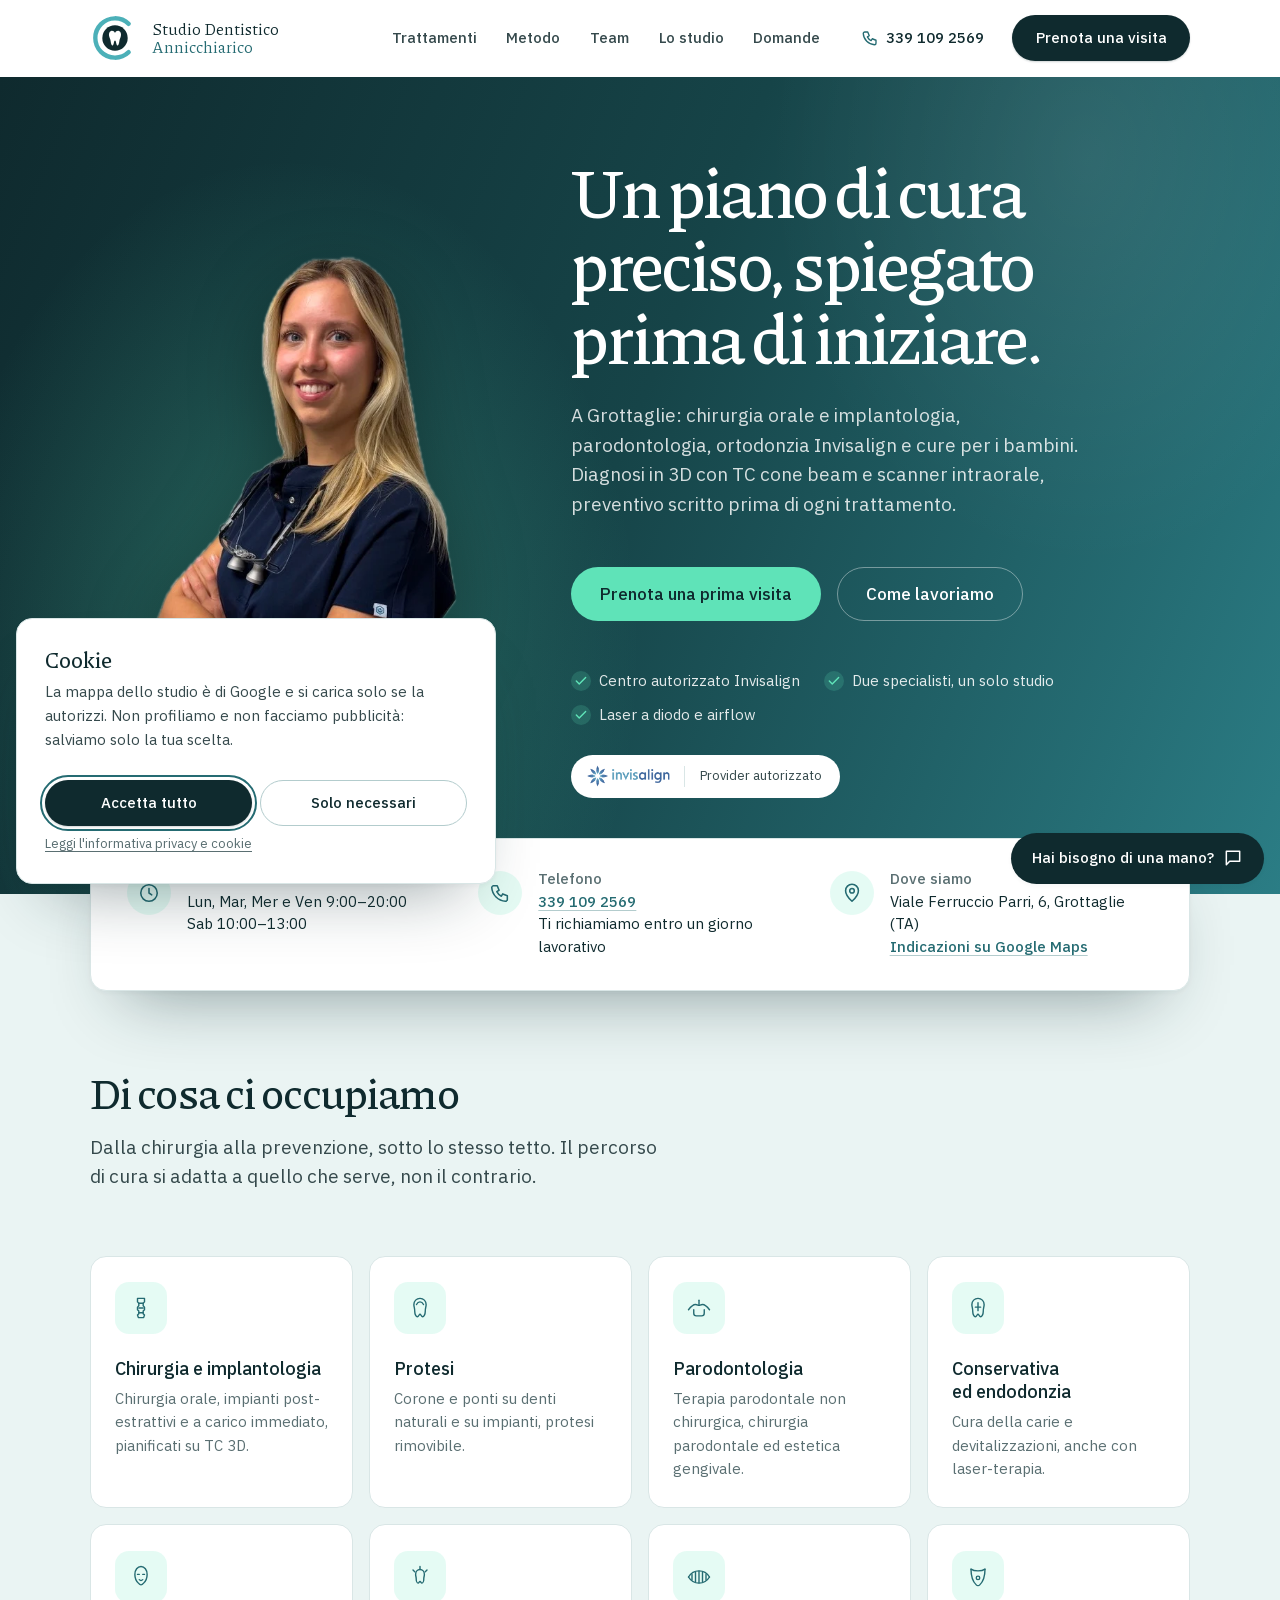
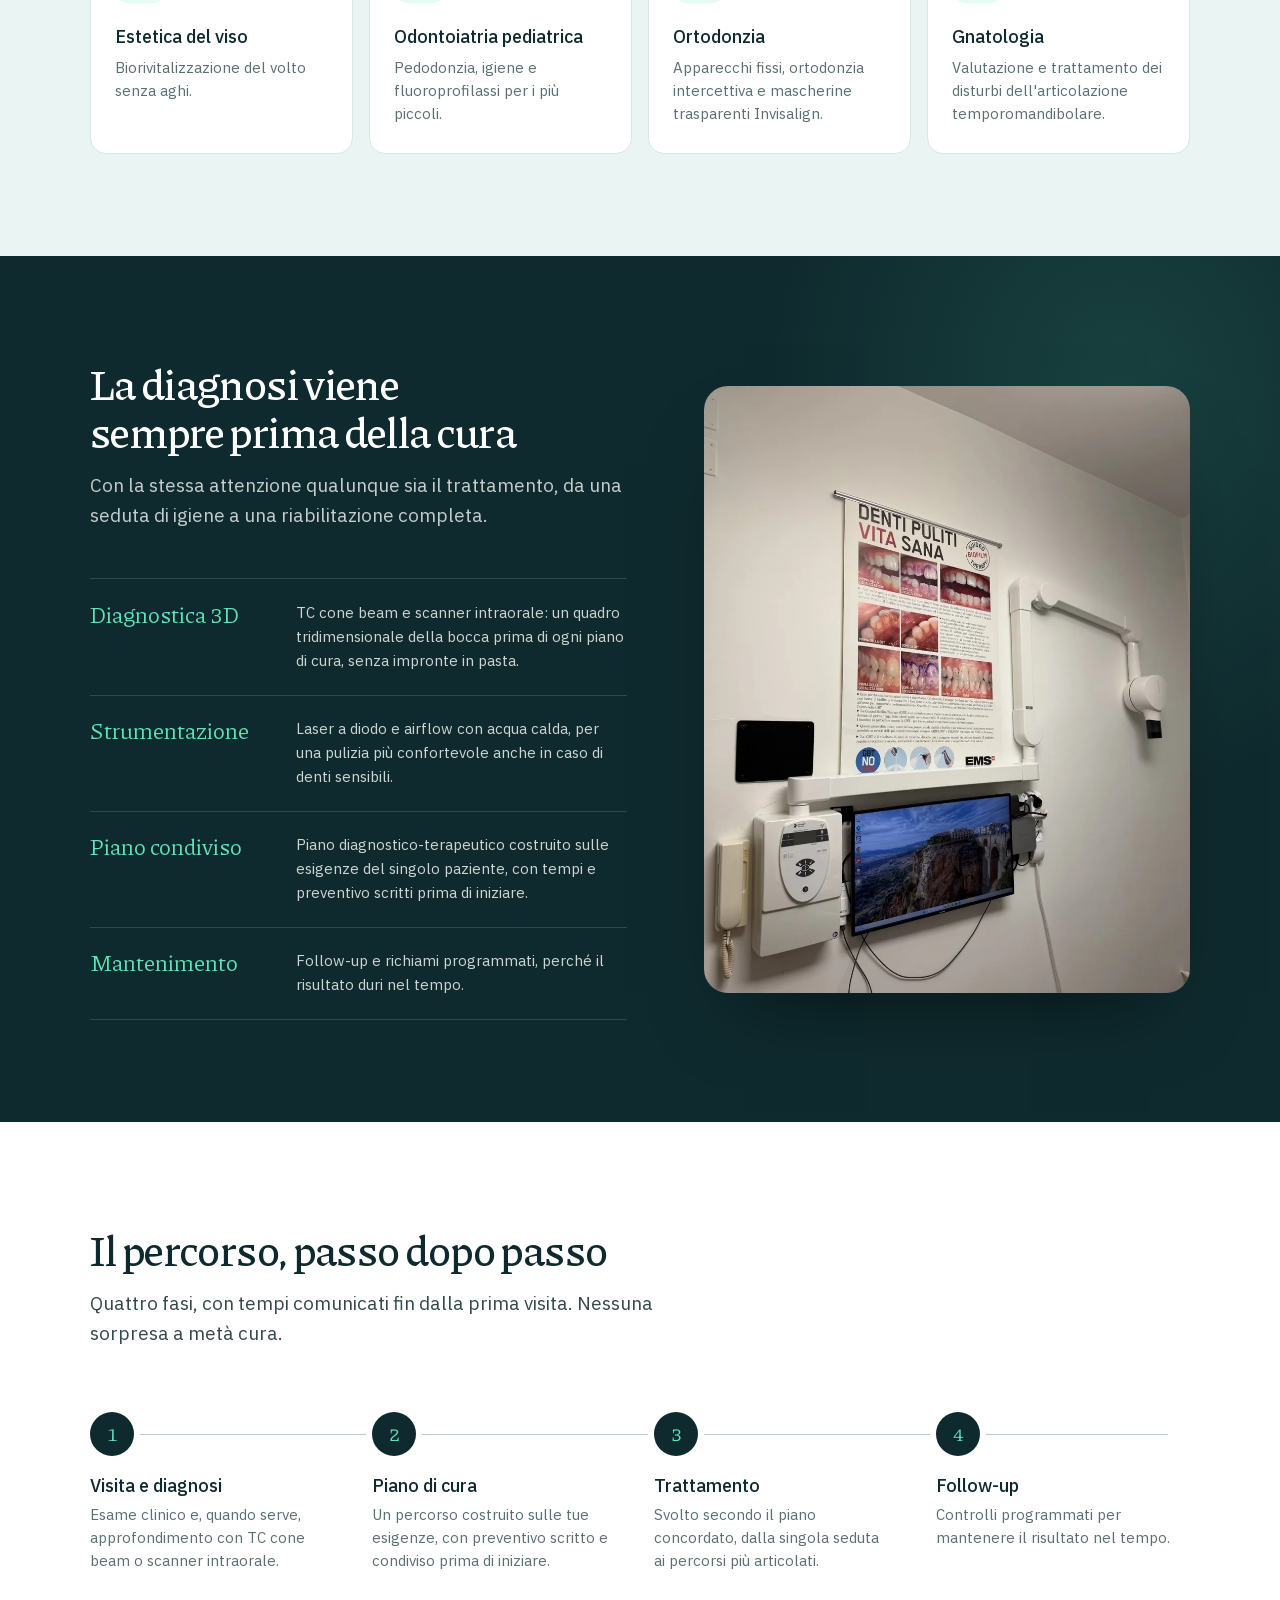
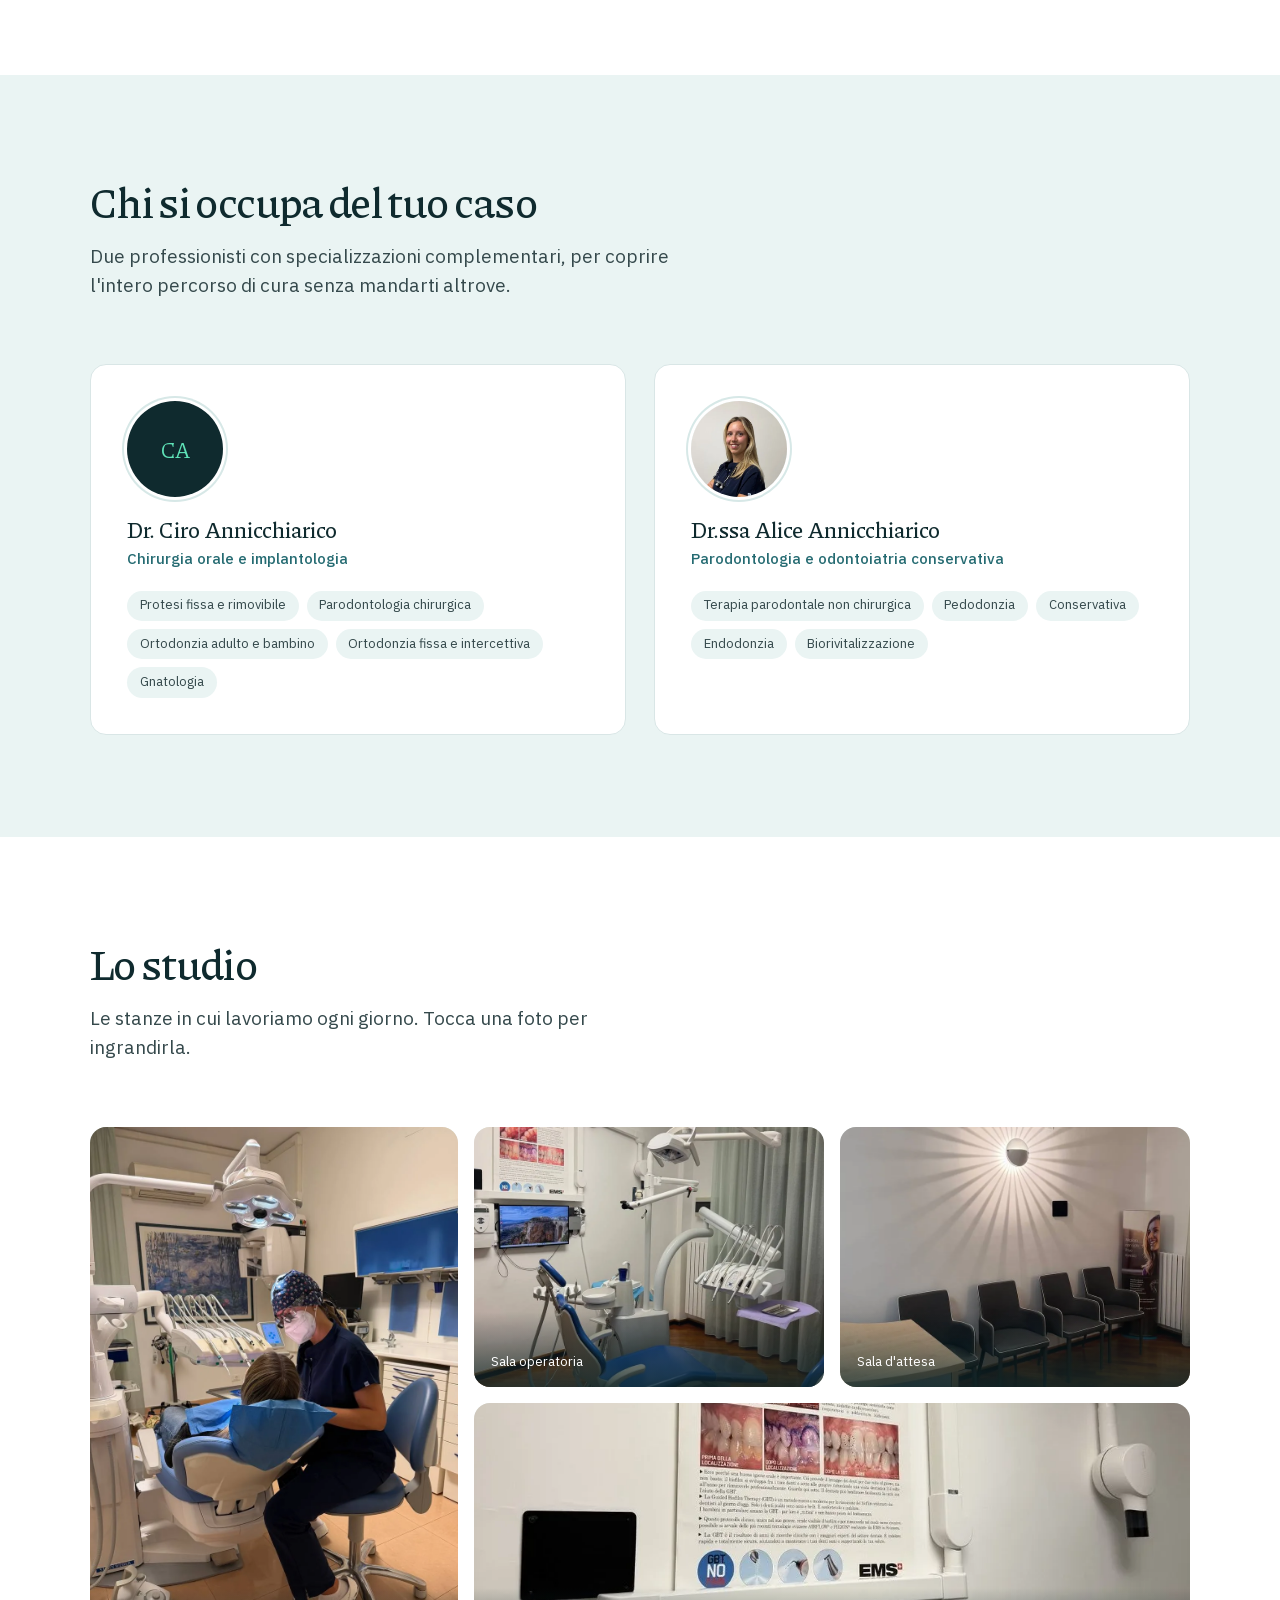
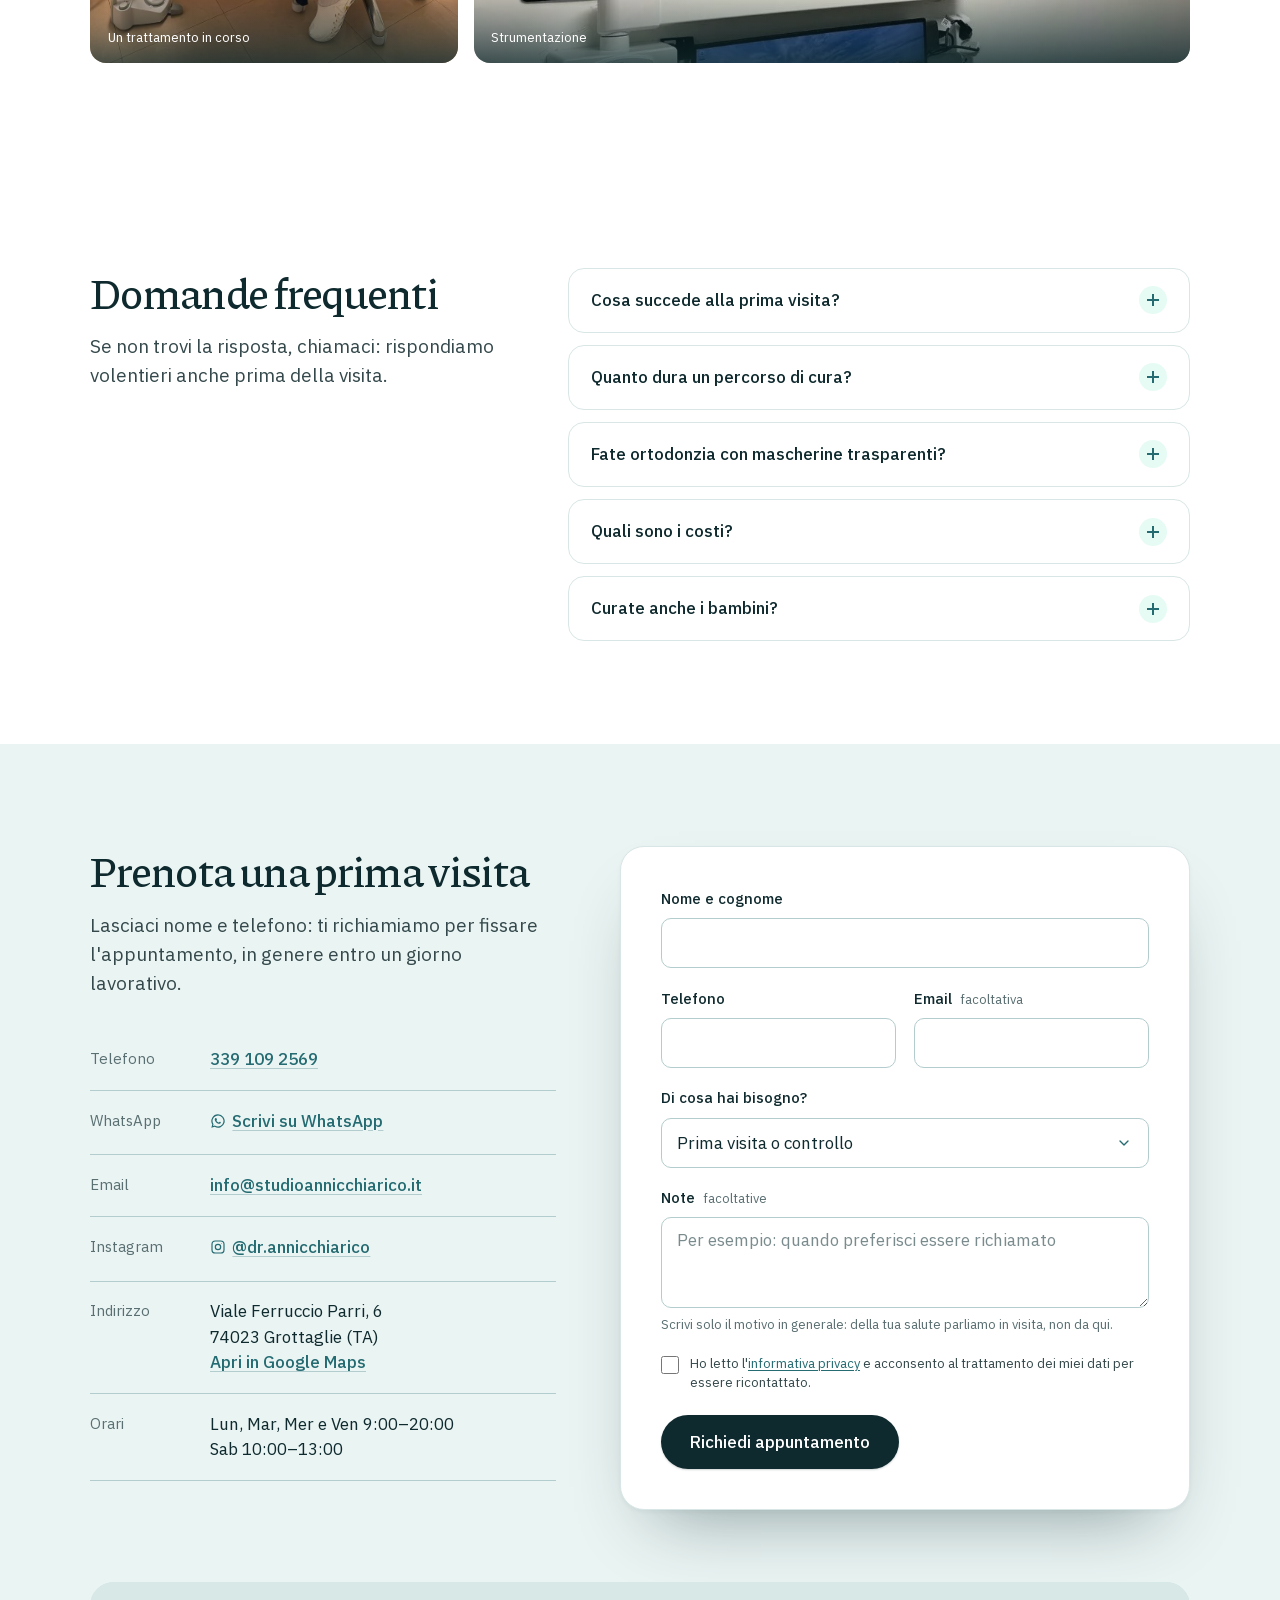
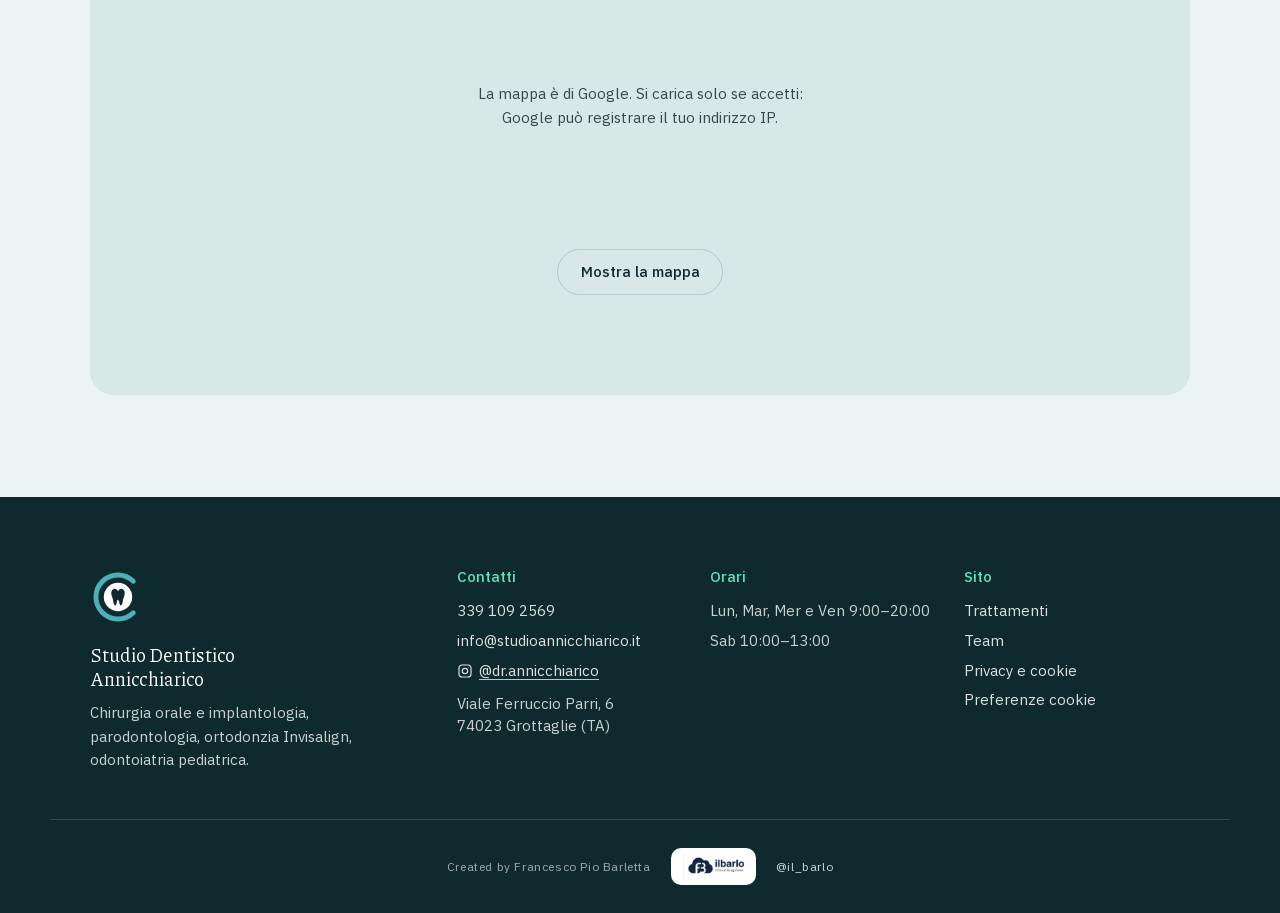
==== index.html @ 6cc04d79 "fix" ====
<!doctype html>
<html lang="it">
<head>
<meta charset="UTF-8">
<meta name="viewport" content="width=device-width, initial-scale=1">
<title>Studio Dentistico Annicchiarico, Grottaglie — Implantologia, parodontologia, Invisalign</title>
<meta name="description" content="Studio Dentistico Annicchiarico a Grottaglie (Taranto): chirurgia orale e implantologia, parodontologia, ortodonzia Invisalign e odontoiatria pediatrica. Diagnosi 3D con TC cone beam e preventivo scritto prima di ogni cura.">
<meta name="theme-color" content="#0f2a2e">
<meta property="og:type" content="website">
<meta property="og:locale" content="it_IT">
<meta property="og:title" content="Studio Dentistico Annicchiarico, Grottaglie">
<meta property="og:description" content="Chirurgia orale e implantologia, parodontologia, ortodonzia Invisalign e odontoiatria pediatrica. Un piano di cura preciso, spiegato prima di iniziare.">
<meta property="og:image" content="img/studio/sala-operatoria.jpg">
<link rel="icon" href="img/logo/favicon.svg" type="image/svg+xml">
<link rel="icon" type="image/png" sizes="32x32" href="img/logo/favicon-32.png">
<link rel="apple-touch-icon" href="img/logo/apple-touch.png">
<!-- caratteri ospitati in locale: nessuna richiesta a Google, quindi
     nessun IP dei visitatori trasferito a terzi -->
<link rel="preload" href="fonts/piazzolla-latin.woff2" as="font" type="font/woff2" crossorigin>
<link rel="preload" href="fonts/ibm-plex-sans-latin.woff2" as="font" type="font/woff2" crossorigin>
<link rel="stylesheet" href="css/fonts.css?v=5">
<link rel="stylesheet" href="css/style.css?v=33">
<script>document.documentElement.classList.add("js");</script>
<script defer src="js/script.js?v=22"></script>
<script defer src="js/cookies.js?v=6"></script>
<script type="application/ld+json">
{
  "@context": "https://schema.org",
  "@type": "Dentist",
  "name": "Studio Dentistico Annicchiarico",
  "alternateName": "Centro Odontoiatrico Implantologico Dr. Annicchiarico",
  "url": "https://studioannicchiarico.it/",
  "telephone": "+393391092569",
  "email": "info@studioannicchiarico.it",
  "image": "https://studioannicchiarico.it/img/studio/sala-operatoria.jpg",
  "address": { "@type": "PostalAddress", "streetAddress": "Viale Ferruccio Parri, 6", "postalCode": "74023", "addressLocality": "Grottaglie", "addressRegion": "TA", "addressCountry": "IT" },
  "hasMap": "https://maps.app.goo.gl/GuXAxXJA2hzsE7ax8",
  "openingHoursSpecification": [
    { "@type": "OpeningHoursSpecification", "dayOfWeek": ["Monday", "Tuesday", "Wednesday", "Friday"], "opens": "09:00", "closes": "20:00" },
    { "@type": "OpeningHoursSpecification", "dayOfWeek": "Saturday", "opens": "10:00", "closes": "13:00" }
  ],
  "medicalSpecialty": ["Dentistry", "Oral surgery", "Periodontics", "Orthodontics", "Pediatric dentistry"]
}
</script>
</head>
<body>

<a class="skip-link" href="#trattamenti">Vai al contenuto</a>

<header class="site-header">
  <div class="wrap header-inner">
    <a class="brand" href="#top" aria-label="Studio Dentistico Annicchiarico, torna in cima">
      <img src="img/logo/marchio.svg" alt="" width="256" height="256">
      <span class="brand-name">
        <span>Studio Dentistico</span>
        <span>Annicchiarico</span>
      </span>
    </a>
    <button class="nav-toggle" type="button" aria-label="Menù" aria-expanded="false" aria-controls="site-menu">
      <span></span><span></span><span></span>
    </button>
    <nav class="main-nav" id="site-menu" aria-label="Sezioni della pagina">
      <div class="nav-list">
        <a href="#trattamenti">Trattamenti</a>
        <a href="#metodo">Metodo</a>
        <a href="#team">Team</a>
        <a href="#studio">Lo studio</a>
        <a href="#domande">Domande</a>
      </div>
      <div class="nav-meta">
        <a class="btn btn-primary nav-cta" href="#contatti">Prenota una visita</a>
        <a class="nav-phone" href="tel:+393391092569">
          <svg viewBox="0 0 24 24" fill="none" stroke="currentColor" stroke-width="1.8" stroke-linecap="round" stroke-linejoin="round" aria-hidden="true"><path d="M5 4h4l2 5-2.5 1.5a11 11 0 0 0 5 5L15 13l5 2v4a2 2 0 0 1-2 2A16 16 0 0 1 3 6a2 2 0 0 1 2-2"/></svg>
          <span>339 109 2569</span>
        </a>
        <p class="nav-hours">Lun, Mar, Mer e Ven 9:00–20:00<br>Sab 10:00–13:00<br>Viale Ferruccio Parri 6, Grottaglie</p>
      </div>
    </nav>
    <a class="header-phone" href="tel:+393391092569">
      <svg width="18" height="18" viewBox="0 0 24 24" fill="none" stroke="currentColor" stroke-width="1.8" stroke-linecap="round" stroke-linejoin="round" aria-hidden="true"><path d="M5 4h4l2 5-2.5 1.5a11 11 0 0 0 5 5L15 13l5 2v4a2 2 0 0 1-2 2A16 16 0 0 1 3 6a2 2 0 0 1 2-2"/></svg>
      <span>339 109 2569</span>
    </a>
    <a class="btn btn-primary header-cta" href="#contatti">Prenota una visita</a>
  </div>
</header>

<main id="top">

  <!-- HERO -->
  <section class="hero">
    <div class="wrap hero-inner">
      <figure class="hero-figure">
        <picture>
          <source type="image/webp" srcset="img/team/dr-alice-cutout.webp">
          <img class="hero-photo" src="img/team/dr-alice-cutout.png" alt="Dr.ssa Alice Annicchiarico" width="461" height="926" fetchpriority="high">
        </picture>
      </figure>

      <div class="hero-text">
        <h1>Un piano di cura preciso, spiegato prima di iniziare.</h1>
        <p class="hero-lede">A Grottaglie: chirurgia orale e implantologia, parodontologia, ortodonzia Invisalign e cure per i bambini. Diagnosi in 3D con TC cone beam e scanner intraorale, preventivo scritto prima di ogni trattamento.</p>
        <div class="hero-actions">
          <a class="btn btn-primary btn-lg" href="#contatti">Prenota una prima visita</a>
          <a class="btn btn-ghost btn-lg" href="#metodo">Come lavoriamo</a>
        </div>
        <ul class="hero-proof">
          <li>
            <svg viewBox="0 0 24 24" aria-hidden="true"><path d="M20 6 9 17l-5-5"/></svg>
            Centro autorizzato Invisalign
          </li>
          <li>
            <svg viewBox="0 0 24 24" aria-hidden="true"><path d="M20 6 9 17l-5-5"/></svg>
            Due specialisti, un solo studio
          </li>
          <li>
            <svg viewBox="0 0 24 24" aria-hidden="true"><path d="M20 6 9 17l-5-5"/></svg>
            Laser a diodo e airflow
          </li>
        </ul>
        <a class="hero-badge" href="https://www.invisalign.it/" target="_blank" rel="noopener">
          <img src="img/invisalign-logo.png" alt="Invisalign" width="594" height="157">
          <span>Provider autorizzato</span>
        </a>
      </div>
    </div>
  </section>

  <!-- scheda pratica: cavalca il bordo tra hero e trattamenti -->
  <div class="info-strip">
    <div class="wrap">
      <div class="info-card" data-reveal>
        <div class="info-item">
          <svg viewBox="0 0 24 24" aria-hidden="true"><circle cx="12" cy="12" r="9"/><path d="M12 7v5l3 2"/></svg>
          <div>
            <h2>Orari</h2>
            <p>Lun, Mar, Mer e Ven 9:00–20:00<br>Sab 10:00–13:00</p>
          </div>
        </div>
        <div class="info-item">
          <svg viewBox="0 0 24 24" aria-hidden="true"><path d="M5 4h4l2 5-2.5 1.5a11 11 0 0 0 5 5L15 13l5 2v4a2 2 0 0 1-2 2A16 16 0 0 1 3 6a2 2 0 0 1 2-2"/></svg>
          <div>
            <h2>Telefono</h2>
            <p><a href="tel:+393391092569">339 109 2569</a><br>Ti richiamiamo entro un giorno lavorativo</p>
          </div>
        </div>
        <div class="info-item">
          <svg viewBox="0 0 24 24" aria-hidden="true"><path d="M12 21s-7-6.2-7-11.5a7 7 0 0 1 14 0C19 14.8 12 21 12 21z"/><circle cx="12" cy="9.5" r="2.5"/></svg>
          <div>
            <h2>Dove siamo</h2>
            <p>Viale Ferruccio Parri, 6, Grottaglie (TA)<br><a href="https://maps.app.goo.gl/GuXAxXJA2hzsE7ax8" target="_blank" rel="noopener">Indicazioni su Google Maps</a></p>
          </div>
        </div>
      </div>
    </div>
  </div>

  <!-- TRATTAMENTI -->
  <section class="section section-tint" id="trattamenti">
    <div class="wrap">
      <div class="section-head" data-reveal>
        <h2>Di cosa ci occupiamo</h2>
        <p>Dalla chirurgia alla prevenzione, sotto lo stesso tetto. Il percorso di cura si adatta a quello che serve, non il contrario.</p>
      </div>
      <ul class="treatment-grid" data-reveal-group>
        <li class="treatment-card">
          <span class="treatment-icon" aria-hidden="true">
            <svg viewBox="0 0 32 32"><path d="M12 5h8v4l-1.5 1.5v3L20 15v3l-1.5 1.5v3L20 24l-1 3h-6l-1-3 1.5-1.5v-3L12 18v-3l1.5-1.5v-3L12 9z"/><path d="M13.5 10.5h5M13.5 16h5M13.5 21.5h5"/></svg>
          </span>
          <h3>Chirurgia e implantologia</h3>
          <p>Chirurgia orale, impianti post-estrattivi e a carico immediato, pianificati su TC 3D.</p>
        </li>
        <li class="treatment-card">
          <span class="treatment-icon" aria-hidden="true">
            <svg viewBox="0 0 32 32"><path d="M9 12c0-4 3-7 7-7s7 3 7 7c0 3-1 4-1 8 0 3-1.5 6-3 6s-2-3-3-3-1.5 3-3 3-3-3-3-6c0-4-1-5-1-8z"/><path d="M12 12c1-2 2.5-3 4-3s3 1 4 3"/></svg>
          </span>
          <h3>Protesi</h3>
          <p>Corone e ponti su denti naturali e su impianti, protesi rimovibile.</p>
        </li>
        <li class="treatment-card">
          <span class="treatment-icon" aria-hidden="true">
            <svg viewBox="0 0 32 32"><path d="M4 18c3-4 6-6 8-6s3 1 4 1 2-1 4-1 5 2 8 6"/><path d="M10 18v4c0 2 1.5 3 3 3h6c1.5 0 3-1 3-3v-4"/><path d="M16 13v-6"/></svg>
          </span>
          <h3>Parodontologia</h3>
          <p>Terapia parodontale non chirurgica, chirurgia parodontale ed estetica gengivale.</p>
        </li>
        <li class="treatment-card">
          <span class="treatment-icon" aria-hidden="true">
            <svg viewBox="0 0 32 32"><path d="M9 12c0-4 3-7 7-7s7 3 7 7c0 3-1 4-1 8 0 3-1.5 6-3 6s-2-3-3-3-1.5 3-3 3-3-3-3-6c0-4-1-5-1-8z"/><path d="M16 10v9"/><path d="M13 15h6"/></svg>
          </span>
          <h3>Conservativa ed endodonzia</h3>
          <p>Cura della carie e devitalizzazioni, anche con laser-terapia.</p>
        </li>
        <li class="treatment-card">
          <span class="treatment-icon" aria-hidden="true">
            <svg viewBox="0 0 32 32"><path d="M16 4c4 0 7 4 7 9 0 4-2 8-4 10-1 1.2-2 2-3 2s-2-.8-3-2c-2-2-4-6-4-10 0-5 3-9 7-9z"/><path d="M12 13h2M18 13h2M14 19c.7.7 1.3 1 2 1s1.3-.3 2-1"/></svg>
          </span>
          <h3>Estetica del viso</h3>
          <p>Biorivitalizzazione del volto senza aghi.</p>
        </li>
        <li class="treatment-card">
          <span class="treatment-icon" aria-hidden="true">
            <svg viewBox="0 0 32 32"><path d="M11 13c0-3 2-5.5 5-5.5s5 2.5 5 5.5c0 2-.7 3-.7 5.5 0 2-1 4.5-2.1 4.5s-1.4-2-2.2-2-1.1 2-2.2 2-2.1-2.5-2.1-4.5c0-2.5-.7-3.5-.7-5.5z"/><path d="M16 4v3M8 8l2 2M24 8l-2 2"/></svg>
          </span>
          <h3>Odontoiatria pediatrica</h3>
          <p>Pedodonzia, igiene e fluoroprofilassi per i più piccoli.</p>
        </li>
        <li class="treatment-card">
          <span class="treatment-icon" aria-hidden="true">
            <svg viewBox="0 0 32 32"><path d="M4 16c3-5 7-7 12-7s9 2 12 7"/><path d="M4 16c3 5 7 7 12 7s9-2 12-7"/><path d="M8 13v6M12 10.5v11M16 9.5v13M20 10.5v11M24 13v6"/></svg>
          </span>
          <h3>Ortodonzia</h3>
          <p>Apparecchi fissi, ortodonzia intercettiva e mascherine trasparenti Invisalign.</p>
        </li>
        <li class="treatment-card">
          <span class="treatment-icon" aria-hidden="true">
            <svg viewBox="0 0 32 32"><path d="M8 7c0 8 2 14 6 18 1 1 3 1 4 0 4-4 6-10 6-18"/><path d="M8 7c2 1.5 6 2 8 2s6-.5 8-2"/><circle cx="16" cy="17" r="2"/></svg>
          </span>
          <h3>Gnatologia</h3>
          <p>Valutazione e trattamento dei disturbi dell'articolazione temporomandibolare.</p>
        </li>
      </ul>
    </div>
  </section>

  <!-- METODO -->
  <section class="section section-dark" id="metodo">
    <div class="wrap method-inner">
      <div class="method-text">
        <div class="section-head section-head-light" data-reveal>
          <h2>La diagnosi viene sempre prima della cura</h2>
          <p>Con la stessa attenzione qualunque sia il trattamento, da una seduta di igiene a una riabilitazione completa.</p>
        </div>
        <dl class="method-list" data-reveal-group>
          <div>
            <dt>Diagnostica 3D</dt>
            <dd>TC cone beam e scanner intraorale: un quadro tridimensionale della bocca prima di ogni piano di cura, senza impronte in pasta.</dd>
          </div>
          <div>
            <dt>Strumentazione</dt>
            <dd>Laser a diodo e airflow con acqua calda, per una pulizia più confortevole anche in caso di denti sensibili.</dd>
          </div>
          <div>
            <dt>Piano condiviso</dt>
            <dd>Piano diagnostico-terapeutico costruito sulle esigenze del singolo paziente, con tempi e preventivo scritti prima di iniziare.</dd>
          </div>
          <div>
            <dt>Mantenimento</dt>
            <dd>Follow-up e richiami programmati, perché il risultato duri nel tempo.</dd>
          </div>
        </dl>
      </div>
      <figure class="method-figure" data-reveal>
        <picture>
          <source type="image/webp" srcset="img/studio/tecnologia-vert.webp">
          <img src="img/studio/originali/tecnologia.jpg" alt="Radiografico endorale e monitor in sala operatoria" width="960" height="1280" loading="lazy">
        </picture>
      </figure>
    </div>
  </section>

  <!-- PERCORSO -->
  <section class="section" id="percorso">
    <div class="wrap">
      <div class="section-head" data-reveal>
        <h2>Il percorso, passo dopo passo</h2>
        <p>Quattro fasi, con tempi comunicati fin dalla prima visita. Nessuna sorpresa a metà cura.</p>
      </div>
      <ol class="path-list" data-reveal-group>
        <li>
          <span class="path-number" aria-hidden="true">1</span>
          <h3>Visita e diagnosi</h3>
          <p>Esame clinico e, quando serve, approfondimento con TC cone beam o scanner intraorale.</p>
        </li>
        <li>
          <span class="path-number" aria-hidden="true">2</span>
          <h3>Piano di cura</h3>
          <p>Un percorso costruito sulle tue esigenze, con preventivo scritto e condiviso prima di iniziare.</p>
        </li>
        <li>
          <span class="path-number" aria-hidden="true">3</span>
          <h3>Trattamento</h3>
          <p>Svolto secondo il piano concordato, dalla singola seduta ai percorsi più articolati.</p>
        </li>
        <li>
          <span class="path-number" aria-hidden="true">4</span>
          <h3>Follow-up</h3>
          <p>Controlli programmati per mantenere il risultato nel tempo.</p>
        </li>
      </ol>
    </div>
  </section>

  <!-- TEAM -->
  <section class="section section-tint" id="team">
    <div class="wrap">
      <div class="section-head" data-reveal>
        <h2>Chi si occupa del tuo caso</h2>
        <p>Due professionisti con specializzazioni complementari, per coprire l'intero percorso di cura senza mandarti altrove.</p>
      </div>
      <ul class="team-grid" data-reveal-group>
        <li class="team-card">
          <span class="team-initials" aria-hidden="true">CA</span>
          <h3>Dr. Ciro Annicchiarico</h3>
          <p class="team-role">Chirurgia orale e implantologia</p>
          <ul class="chip-list">
            <li>Protesi fissa e rimovibile</li>
            <li>Parodontologia chirurgica</li>
            <li>Ortodonzia adulto e bambino</li>
            <li>Ortodonzia fissa e intercettiva</li>
            <li>Gnatologia</li>
          </ul>
        </li>
        <li class="team-card">
          <picture class="team-photo">
            <source type="image/webp" srcset="img/team/dr-alice.webp">
            <img src="img/team/dr-alice.jpg" alt="Dr.ssa Alice Annicchiarico" width="360" height="360" loading="lazy">
          </picture>
          <h3>Dr.ssa Alice Annicchiarico</h3>
          <p class="team-role">Parodontologia e odontoiatria conservativa</p>
          <ul class="chip-list">
            <li>Terapia parodontale non chirurgica</li>
            <li>Pedodonzia</li>
            <li>Conservativa</li>
            <li>Endodonzia</li>
            <li>Biorivitalizzazione</li>
          </ul>
        </li>
      </ul>
    </div>
  </section>

  <!-- LO STUDIO -->
  <section class="section" id="studio">
    <div class="wrap">
      <div class="section-head" data-reveal>
        <h2>Lo studio</h2>
        <p>Le stanze in cui lavoriamo ogni giorno. Tocca una foto per ingrandirla.</p>
      </div>
      <ul class="gallery" data-reveal-group>
        <li class="gallery-main">
          <button type="button" class="gallery-open" data-full="img/studio/originali/in-cura.jpg" data-caption="Un trattamento in corso">
            <picture>
              <source type="image/webp" srcset="img/studio/in-cura-vert.webp">
              <img src="img/studio/originali/in-cura.jpg" alt="Un trattamento in corso in studio" loading="lazy" width="960" height="1280">
            </picture>
            <span>Un trattamento in corso</span>
          </button>
        </li>
        <li>
          <button type="button" class="gallery-open" data-full="img/studio/originali/sala-operatoria.jpg" data-caption="Sala operatoria">
            <picture>
              <source type="image/webp" srcset="img/studio/sala-operatoria.webp">
              <img src="img/studio/sala-operatoria.jpg" alt="Sala operatoria dello studio" loading="lazy" width="960" height="640">
            </picture>
            <span>Sala operatoria</span>
          </button>
        </li>
        <li>
          <button type="button" class="gallery-open" data-full="img/studio/originali/sala-attesa.jpg" data-caption="Sala d'attesa">
            <picture>
              <source type="image/webp" srcset="img/studio/sala-attesa.webp">
              <img src="img/studio/sala-attesa.jpg" alt="Sala d'attesa dello studio" loading="lazy" width="960" height="640">
            </picture>
            <span>Sala d'attesa</span>
          </button>
        </li>
        <li class="gallery-wide">
          <button type="button" class="gallery-open" data-full="img/studio/originali/tecnologia.jpg" data-caption="Strumentazione">
            <picture>
              <source type="image/webp" srcset="img/studio/tecnologia.webp">
              <img src="img/studio/tecnologia.jpg" alt="Strumentazione e materiali informativi in studio" loading="lazy" width="960" height="640">
            </picture>
            <span>Strumentazione</span>
          </button>
        </li>
      </ul>
    </div>
  </section>


  <!-- FAQ -->
  <section class="section" id="domande">
    <div class="wrap faq-inner">
      <div class="section-head" data-reveal>
        <h2>Domande frequenti</h2>
        <p>Se non trovi la risposta, chiamaci: rispondiamo volentieri anche prima della visita.</p>
      </div>
      <div class="faq-list" data-reveal-group>
        <details>
          <summary>Cosa succede alla prima visita?</summary>
          <p>Un esame clinico completo e, quando serve, un approfondimento diagnostico con TC cone beam o scanner intraorale. Da lì costruiamo insieme il piano di cura più adatto.</p>
        </details>
        <details>
          <summary>Quanto dura un percorso di cura?</summary>
          <p>Dipende dal trattamento: i tempi di ogni fase te li indichiamo con chiarezza già dalla prima visita.</p>
        </details>
        <details>
          <summary>Fate ortodonzia con mascherine trasparenti?</summary>
          <p>Sì, siamo centro autorizzato Invisalign, oltre all'ortodonzia fissa e intercettiva per bambini e adulti.</p>
        </details>
        <details>
          <summary>Quali sono i costi?</summary>
          <p>Dipendono dal piano di cura concordato in visita: ricevi sempre un preventivo scritto e chiaro prima di iniziare.</p>
        </details>
        <details>
          <summary>Curate anche i bambini?</summary>
          <p>Sì. Ci occupiamo di pedodonzia, igiene, fluoroprofilassi e ortodonzia intercettiva, con tempi e modi adatti ai più piccoli.</p>
        </details>
      </div>
    </div>
  </section>

  <!-- CONTATTI -->
  <section class="section section-tint" id="contatti">
    <div class="wrap">
      <div class="contact-grid">
        <div class="contact-side">
          <div class="section-head" data-reveal>
            <h2>Prenota una prima visita</h2>
            <p>Lasciaci nome e telefono: ti richiamiamo per fissare l'appuntamento, in genere entro un giorno lavorativo.</p>
          </div>
          <dl class="contact-details" data-reveal>
            <div>
              <dt>Telefono</dt>
              <dd><a href="tel:+393391092569">339 109 2569</a></dd>
            </div>
            <div>
              <dt>WhatsApp</dt>
              <dd><a class="icon-link" href="https://wa.me/393391092569?text=Ciao%2C%20vorrei%20prenotare%20una%20visita" target="_blank" rel="noopener">
                <svg viewBox="0 0 24 24" aria-hidden="true"><path d="M12 2a10 10 0 0 0-8.6 15.1L2 22l5.1-1.3A10 10 0 1 0 12 2Zm0 18.2a8.1 8.1 0 0 1-4.2-1.2l-.3-.2-3 .8.8-2.9-.2-.3A8.2 8.2 0 1 1 12 20.2Zm4.5-6.1c-.2-.1-1.5-.7-1.7-.8-.2-.1-.4-.1-.6.1-.2.2-.7.8-.8.9-.1.2-.3.2-.5.1-.2-.1-1-.4-1.9-1.2-.7-.6-1.2-1.4-1.3-1.6-.1-.2 0-.4.1-.5.1-.1.2-.3.4-.4.1-.1.2-.2.2-.4.1-.2 0-.3 0-.4-.1-.1-.6-1.4-.8-1.9-.2-.5-.4-.4-.6-.4h-.5c-.2 0-.4.1-.6.3-.2.2-.8.8-.8 1.9s.8 2.2.9 2.4c.1.2 1.6 2.4 3.8 3.4.5.2 1 .4 1.3.5.5.2 1 .1 1.4.1.4-.1 1.3-.5 1.5-1.1.2-.5.2-1 .1-1.1-.1-.1-.2-.2-.4-.3Z" fill="currentColor"/></svg>
                <span>Scrivi su WhatsApp</span>
              </a></dd>
            </div>
            <div>
              <dt>Email</dt>
              <dd><a href="mailto:info@studioannicchiarico.it">info@studioannicchiarico.it</a></dd>
            </div>
            <div>
              <dt>Instagram</dt>
              <dd><a class="icon-link" href="https://www.instagram.com/dr.annicchiarico" target="_blank" rel="noopener">
                <svg viewBox="0 0 24 24" fill="none" stroke="currentColor" stroke-width="1.8" stroke-linecap="round" stroke-linejoin="round" aria-hidden="true"><rect x="3" y="3" width="18" height="18" rx="5"/><circle cx="12" cy="12" r="4"/><circle cx="17.3" cy="6.7" r="0.6" fill="currentColor" stroke="none"/></svg>
                <span>@dr.annicchiarico</span>
              </a></dd>
            </div>
            <div>
              <dt>Indirizzo</dt>
              <dd>Viale Ferruccio Parri, 6<br>74023 Grottaglie (TA)<br><a href="https://maps.app.goo.gl/GuXAxXJA2hzsE7ax8" target="_blank" rel="noopener">Apri in Google Maps</a></dd>
            </div>
            <div>
              <dt>Orari</dt>
              <dd>Lun, Mar, Mer e Ven 9:00–20:00<br>Sab 10:00–13:00</dd>
            </div>
          </dl>
        </div>

        <!-- Netlify Forms: il nome del modulo e il campo form-name devono
             coincidere, altrimenti gli invii non vengono registrati -->
        <form class="contact-form" data-reveal name="prenotazioni" method="POST"
              data-netlify="true" netlify-honeypot="bot-field" action="/grazie.html" novalidate>
          <input type="hidden" name="form-name" value="prenotazioni">
          <p class="honeypot" aria-hidden="true">
            <label>Lascia vuoto questo campo
              <input name="bot-field" tabindex="-1" autocomplete="off">
            </label>
          </p>

          <div class="field">
            <label for="nome">Nome e cognome</label>
            <input type="text" id="nome" name="nome" autocomplete="name" required>
            <p class="field-error" id="nome-error">Scrivi il tuo nome, così sappiamo chi richiamare.</p>
          </div>

          <div class="field-row">
            <div class="field">
              <label for="telefono">Telefono</label>
              <input type="tel" id="telefono" name="telefono" autocomplete="tel" inputmode="tel" required>
              <p class="field-error" id="telefono-error">Serve un numero di telefono per richiamarti.</p>
            </div>
            <div class="field">
              <label for="email">Email <small>facoltativa</small></label>
              <input type="email" id="email" name="email" autocomplete="email" inputmode="email">
              <p class="field-error" id="email-error">L'indirizzo email non sembra corretto.</p>
            </div>
          </div>

          <div class="field">
            <label for="motivo">Di cosa hai bisogno?</label>
            <select id="motivo" name="motivo">
              <option value="Prima visita">Prima visita o controllo</option>
              <option value="Igiene">Igiene e prevenzione</option>
              <option value="Implantologia">Impianti o chirurgia</option>
              <option value="Ortodonzia">Ortodonzia o Invisalign</option>
              <option value="Bambini">Visita per un bambino</option>
              <option value="Altro">Altro</option>
            </select>
          </div>

          <div class="field">
            <label for="messaggio">Note <small>facoltative</small></label>
            <textarea id="messaggio" name="messaggio" rows="3" placeholder="Per esempio: quando preferisci essere richiamato"></textarea>
            <p class="form-note">Scrivi solo il motivo in generale: della tua salute parliamo in visita, non da qui.</p>
          </div>

          <div class="field">
            <label class="privacy-check">
              <input type="checkbox" name="consenso-privacy" value="sì" required>
              <span>Ho letto l'<a href="privacy.html">informativa privacy</a> e acconsento al trattamento dei miei dati per essere ricontattato.</span>
            </label>
            <p class="field-error" id="consenso-error">Per inviare la richiesta serve il consenso al trattamento dei dati.</p>
          </div>

          <button type="submit" class="btn btn-primary btn-lg">Richiedi appuntamento</button>
        </form>
      </div>

      <div class="map-frame">
        <iframe
          data-consent-src="https://maps.google.com/maps?q=Centro+odontoiatrico+Implantologico+Dr.+Annicchiarico%2C+Viale+Ferruccio+Parri%2C+6%2C+74023+Grottaglie+TA&amp;z=17&amp;hl=it&amp;output=embed"
          title="Mappa dello Studio Dentistico Annicchiarico, Viale Ferruccio Parri 6, Grottaglie"
          loading="lazy"
          referrerpolicy="strict-origin-when-cross-origin"
          allowfullscreen></iframe>
        <div class="consent-block">
          <p>La mappa è di Google. Si carica solo se accetti: Google può registrare il tuo indirizzo IP.</p>
          <button type="button" class="btn btn-ghost">Mostra la mappa</button>
        </div>
      </div>
    </div>
  </section>

</main>

<footer class="site-footer">
  <div class="wrap footer-grid">
    <div class="footer-brand">
      <img src="img/logo/marchio-negativo.svg" alt="" width="256" height="256" class="footer-mark">
      <p class="footer-name">Studio Dentistico<br>Annicchiarico</p>
      <p class="footer-tag">Chirurgia orale e implantologia, parodontologia, ortodonzia Invisalign, odontoiatria pediatrica.</p>
    </div>
    <div class="footer-col">
      <h2>Contatti</h2>
      <p><a href="tel:+393391092569">339 109 2569</a></p>
      <p><a href="mailto:info@studioannicchiarico.it">info@studioannicchiarico.it</a></p>
      <p><a class="icon-link" href="https://www.instagram.com/dr.annicchiarico" target="_blank" rel="noopener">
        <svg viewBox="0 0 24 24" fill="none" stroke="currentColor" stroke-width="1.8" stroke-linecap="round" stroke-linejoin="round" aria-hidden="true"><rect x="3" y="3" width="18" height="18" rx="5"/><circle cx="12" cy="12" r="4"/><circle cx="17.3" cy="6.7" r="0.6" fill="currentColor" stroke="none"/></svg>
        <span>@dr.annicchiarico</span>
      </a></p>
      <p>Viale Ferruccio Parri, 6<br>74023 Grottaglie (TA)</p>
    </div>
    <div class="footer-col">
      <h2>Orari</h2>
      <p>Lun, Mar, Mer e Ven 9:00–20:00</p>
      <p>Sab 10:00–13:00</p>
    </div>
    <div class="footer-col">
      <h2>Sito</h2>
      <p><a href="#trattamenti">Trattamenti</a></p>
      <p><a href="#team">Team</a></p>
      <p><a href="privacy.html">Privacy e cookie</a></p>
      <p><button type="button" class="cookie-prefs">Preferenze cookie</button></p>
    </div>
  </div>
  <div class="wrap credit">
    <span>Created by Francesco Pio Barletta</span>
    <a class="credit-brand" href="https://ilbarlo.cloud" target="_blank" rel="noopener">
      <img src="img/ilbarlo.png" alt="ilbarlo">
    </a>
    <a href="https://www.instagram.com/il_barlo/" target="_blank" rel="noopener">@il_barlo</a>
  </div>
</footer>

<!-- barra fissa su mobile: le due azioni che contano per chi cerca un dentista -->
<div class="mobile-bar" aria-label="Contatti rapidi">
  <a class="btn btn-ghost" href="tel:+393391092569">Chiama</a>
  <a class="btn btn-whatsapp" href="https://wa.me/393391092569?text=Ciao%2C%20vorrei%20prenotare%20una%20visita" target="_blank" rel="noopener">
    <svg viewBox="0 0 24 24" aria-hidden="true"><path d="M12 2a10 10 0 0 0-8.6 15.1L2 22l5.1-1.3A10 10 0 1 0 12 2Zm0 18.2a8.1 8.1 0 0 1-4.2-1.2l-.3-.2-3 .8.8-2.9-.2-.3A8.2 8.2 0 1 1 12 20.2Zm4.5-6.1c-.2-.1-1.5-.7-1.7-.8-.2-.1-.4-.1-.6.1-.2.2-.7.8-.8.9-.1.2-.3.2-.5.1-.2-.1-1-.4-1.9-1.2-.7-.6-1.2-1.4-1.3-1.6-.1-.2 0-.4.1-.5.1-.1.2-.3.4-.4.1-.1.2-.2.2-.4.1-.2 0-.3 0-.4-.1-.1-.6-1.4-.8-1.9-.2-.5-.4-.4-.6-.4h-.5c-.2 0-.4.1-.6.3-.2.2-.8.8-.8 1.9s.8 2.2.9 2.4c.1.2 1.6 2.4 3.8 3.4.5.2 1 .4 1.3.5.5.2 1 .1 1.4.1.4-.1 1.3-.5 1.5-1.1.2-.5.2-1 .1-1.1-.1-.1-.2-.2-.4-.3Z" fill="currentColor"/></svg>
    <span>WhatsApp</span>
  </a>
  <a class="btn btn-primary" href="#contatti">Prenota</a>
</div>

<!-- pulsante flottante di contatto rapido — prima versione, da valutare -->
<div class="help-fab" id="help-fab">
  <div class="help-menu" id="help-menu" hidden>
    <a href="https://wa.me/393391092569?text=Ciao%2C%20vorrei%20un%27informazione" target="_blank" rel="noopener">
      <svg viewBox="0 0 24 24" aria-hidden="true"><path d="M12 2a10 10 0 0 0-8.6 15.1L2 22l5.1-1.3A10 10 0 1 0 12 2Zm0 18.2a8.1 8.1 0 0 1-4.2-1.2l-.3-.2-3 .8.8-2.9-.2-.3A8.2 8.2 0 1 1 12 20.2Zm4.5-6.1c-.2-.1-1.5-.7-1.7-.8-.2-.1-.4-.1-.6.1-.2.2-.7.8-.8.9-.1.2-.3.2-.5.1-.2-.1-1-.4-1.9-1.2-.7-.6-1.2-1.4-1.3-1.6-.1-.2 0-.4.1-.5.1-.1.2-.3.4-.4.1-.1.2-.2.2-.4.1-.2 0-.3 0-.4-.1-.1-.6-1.4-.8-1.9-.2-.5-.4-.4-.6-.4h-.5c-.2 0-.4.1-.6.3-.2.2-.8.8-.8 1.9s.8 2.2.9 2.4c.1.2 1.6 2.4 3.8 3.4.5.2 1 .4 1.3.5.5.2 1 .1 1.4.1.4-.1 1.3-.5 1.5-1.1.2-.5.2-1 .1-1.1-.1-.1-.2-.2-.4-.3Z" fill="currentColor"/></svg>
      <span>WhatsApp</span>
    </a>
    <a href="mailto:info@studioannicchiarico.it">
      <svg viewBox="0 0 24 24" fill="none" stroke="currentColor" stroke-width="1.8" stroke-linecap="round" stroke-linejoin="round" aria-hidden="true"><rect x="3" y="5" width="18" height="14" rx="2"/><path d="m4 7 8 6 8-6"/></svg>
      <span>Email</span>
    </a>
    <a href="https://www.instagram.com/dr.annicchiarico" target="_blank" rel="noopener">
      <svg viewBox="0 0 24 24" fill="none" stroke="currentColor" stroke-width="1.8" stroke-linecap="round" stroke-linejoin="round" aria-hidden="true"><rect x="3" y="3" width="18" height="18" rx="5"/><circle cx="12" cy="12" r="4"/><circle cx="17.3" cy="6.7" r="0.6" fill="currentColor" stroke="none"/></svg>
      <span>Instagram</span>
    </a>
  </div>
  <button type="button" class="help-toggle" aria-haspopup="true" aria-expanded="false" aria-controls="help-menu">
    <span>Hai bisogno di una mano?</span>
    <svg class="help-icon-chat" viewBox="0 0 24 24" fill="none" stroke="currentColor" stroke-width="1.8" stroke-linejoin="round" aria-hidden="true"><path d="M4 4h16v12H8l-4 4V4Z"/></svg>
    <svg class="help-icon-close" viewBox="0 0 24 24" fill="none" stroke="currentColor" stroke-width="2" stroke-linecap="round" aria-hidden="true"><path d="M6 6l12 12M18 6 6 18"/></svg>
  </button>
</div>

<!-- lightbox della galleria -->
<dialog class="lightbox" aria-label="Foto ingrandita">
  <button type="button" class="lightbox-close" aria-label="Chiudi">
    <svg width="22" height="22" viewBox="0 0 24 24" fill="none" stroke="currentColor" stroke-width="2" stroke-linecap="round" aria-hidden="true"><path d="M6 6l12 12M18 6 6 18"/></svg>
  </button>
  <figure>
    <img src="" alt="">
    <figcaption></figcaption>
  </figure>
</dialog>

</body>
</html>
---- css/fonts.css ----
/* Caratteri ospitati in locale: zero richieste a Google, quindi
   nessun trasferimento dell'IP del visitatore verso terzi.
   Sono font variabili: un file copre l'intervallo di pesi 400-500,
   e l'asse opsz adatta il disegno alla dimensione da solo.
   Solo sottoinsiemi latin e latin-ext. */

/* IBM Plex Sans — latin-ext */
@font-face {
  font-family: 'IBM Plex Sans';
  font-style: normal;
  font-weight: 400 500;
  font-display: swap;
  src: url(../fonts/ibm-plex-sans-latin-ext.woff2) format('woff2');
  unicode-range: U+0100-02BA, U+02BD-02C5, U+02C7-02CC, U+02CE-02D7, U+02DD-02FF, U+0304, U+0308, U+0329, U+1D00-1DBF, U+1E00-1E9F, U+1EF2-1EFF, U+2020, U+20A0-20AB, U+20AD-20C0, U+2113, U+2C60-2C7F, U+A720-A7FF;
}

/* IBM Plex Sans — latin */
@font-face {
  font-family: 'IBM Plex Sans';
  font-style: normal;
  font-weight: 400 500;
  font-display: swap;
  src: url(../fonts/ibm-plex-sans-latin.woff2) format('woff2');
  unicode-range: U+0000-00FF, U+0131, U+0152-0153, U+02BB-02BC, U+02C6, U+02DA, U+02DC, U+0304, U+0308, U+0329, U+2000-206F, U+20AC, U+2122, U+2191, U+2193, U+2212, U+2215, U+FEFF, U+FFFD;
}

/* Piazzolla — latin-ext */
@font-face {
  font-family: 'Piazzolla';
  font-style: normal;
  font-weight: 400 500;
  font-display: swap;
  src: url(../fonts/piazzolla-latin-ext.woff2) format('woff2');
  unicode-range: U+0100-02BA, U+02BD-02C5, U+02C7-02CC, U+02CE-02D7, U+02DD-02FF, U+0304, U+0308, U+0329, U+1D00-1DBF, U+1E00-1E9F, U+1EF2-1EFF, U+2020, U+20A0-20AB, U+20AD-20C0, U+2113, U+2C60-2C7F, U+A720-A7FF;
}

/* Piazzolla — latin */
@font-face {
  font-family: 'Piazzolla';
  font-style: normal;
  font-weight: 400 500;
  font-display: swap;
  src: url(../fonts/piazzolla-latin.woff2) format('woff2');
  unicode-range: U+0000-00FF, U+0131, U+0152-0153, U+02BB-02BC, U+02C6, U+02DA, U+02DC, U+0304, U+0308, U+0329, U+2000-206F, U+20AC, U+2122, U+2191, U+2193, U+2212, U+2215, U+FEFF, U+FFFD;
}
---- css/style.css ----
/* ============================================================
   Studio Dentistico Annicchiarico
   Sistema: clinica luminosa. Due verdi del logo (teal + menta),
   superfici arrotondate con gerarchia di raggi, fotografia grande.
   Il movimento risponde alle azioni; il solo ingresso animato è l'hero.
   ============================================================ */

:root {
  /* colori: teal e menta campionati dal logo; neutri freddi della stessa famiglia */
  --ink: #0f2a2e;
  --ink-soft: #35494c;
  --muted: #5a6f72;          /* 5.5:1 su bianco, 4.8:1 su --sea */
  --teal: #2f7f87;
  --teal-text: #256b72;      /* AA su bianco e su --sea */
  --teal-deep: #164448;
  --mint: #5fe3b8;
  --mint-soft: rgba(95, 227, 184, 0.16);
  --sea: #eaf4f3;
  --sea-deep: #d7e8e7;
  --paper: #ffffff;
  --line: #d9e6e6;
  --line-strong: #b3cccd;
  --line-light: rgba(255, 255, 255, 0.14);
  --danger: #b3261e;

  --font-display: "Piazzolla", "Iowan Old Style", Georgia, serif;
  --font-body: "IBM Plex Sans", -apple-system, BlinkMacSystemFont, "Segoe UI", sans-serif;

  /* scala tipografica */
  --t-micro: 0.75rem;
  --t-xs: 0.8125rem;
  --t-sm: 0.9375rem;
  --t-body: 1.0625rem;
  --t-lg: 1.1875rem;
  --t-xl: 1.4rem;
  --t-h3: 1.125rem;
  --t-h2: clamp(1.9rem, 1.2rem + 2.2vw, 2.7rem);
  --t-h1: clamp(2.5rem, 1.4rem + 3.9vw, 4.4rem);

  /* gerarchia dei raggi: foto e pannelli, schede, controlli */
  --r-lg: 24px;
  --r-md: 16px;
  --r-sm: 10px;
  --r-pill: 999px;

  --shadow-sm: 0 1px 2px rgba(15, 42, 46, 0.05), 0 10px 28px -20px rgba(15, 42, 46, 0.35);
  --shadow-lg: 0 2px 4px rgba(15, 42, 46, 0.04), 0 36px 70px -34px rgba(15, 42, 46, 0.45);

  --wrap: 1180px;
  --gutter: clamp(1.25rem, 4vw, 2.5rem);
  --header-h: 76px;

  --ease: cubic-bezier(0.22, 0.61, 0.36, 1);

  --space-1: 0.5rem;
  --space-2: 1rem;
  --space-3: 1.75rem;
  --space-4: 3rem;
  --space-5: 4.5rem;
  --section-pad: clamp(4rem, 8vw, 6.5rem);
}

/* ============================================================
   Reset & base
   ============================================================ */

*, *::before, *::after { box-sizing: border-box; }

html {
  scroll-behavior: smooth;
  -webkit-text-size-adjust: 100%;
  /* niente rimbalzo/scorrimento laterale: solo su e giù, come un contenuto fisso */
  overflow-x: hidden;
  overscroll-behavior-x: none;
}

body {
  margin: 0;
  font-family: var(--font-body);
  font-size: var(--t-body);
  line-height: 1.6;
  color: var(--ink);
  background: var(--paper);
  -webkit-font-smoothing: antialiased;
  overflow-x: hidden;
  overscroll-behavior-x: none;
  touch-action: pan-y pinch-zoom;
}

img { max-width: 100%; display: block; }
svg { display: block; }
a { color: inherit; }
button { font: inherit; color: inherit; }

h1, h2, h3 {
  font-family: var(--font-display);
  font-weight: 500;
  line-height: 1.12;
  margin: 0;
  color: var(--ink);
  text-wrap: balance;
}

p { margin: 0; }
ul, ol, dl { margin: 0; padding: 0; list-style: none; }
dd { margin: 0; }

[id] { scroll-margin-top: calc(var(--header-h) + var(--space-2)); }

.wrap {
  max-width: var(--wrap);
  margin-inline: auto;
  padding-inline: var(--gutter);
}

.skip-link {
  position: absolute;
  left: -9999px;
  top: 0;
  background: var(--ink);
  color: var(--paper);
  padding: 0.75rem 1.25rem;
  border-radius: var(--r-sm);
  z-index: 100;
}
.skip-link:focus { left: 1rem; top: 1rem; }

:focus-visible {
  outline: 2px solid var(--teal-text);
  outline-offset: 3px;
}
.section-dark :focus-visible,
.site-footer :focus-visible,
.lightbox :focus-visible { outline-color: var(--mint); }

@media (prefers-reduced-motion: reduce) {
  html { scroll-behavior: auto; }
  *, *::before, *::after {
    animation-duration: 0.001ms !important;
    animation-iteration-count: 1 !important;
    transition-duration: 0.001ms !important;
  }
}

/* ============================================================
   Comparsa allo scroll: fade e risalita breve, una volta sola.
   Attiva solo con JS: senza script tutto resta visibile.
   ============================================================ */

.js [data-reveal],
.js [data-reveal-group] > * {
  opacity: 0;
  transform: translateY(18px);
  transition: opacity 0.7s var(--ease), transform 0.7s var(--ease);
}
.js [data-reveal].is-visible,
.js [data-reveal-group].is-visible > * {
  opacity: 1;
  transform: none;
}
.js .treatment-grid.is-visible > .treatment-card:hover { transform: translateY(-4px); }
/* i figli di un gruppo entrano in sequenza */
.js [data-reveal-group].is-visible > :nth-child(2) { transition-delay: 0.08s; }
.js [data-reveal-group].is-visible > :nth-child(3) { transition-delay: 0.16s; }
.js [data-reveal-group].is-visible > :nth-child(4) { transition-delay: 0.24s; }
.js [data-reveal-group].is-visible > :nth-child(5) { transition-delay: 0.32s; }
.js [data-reveal-group].is-visible > :nth-child(6) { transition-delay: 0.4s; }
.js [data-reveal-group].is-visible > :nth-child(7) { transition-delay: 0.48s; }
.js [data-reveal-group].is-visible > :nth-child(8) { transition-delay: 0.56s; }

/* i numeri del percorso si accendono con la loro voce */
.js .path-list .path-number {
  background: var(--sea-deep);
  color: var(--ink);
  transition: background-color 0.5s ease 0.3s, color 0.5s ease 0.3s;
}
.js .path-list.is-visible .path-number { background: var(--ink); color: var(--mint); }

@media (prefers-reduced-motion: reduce) {
  .js [data-reveal],
  .js [data-reveal-group] > * { opacity: 1; transform: none; }
  .js .path-list .path-number { background: var(--ink); color: var(--mint); }
}

/* ============================================================
   Bottoni
   ============================================================ */

.btn {
  display: inline-flex;
  align-items: center;
  justify-content: center;
  gap: 0.5rem;
  min-height: 46px;
  padding: 0 1.4rem;
  font-family: var(--font-body);
  font-size: var(--t-sm);
  font-weight: 500;
  line-height: 1.2;
  border: 1px solid transparent;
  border-radius: var(--r-pill);
  text-decoration: none;
  cursor: pointer;
  white-space: nowrap;
  transition: background-color 0.18s ease, color 0.18s ease, border-color 0.18s ease,
              box-shadow 0.18s ease, transform 0.18s ease;
}

.btn-lg {
  min-height: 54px;
  padding: 0 1.75rem;
  font-size: var(--t-body);
}

.btn-primary {
  background: var(--ink);
  color: var(--paper);
  box-shadow: 0 1px 2px rgba(15, 42, 46, 0.2);
}
.btn-primary:hover {
  background: var(--teal-deep);
  box-shadow: 0 10px 24px -12px rgba(15, 42, 46, 0.55);
  transform: translateY(-1px);
}
.btn:active { transform: translateY(0); }

.btn-ghost {
  background: transparent;
  color: var(--ink);
  border-color: var(--line-strong);
}
.btn-ghost:hover { border-color: var(--ink); }

.section-dark .btn-primary { background: var(--mint); color: var(--ink); }
.section-dark .btn-primary:hover { background: #7cead0; }
.section-dark .btn-ghost { color: var(--paper); border-color: rgba(255, 255, 255, 0.35); }
.section-dark .btn-ghost:hover { border-color: var(--paper); }

/* ============================================================
   Header
   ============================================================ */

.site-header {
  position: sticky;
  top: 0;
  z-index: 50;
  background: rgba(255, 255, 255, 0.86);
  -webkit-backdrop-filter: blur(14px) saturate(1.4);
  backdrop-filter: blur(14px) saturate(1.4);
  border-bottom: 1px solid transparent;
  transition: border-color 0.25s ease, box-shadow 0.25s ease;
}
.site-header.is-scrolled {
  border-bottom-color: var(--line);
  box-shadow: 0 10px 30px -24px rgba(15, 42, 46, 0.45);
}

.header-inner {
  display: flex;
  align-items: center;
  gap: var(--space-3);
  min-height: var(--header-h);
}

.brand {
  position: relative;
  z-index: 3;
  display: inline-flex;
  align-items: center;
  gap: 0.75rem;
  text-decoration: none;
  flex-shrink: 0;
}
.brand img { height: 50px; width: auto; }

.brand-name {
  display: grid;
  font-family: var(--font-display);
  font-size: 1rem;
  line-height: 1.1;
  color: var(--ink);
}
.brand-name span:last-child { color: var(--teal-text); }

.main-nav {
  display: flex;
  align-items: center;
  gap: var(--space-3);
  margin-inline-start: auto;
}

.nav-list { display: flex; gap: 0.25rem; }
.nav-meta { display: none; }

.main-nav a:not(.btn) {
  display: inline-block;
  padding: 0.45rem 0.8rem;
  font-size: var(--t-sm);
  font-weight: 500;
  color: var(--ink-soft);
  text-decoration: none;
  border-radius: var(--r-pill);
  transition: color 0.18s ease, background-color 0.18s ease;
}
.main-nav a:not(.btn):hover { color: var(--ink); background: var(--sea); }
.nav-list a[aria-current="true"]:not(.btn) { color: var(--teal-text); background: var(--mint-soft); }

.header-phone {
  display: none;
  align-items: center;
  gap: 0.45rem;
  font-size: var(--t-sm);
  font-weight: 500;
  font-variant-numeric: tabular-nums;
  color: var(--ink);
  text-decoration: none;
  flex-shrink: 0;
}
.header-phone svg { color: var(--teal-text); }
.header-phone:hover { color: var(--teal-text); }
@media (min-width: 1080px) { .header-phone { display: inline-flex; } }

.header-cta { flex-shrink: 0; position: relative; z-index: 2; }

.nav-toggle {
  display: none;
  width: 44px;
  height: 44px;
  padding: 0;
  border: 0;
  background: none;
  cursor: pointer;
  position: relative;
  flex-shrink: 0;
  z-index: 3;
  margin-inline-start: auto;
  margin-right: -10px;
  -webkit-tap-highlight-color: transparent;
  transform: translateZ(0);
}
.nav-toggle span {
  position: absolute;
  left: 11px;
  right: 11px;
  top: 21px;
  height: 2px;
  background: var(--ink);
  border-radius: 2px;
  transition: transform 0.25s ease, opacity 0.25s ease;
}
.nav-toggle span:nth-child(1) { transform: translateY(-7px); }
.nav-toggle span:nth-child(3) { transform: translateY(7px); }
.site-header.nav-open .nav-toggle span:nth-child(1) { transform: translateY(0) rotate(45deg); }
.site-header.nav-open .nav-toggle span:nth-child(2) { opacity: 0; }
.site-header.nav-open .nav-toggle span:nth-child(3) { transform: translateY(0) rotate(-45deg); }

html.nav-lock,
html.nav-lock body { overflow: hidden; }
html.nav-lock body { touch-action: none; }

@media (max-width: 860px) {
  :root { --header-h: 62px; }

  .brand img { height: 36px; }
  .brand-name { font-size: 0.9rem; }
  .header-cta { display: none; }
  .nav-toggle { display: block; }

  /* Il blocco dello scorrimento fissa il body: la barra sticky resterebbe
     dov'è nel documento. Mentre il menù è aperto la agganciamo al viewport
     e la vestiamo come il pannello che le sta sotto. */
  .site-header.nav-open {
    position: fixed;
    top: 0;
    left: 0;
    right: 0;
    background: var(--ink);
    -webkit-backdrop-filter: none;
    backdrop-filter: none;
    border-bottom-color: transparent;
    box-shadow: none;
    transition: background-color 0.2s ease;
  }
  .site-header.nav-open .brand-name { color: var(--paper); }
  .site-header.nav-open .brand-name span:last-child { color: var(--mint); }
  .site-header.nav-open .nav-toggle span { background: var(--paper); }

  /* pannello a tutto schermo: si apre come un cerchio che parte dal bottone */
  .main-nav {
    position: fixed;
    top: 0;
    left: 0;
    right: 0;
    z-index: 1;
    flex-direction: column;
    align-items: stretch;
    justify-content: flex-start;
    gap: 0;
    width: 100%;
    height: 100dvh;
    margin: 0;
    padding: calc(var(--header-h) + clamp(1rem, 4vh, 2.5rem)) var(--gutter)
             calc(var(--space-3) + env(safe-area-inset-bottom));
    background: var(--ink);
    color: var(--paper);
    overflow: auto;
    visibility: hidden;
    pointer-events: none;
    clip-path: circle(0 at calc(100% - var(--gutter) - 12px) calc(var(--header-h) / 2));
    transition: clip-path 0.45s var(--ease), visibility 0s linear 0.45s;
  }
  .site-header.nav-open .main-nav {
    visibility: visible;
    pointer-events: auto;
    clip-path: circle(150% at calc(100% - var(--gutter) - 12px) calc(var(--header-h) / 2));
    transition: clip-path 0.55s var(--ease);
  }

  /* filigrana: il dente del logo, bianco e appena visibile, in basso a destra */
  .main-nav::before {
    content: "";
    position: absolute;
    right: -8vw;
    bottom: 12vh;
    width: min(320px, 70vw);
    aspect-ratio: 1;
    background: url("../img/logo/marchio.svg") center / contain no-repeat;
    filter: brightness(0) invert(1);
    opacity: 0.06;
    pointer-events: none;
  }

  .nav-list {
    position: relative;
    flex-direction: column;
    gap: 0;
  }
  .main-nav a:not(.btn) {
    display: flex;
    align-items: center;
    justify-content: space-between;
    gap: 1rem;
    font-family: var(--font-display);
    font-size: clamp(1.75rem, 7vw, 2.1rem);
    font-weight: 500;
    line-height: 1.2;
    padding: 0.85rem 0;
    border-radius: 0;
    border-bottom: 1px solid var(--line-light);
    color: var(--paper);
    opacity: 0;
    transform: translateY(18px);
  }
  .main-nav a:not(.btn):hover { background: none; color: var(--mint); }
  /* la sezione in lettura porta un punto menta */
  .nav-list a[aria-current="true"]:not(.btn) { background: none; color: var(--mint); }
  .nav-list a[aria-current="true"]:not(.btn)::after {
    content: "";
    width: 8px;
    height: 8px;
    border-radius: var(--r-pill);
    background: var(--mint);
    flex-shrink: 0;
  }

  /* le voci entrano in cascata dopo che il pannello si è aperto */
  .site-header.nav-open .main-nav a:not(.btn) {
    animation: navItem 0.5s var(--ease) both;
    animation-delay: calc(0.18s + var(--i, 0) * 0.06s);
  }
  .nav-list a:nth-child(1) { --i: 0; }
  .nav-list a:nth-child(2) { --i: 1; }
  .nav-list a:nth-child(3) { --i: 2; }
  .nav-list a:nth-child(4) { --i: 3; }
  .nav-list a:nth-child(5) { --i: 4; }

  .nav-meta {
    position: relative;
    display: grid;
    gap: 1rem;
    margin-top: auto;
    padding-top: var(--space-4);
    opacity: 0;
    transform: translateY(18px);
  }
  .site-header.nav-open .nav-meta {
    animation: navItem 0.5s var(--ease) 0.5s both;
  }
  .nav-cta {
    width: 100%;
    min-height: 54px;
    font-size: var(--t-body);
    background: var(--mint) !important;
    color: var(--ink) !important;
  }
  .main-nav .nav-phone {
    display: flex !important;
    align-items: center;
    justify-content: center !important;
    gap: 0.6rem;
    font-family: var(--font-body) !important;
    font-size: var(--t-body) !important;
    font-variant-numeric: tabular-nums;
    padding: 0.6rem 0 !important;
    border: 0 !important;
    color: var(--paper) !important;
    opacity: 1 !important;
    transform: none !important;
    animation: none !important;
  }
  .main-nav .nav-phone svg { width: 20px; height: 20px; color: var(--mint); }
  .nav-hours {
    text-align: center;
    font-size: var(--t-xs);
    line-height: 1.6;
    color: rgba(255, 255, 255, 0.62);
    font-variant-numeric: tabular-nums;
  }

  @keyframes navItem {
    from { opacity: 0; transform: translateY(18px); }
    to { opacity: 1; transform: none; }
  }

  @media (prefers-reduced-motion: reduce) {
    .main-nav { clip-path: none; opacity: 0; transition: opacity 0.001ms; }
    .site-header.nav-open .main-nav { opacity: 1; clip-path: none; }
    .main-nav a:not(.btn), .nav-meta { opacity: 1; transform: none; animation: none !important; }
  }
}

/* ============================================================
   Hero: fascia scura con la dottoressa scontornata a sinistra
   e il testo a destra. La foto poggia sul bordo inferiore.
   ============================================================ */

.hero {
  position: relative;
  isolation: isolate;
  overflow: clip;
  color: var(--paper);
  background: linear-gradient(112deg, #0f2a2e 0%, #164448 48%, #2b7d85 100%);
}
/* luce menta dietro la figura e velo chiaro in alto a destra */
.hero::before {
  content: "";
  position: absolute;
  z-index: -1;
  left: -5vw;
  bottom: -30%;
  width: 55vw;
  height: 120%;
  background: radial-gradient(closest-side, rgba(95, 227, 184, 0.28), rgba(95, 227, 184, 0));
  pointer-events: none;
}
.hero::after {
  content: "";
  position: absolute;
  z-index: -1;
  right: -10vw;
  top: -40%;
  width: 50vw;
  height: 100%;
  background: radial-gradient(closest-side, rgba(255, 255, 255, 0.08), rgba(255, 255, 255, 0));
  pointer-events: none;
}

.hero-inner {
  display: grid;
  grid-template-columns: minmax(0, 0.82fr) minmax(0, 1.18fr);
  gap: clamp(1.5rem, 4vw, 4rem);
  align-items: end;
}

.hero-figure {
  margin: 0;
  align-self: end;
  display: flex;
  align-items: flex-end;
  justify-content: center;
  height: clamp(480px, 72vh, 680px);
}
.hero-figure picture { display: contents; }
.hero-photo {
  height: 100%;
  width: auto;
  max-width: 100%;
  object-fit: contain;
  object-position: bottom;
  filter: drop-shadow(0 24px 36px rgba(0, 0, 0, 0.35));
}

.hero-text {
  align-self: center;
  padding-block: clamp(3rem, 6vw, 5rem) clamp(4rem, 8vw, 6rem);
}

.hero-text h1 {
  font-size: var(--t-h1);
  line-height: 1.04;
  letter-spacing: -0.022em;
  max-width: 15ch;
  color: var(--paper);
}

.hero-lede {
  margin-top: var(--space-3);
  max-width: 48ch;
  font-size: var(--t-lg);
  line-height: 1.55;
  color: rgba(255, 255, 255, 0.82);
}

.hero-actions {
  display: flex;
  gap: var(--space-2);
  margin-top: var(--space-4);
  flex-wrap: wrap;
}
.hero .btn-primary { background: var(--mint); color: var(--ink); box-shadow: none; }
.hero .btn-primary:hover { background: #7cead0; box-shadow: 0 12px 28px -14px var(--mint); }
.hero .btn-ghost { color: var(--paper); border-color: rgba(255, 255, 255, 0.4); }
.hero .btn-ghost:hover { border-color: var(--paper); }

.hero-proof {
  display: flex;
  flex-wrap: wrap;
  gap: 0.6rem 1.5rem;
  margin-top: var(--space-4);
  font-size: var(--t-sm);
  color: rgba(255, 255, 255, 0.88);
}
.hero-proof li { display: inline-flex; align-items: center; gap: 0.5rem; }
.hero-proof svg {
  width: 20px;
  height: 20px;
  padding: 3px;
  fill: none;
  stroke: var(--mint);
  stroke-width: 2.4;
  stroke-linecap: round;
  stroke-linejoin: round;
  background: rgba(95, 227, 184, 0.18);
  border-radius: var(--r-pill);
}

.hero-badge {
  display: inline-flex;
  align-items: center;
  gap: 0.9rem;
  margin-top: var(--space-3);
  padding: 0.6rem 1.1rem 0.6rem 0.9rem;
  background: var(--paper);
  border-radius: var(--r-pill);
  font-size: var(--t-xs);
  color: var(--ink-soft);
  text-decoration: none;
  border: 1px solid transparent;
  transition: border-color 0.2s ease;
}
.hero-badge:hover { border-color: var(--teal); }
.hero-badge img { height: 22px; width: auto; }
.hero-badge span { padding-inline-start: 0.9rem; border-inline-start: 1px solid var(--line); }

/* il solo momento animato della pagina */
.hero-text > * { animation: heroRise 0.7s var(--ease) both; }
.hero-text h1 { animation-delay: 0.05s; }
.hero-lede { animation-delay: 0.15s; }
.hero-actions { animation-delay: 0.25s; }
.hero-proof { animation-delay: 0.35s; }
.hero-badge { animation-delay: 0.45s; }
.hero-figure { animation: heroPhotoIn 0.9s var(--ease) 0.15s both; }

@keyframes heroRise {
  from { opacity: 0; transform: translateY(14px); }
  to { opacity: 1; transform: none; }
}
@keyframes heroPhotoIn {
  from { opacity: 0; transform: translateY(28px); }
  to { opacity: 1; transform: none; }
}

@media (prefers-reduced-motion: reduce) {
  .hero-text > *, .hero-figure { animation: none; opacity: 1; transform: none; }
}

/* fascia con la scheda pratica: fondo della sezione seguente, scheda che
   sale dentro l'hero */
.info-strip { background: var(--sea); }
.info-strip .info-card {
  margin-top: calc(-1 * clamp(2.5rem, 5vw, 3.5rem));
  margin-bottom: 0;
}
.info-strip + .section-tint { padding-top: calc(var(--section-pad) * 0.75); }

/* scheda pratica: orari, telefono, indirizzo. Cavalca il confine con la sezione dopo */
.info-card {
  position: relative;
  z-index: 2;
  display: grid;
  grid-template-columns: repeat(3, minmax(0, 1fr));
  gap: var(--space-3);
  padding: clamp(1.4rem, 3vw, 2rem) clamp(1.4rem, 3vw, 2.25rem);
  background: var(--paper);
  border: 1px solid var(--line);
  border-radius: var(--r-md);
  box-shadow: var(--shadow-lg);
}

.info-item {
  display: flex;
  gap: 1rem;
  align-items: flex-start;
}
.info-item > svg {
  flex-shrink: 0;
  width: 44px;
  height: 44px;
  padding: 11px;
  fill: none;
  stroke: var(--teal-text);
  stroke-width: 1.7;
  stroke-linecap: round;
  stroke-linejoin: round;
  background: var(--mint-soft);
  border-radius: var(--r-pill);
}
.info-item h2 {
  font-family: var(--font-body);
  font-size: var(--t-sm);
  font-weight: 500;
  color: var(--muted);
  margin-bottom: 0.2rem;
}
.info-item p {
  font-size: var(--t-sm);
  line-height: 1.5;
  color: var(--ink);
  font-variant-numeric: tabular-nums;
}
.info-item a {
  color: var(--teal-text);
  font-weight: 500;
  text-decoration: underline;
  text-underline-offset: 3px;
  text-decoration-color: var(--line-strong);
}
.info-item a:hover { text-decoration-color: currentColor; }

@media (max-width: 1000px) {
  .hero-inner { grid-template-columns: minmax(0, 0.9fr) minmax(0, 1.1fr); }
  .hero-figure { height: clamp(440px, 64vh, 560px); }
  .hero-text h1 { max-width: none; }
}

@media (max-width: 860px) {
  .hero-inner { grid-template-columns: 1fr; gap: 0; }
  /* su telefono il testo apre, la figura chiude la fascia poggiando sul bordo */
  .hero-text { order: -1; padding-block: var(--space-4) var(--space-3); }
  .hero-figure { height: min(82vw, 480px); justify-content: center; }
  .hero-photo { filter: drop-shadow(0 16px 24px rgba(0, 0, 0, 0.35)); }
  .hero-actions .btn { flex: 1 1 auto; }
  .info-card { grid-template-columns: 1fr; gap: var(--space-2); }
  .info-strip .info-card { margin-top: -1.5rem; }
}

/* ============================================================
   Sezioni
   ============================================================ */

.section { padding-block: var(--section-pad); }

.section-tint { background: var(--sea); }

.section-dark {
  position: relative;
  background: var(--ink);
  color: var(--paper);
  overflow: clip;
}
.section-dark::before {
  content: "";
  position: absolute;
  right: -15vw;
  top: -30vh;
  width: 55vw;
  height: 90vh;
  background: radial-gradient(closest-side, rgba(95, 227, 184, 0.12), rgba(95, 227, 184, 0));
  pointer-events: none;
}
.section-dark > * { position: relative; }


.section-head {
  max-width: 58ch;
  margin-bottom: clamp(2.5rem, 5vw, 4rem);
}
.section-head h2 {
  font-size: var(--t-h2);
  letter-spacing: -0.015em;
  margin-bottom: var(--space-2);
}
.section-head p {
  font-size: var(--t-lg);
  line-height: 1.55;
  color: var(--ink-soft);
}
.section-head-light h2 { color: var(--paper); }
.section-head-light p { color: rgba(255, 255, 255, 0.76); }

/* ============================================================
   Trattamenti: schede con icona
   ============================================================ */

.treatment-grid {
  display: grid;
  grid-template-columns: repeat(4, minmax(0, 1fr));
  gap: var(--space-2);
}

.treatment-card {
  display: flex;
  flex-direction: column;
  padding: 1.6rem 1.5rem 1.7rem;
  background: var(--paper);
  border: 1px solid var(--line);
  border-radius: var(--r-md);
  transition: border-color 0.25s ease, box-shadow 0.25s ease, transform 0.25s var(--ease);
}
.treatment-card:hover {
  border-color: var(--teal);
  box-shadow: var(--shadow-lg);
  transform: translateY(-4px);
}
.treatment-card:hover .treatment-icon { background: var(--teal-text); color: var(--paper); }

.treatment-icon {
  display: inline-flex;
  width: 52px;
  height: 52px;
  padding: 12px;
  margin-bottom: 1.4rem;
  background: var(--mint-soft);
  border-radius: 14px;
  color: var(--teal-text);
  transition: background-color 0.25s ease, color 0.25s ease;
}
.treatment-icon svg {
  width: 100%;
  height: 100%;
  fill: none;
  stroke: currentColor;
  stroke-width: 1.6;
  stroke-linecap: round;
  stroke-linejoin: round;
}

.treatment-card h3 {
  font-family: var(--font-body);
  font-size: var(--t-h3);
  font-weight: 500;
  line-height: 1.3;
  margin-bottom: 0.45rem;
}
.treatment-card p {
  font-size: var(--t-sm);
  line-height: 1.55;
  color: var(--muted);
}

@media (max-width: 1000px) { .treatment-grid { grid-template-columns: repeat(2, minmax(0, 1fr)); } }
@media (max-width: 520px) {
  .treatment-grid { grid-template-columns: 1fr; }
  .treatment-card {
    display: grid;
    grid-template-columns: 46px minmax(0, 1fr);
    column-gap: 1.1rem;
    align-items: start;
    padding: 1.25rem;
  }
  .treatment-icon { grid-row: 1 / 3; width: 46px; height: 46px; padding: 10px; margin: 0; }
  .treatment-card h3 { margin-bottom: 0.3rem; }
}

/* ============================================================
   Metodo: testo e foto, su fondo scuro
   ============================================================ */

.method-inner {
  display: grid;
  grid-template-columns: minmax(0, 1.05fr) minmax(0, 0.95fr);
  gap: clamp(2.5rem, 6vw, 6rem);
  align-items: center;
}

.method-text .section-head { margin-bottom: var(--space-4); }

.method-list > div {
  display: grid;
  grid-template-columns: minmax(0, 0.7fr) minmax(0, 1.3fr);
  gap: var(--space-2) var(--space-3);
  padding-block: 1.35rem;
  border-top: 1px solid var(--line-light);
}
.method-list > div:last-child { border-bottom: 1px solid var(--line-light); }

.method-list dt {
  font-family: var(--font-display);
  font-size: var(--t-xl);
  line-height: 1.2;
  color: var(--mint);
}
.method-list dd {
  font-size: var(--t-sm);
  line-height: 1.6;
  color: rgba(255, 255, 255, 0.8);
}

.method-figure {
  margin: 0;
  position: relative;
}
.method-figure picture, .method-figure img {
  width: 100%;
  height: 100%;
}
.method-figure picture {
  display: block;
  aspect-ratio: 4 / 5;
  max-height: 640px;
}
.method-figure img {
  object-fit: cover;
  object-position: 50% 60%;
  border-radius: var(--r-lg);
  box-shadow: 0 40px 80px -40px rgba(0, 0, 0, 0.6);
}

@media (max-width: 860px) {
  .method-inner { grid-template-columns: 1fr; }
  .method-figure picture { aspect-ratio: 4 / 3; }
  .method-list > div { grid-template-columns: 1fr; gap: 0.35rem; }
}

/* ============================================================
   Percorso: una sequenza vera, quindi i numeri servono
   ============================================================ */

.path-list {
  position: relative;
  display: grid;
  grid-template-columns: repeat(4, minmax(0, 1fr));
  gap: var(--space-3);
}
/* la linea che collega i numeri */
.path-list::before {
  content: "";
  position: absolute;
  left: 22px;
  right: 22px;
  top: 22px;
  height: 1px;
  background: var(--line-strong);
}

.path-list li { position: relative; padding-inline-end: var(--space-2); }

.path-number {
  position: relative;
  z-index: 1;
  display: inline-flex;
  align-items: center;
  justify-content: center;
  width: 44px;
  height: 44px;
  margin-bottom: 1.25rem;
  background: var(--ink);
  color: var(--mint);
  border-radius: var(--r-pill);
  font-family: var(--font-display);
  font-size: var(--t-lg);
  font-variant-numeric: tabular-nums;
  box-shadow: 0 0 0 6px var(--paper);
}

.path-list h3 {
  font-family: var(--font-body);
  font-size: var(--t-h3);
  font-weight: 500;
  margin-bottom: 0.4rem;
}
.path-list p { font-size: var(--t-sm); color: var(--muted); line-height: 1.55; }

@media (max-width: 860px) {
  .path-list { grid-template-columns: 1fr; gap: var(--space-3); }
  .path-list::before { left: 22px; right: auto; top: 22px; bottom: 22px; width: 1px; height: auto; }
  .path-list li {
    display: grid;
    grid-template-columns: 44px minmax(0, 1fr);
    column-gap: 1.25rem;
    padding: 0;
  }
  .path-number { grid-row: 1 / 3; margin: 0; }
  .path-list h3 { padding-top: 0.55rem; }
}

/* ============================================================
   Team
   ============================================================ */

.team-grid {
  display: grid;
  grid-template-columns: repeat(2, minmax(0, 1fr));
  gap: var(--space-3);
}

.team-card {
  padding: clamp(1.5rem, 3vw, 2.25rem);
  background: var(--paper);
  border: 1px solid var(--line);
  border-radius: var(--r-md);
  transition: border-color 0.25s ease, box-shadow 0.25s ease;
}
.team-card:hover { border-color: var(--teal); box-shadow: var(--shadow-sm); }

/* ritratto e iniziali hanno la stessa misura: le due schede restano gemelle */
.team-photo {
  display: block;
  width: 96px;
  height: 96px;
  margin-bottom: 1.25rem;
  border-radius: var(--r-pill);
  overflow: hidden;
  box-shadow: 0 0 0 3px var(--paper), 0 0 0 5px var(--sea-deep);
}
.team-photo img {
  width: 100%;
  height: 100%;
  object-fit: cover;
}

.team-initials {
  display: inline-flex;
  align-items: center;
  justify-content: center;
  width: 96px;
  height: 96px;
  margin-bottom: 1.25rem;
  box-shadow: 0 0 0 3px var(--paper), 0 0 0 5px var(--sea-deep);
  background: var(--ink);
  color: var(--mint);
  border-radius: var(--r-pill);
  font-family: var(--font-display);
  font-size: var(--t-xl);
  letter-spacing: 0.02em;
}

.team-card h3 { font-size: var(--t-xl); margin-bottom: 0.25rem; }

.team-role {
  font-size: var(--t-sm);
  font-weight: 500;
  color: var(--teal-text);
  margin-bottom: 1.25rem;
}

.chip-list {
  display: flex;
  flex-wrap: wrap;
  gap: 0.5rem;
}
.chip-list li {
  padding: 0.3rem 0.8rem;
  font-size: var(--t-xs);
  color: var(--ink-soft);
  background: var(--sea);
  border-radius: var(--r-pill);
}

@media (max-width: 760px) { .team-grid { grid-template-columns: 1fr; } }

/* ============================================================
   Lo studio: mosaico con lightbox
   ============================================================ */

.gallery {
  display: grid;
  grid-template-columns: minmax(0, 1.05fr) minmax(0, 1fr) minmax(0, 1fr);
  grid-auto-rows: clamp(180px, 22vw, 260px);
  gap: var(--space-2);
}
.gallery-main { grid-row: 1 / 3; }
.gallery-wide { grid-column: 2 / 4; }

.gallery-open {
  position: relative;
  display: block;
  width: 100%;
  height: 100%;
  padding: 0;
  border: 0;
  background: var(--sea);
  border-radius: var(--r-md);
  overflow: hidden;
  cursor: zoom-in;
}
.gallery-open picture, .gallery-open img { width: 100%; height: 100%; }
.gallery-open img {
  object-fit: cover;
  transition: transform 0.5s var(--ease);
}
.gallery-open:hover img { transform: scale(1.03); }

.gallery-open span {
  position: absolute;
  left: 0;
  right: 0;
  bottom: 0;
  padding: 2.5rem 1.1rem 0.9rem;
  text-align: left;
  font-size: var(--t-xs);
  color: var(--paper);
  background: linear-gradient(to top, rgba(15, 42, 46, 0.75), rgba(15, 42, 46, 0));
}

@media (max-width: 760px) {
  .gallery { grid-template-columns: 1fr; grid-auto-rows: auto; }
  .gallery-main, .gallery-wide { grid-row: auto; grid-column: auto; }
  .gallery-open picture { aspect-ratio: 3 / 2; }
  .gallery-main .gallery-open picture { aspect-ratio: 4 / 5; }
}

.lightbox {
  max-width: none;
  max-height: none;
  width: 100vw;
  height: 100dvh;
  margin: 0;
  padding: clamp(1rem, 4vw, 3rem);
  border: 0;
  background: transparent;
  color: var(--paper);
}
.lightbox::backdrop {
  background: rgba(15, 42, 46, 0.92);
  -webkit-backdrop-filter: blur(8px);
  backdrop-filter: blur(8px);
}
.lightbox[open] { display: grid; place-items: center; }
.lightbox figure {
  margin: 0;
  display: grid;
  justify-items: center;
  gap: 0.75rem;
  max-width: 100%;
}
.lightbox img {
  max-width: 100%;
  max-height: calc(100dvh - 8rem);
  width: auto;
  height: auto;
  border-radius: var(--r-md);
}
.lightbox figcaption { font-size: var(--t-sm); color: rgba(255, 255, 255, 0.8); }
.lightbox-close {
  position: fixed;
  top: 1rem;
  right: 1rem;
  width: 48px;
  height: 48px;
  display: grid;
  place-items: center;
  padding: 0;
  border: 0;
  border-radius: var(--r-pill);
  background: rgba(255, 255, 255, 0.12);
  color: var(--paper);
  cursor: pointer;
}
.lightbox-close:hover { background: rgba(255, 255, 255, 0.24); }
html.lightbox-open, html.lightbox-open body { overflow: hidden; }

/* ============================================================
   FAQ
   ============================================================ */

.faq-inner {
  display: grid;
  grid-template-columns: minmax(0, 0.8fr) minmax(0, 1.2fr);
  gap: clamp(2rem, 5vw, 5rem);
  align-items: start;
}
.faq-inner .section-head { margin-bottom: 0; }

.faq-list { display: grid; gap: 0.75rem; }

.faq-list details {
  border: 1px solid var(--line);
  border-radius: var(--r-md);
  background: var(--paper);
  transition: border-color 0.2s ease, background-color 0.2s ease;
}
.faq-list details[open] { border-color: var(--teal); background: var(--sea); }

.faq-list summary {
  display: flex;
  align-items: center;
  justify-content: space-between;
  gap: var(--space-2);
  padding: 1.1rem 1.35rem;
  font-weight: 500;
  font-size: var(--t-body);
  cursor: pointer;
  list-style: none;
}
.faq-list summary::-webkit-details-marker { display: none; }

.faq-list summary::after {
  content: "";
  flex-shrink: 0;
  width: 28px;
  height: 28px;
  border-radius: var(--r-pill);
  background:
    linear-gradient(var(--teal-text), var(--teal-text)) center / 12px 2px no-repeat,
    linear-gradient(var(--teal-text), var(--teal-text)) center / 2px 12px no-repeat,
    var(--mint-soft);
  transition: transform 0.25s var(--ease);
}
.faq-list details[open] summary::after { transform: rotate(45deg); }

.faq-list details p {
  padding: 0 1.35rem 1.25rem;
  font-size: var(--t-sm);
  line-height: 1.6;
  color: var(--ink-soft);
  max-width: 60ch;
}

@supports (interpolate-size: allow-keywords) {
  :root { interpolate-size: allow-keywords; }
  .faq-list details::details-content {
    block-size: 0;
    overflow: hidden;
    transition: block-size 0.3s var(--ease), content-visibility 0.3s allow-discrete;
  }
  .faq-list details[open]::details-content { block-size: auto; }
}

@media (max-width: 860px) { .faq-inner { grid-template-columns: 1fr; } }

/* ============================================================
   Contatti
   ============================================================ */

.contact-grid {
  display: grid;
  grid-template-columns: minmax(0, 0.9fr) minmax(0, 1.1fr);
  gap: clamp(2rem, 5vw, 5rem);
  align-items: start;
}

.contact-side .section-head { margin-bottom: var(--space-4); }

.contact-details {
  display: grid;
  gap: 1.1rem;
}
.contact-details > div {
  display: grid;
  grid-template-columns: 6.5rem minmax(0, 1fr);
  gap: 1rem;
  padding-bottom: 1.1rem;
  border-bottom: 1px solid var(--line-strong);
}
.contact-details dt { font-size: var(--t-sm); color: var(--muted); }
.contact-details dd { font-variant-numeric: tabular-nums; line-height: 1.5; }
.contact-details a {
  color: var(--teal-text);
  font-weight: 500;
  text-decoration: underline;
  text-underline-offset: 3px;
  text-decoration-color: var(--line-strong);
}
.contact-details a:hover { text-decoration-color: currentColor; }

.icon-link {
  display: inline-flex;
  align-items: center;
  gap: 0.4rem;
  text-decoration: none !important;
}
.icon-link svg { width: 16px; height: 16px; flex-shrink: 0; }
.icon-link span { text-decoration: underline; text-underline-offset: 3px; text-decoration-color: var(--line-strong); }
.icon-link:hover span { text-decoration-color: currentColor; }

.contact-form {
  display: grid;
  gap: 1.15rem;
  padding: clamp(1.5rem, 3.5vw, 2.5rem);
  background: var(--paper);
  border: 1px solid var(--line);
  border-radius: var(--r-lg);
  box-shadow: var(--shadow-lg);
}

.field { display: grid; gap: 0.45rem; }
.field-row {
  display: grid;
  grid-template-columns: repeat(2, minmax(0, 1fr));
  gap: 1.15rem;
}

.contact-form label {
  font-size: var(--t-sm);
  font-weight: 500;
  color: var(--ink);
}
.contact-form label small {
  font-size: var(--t-xs);
  font-weight: 400;
  color: var(--muted);
  margin-inline-start: 0.25rem;
}

.contact-form input,
.contact-form textarea,
.contact-form select {
  width: 100%;
  font-family: var(--font-body);
  font-size: var(--t-body);
  min-height: 50px;
  padding: 0.7rem 0.95rem;
  color: var(--ink);
  background: var(--paper);
  border: 1px solid var(--line-strong);
  border-radius: var(--r-sm);
  transition: border-color 0.18s ease, box-shadow 0.18s ease;
}
.contact-form textarea { min-height: auto; resize: vertical; }
.contact-form select {
  appearance: none;
  padding-inline-end: 2.75rem;
  background: var(--paper) url("data:image/svg+xml,%3Csvg xmlns='http://www.w3.org/2000/svg' width='16' height='16' viewBox='0 0 24 24' fill='none' stroke='%23256b72' stroke-width='2' stroke-linecap='round' stroke-linejoin='round'%3E%3Cpath d='m6 9 6 6 6-6'/%3E%3C/svg%3E") no-repeat right 1rem center;
}
.contact-form ::placeholder { color: var(--muted); opacity: 0.8; }

.contact-form input:focus,
.contact-form textarea:focus,
.contact-form select:focus {
  outline: none;
  border-color: var(--teal);
  box-shadow: 0 0 0 4px var(--mint-soft);
}

/* stato di errore: si accende solo dopo un tentativo di invio o al blur */
.field.is-invalid input,
.field.is-invalid textarea { border-color: var(--danger); }
.field-error {
  display: none;
  font-size: var(--t-xs);
  color: var(--danger);
}
.field.is-invalid .field-error { display: block; }

.contact-form button[type="submit"] { justify-self: start; margin-top: 0.25rem; }
.contact-form button[type="submit"][disabled] { opacity: 0.7; cursor: progress; }

.honeypot { position: absolute; left: -9999px; }

.contact-form .privacy-check {
  display: grid;
  grid-template-columns: auto minmax(0, 1fr);
  gap: 0.7rem;
  align-items: start;
  font-size: var(--t-xs);
  font-weight: 400;
  line-height: 1.5;
  color: var(--ink-soft);
  cursor: pointer;
}
.contact-form .privacy-check input[type="checkbox"] {
  width: 1.1rem;
  height: 1.1rem;
  min-height: 0;
  margin: 0.15rem 0 0;
  padding: 0;
  border: 0;
  accent-color: var(--teal-deep);
}
.contact-form .privacy-check a {
  color: var(--teal-text);
  text-decoration: underline;
  text-underline-offset: 2px;
}

.form-note {
  font-size: var(--t-xs);
  color: var(--muted);
}

@media (max-width: 860px) {
  .contact-grid { grid-template-columns: 1fr; }
  .contact-form button[type="submit"] { justify-self: stretch; }
}
@media (max-width: 520px) {
  .field-row { grid-template-columns: 1fr; }
  .contact-details > div { grid-template-columns: 1fr; gap: 0.2rem; }
}

.map-frame {
  position: relative;
  margin-top: var(--space-5);
  aspect-ratio: 16 / 6;
  min-height: 18rem;
  background: var(--sea-deep);
  border-radius: var(--r-lg);
  overflow: hidden;
}
.map-frame iframe {
  position: absolute;
  /* staccata dal bordo arrotondato esattamente del suo raggio: così la
     curva non taglia mai la barra "Termini / Segnala un errore" di Google,
     che sta incollata al bordo interno della mappa */
  inset: var(--r-lg);
  width: auto;
  height: auto;
  border: 0;
  border-radius: 4px;
}
.map-frame .consent-block {
  position: absolute;
  inset: 0;
  border: 0;
  border-radius: 0;
}
@media (max-width: 680px) { .map-frame { aspect-ratio: 4 / 3; } }

/* ============================================================
   Footer
   ============================================================ */

.site-footer {
  background: var(--ink);
  color: rgba(255, 255, 255, 0.78);
  padding-block: var(--space-5) var(--space-3);
}

.footer-grid {
  display: grid;
  grid-template-columns: minmax(0, 1.5fr) repeat(3, minmax(0, 1fr));
  gap: var(--space-4) var(--space-3);
  font-size: var(--t-sm);
}

.footer-mark {
  height: 56px;
  width: auto;
  margin-bottom: 1.1rem;
}
.footer-name {
  font-family: var(--font-display);
  font-size: var(--t-lg);
  line-height: 1.25;
  color: var(--paper);
  margin-bottom: 0.7rem;
}
.footer-tag { max-width: 34ch; line-height: 1.55; }

.footer-col h2 {
  font-family: var(--font-body);
  font-size: var(--t-sm);
  font-weight: 500;
  color: var(--mint);
  margin-bottom: 0.9rem;
}
.footer-col p { margin-bottom: 0.45rem; line-height: 1.5; }
.footer-col a,
.footer-col .cookie-prefs {
  color: rgba(255, 255, 255, 0.85);
  text-decoration: none;
  background: none;
  border: 0;
  padding: 0;
  cursor: pointer;
}
.footer-col a:hover,
.footer-col .cookie-prefs:hover { color: var(--mint); }

.credit {
  margin-top: var(--space-4);
  padding-top: var(--space-3);
  border-top: 1px solid var(--line-light);
  display: flex;
  flex-wrap: wrap;
  align-items: center;
  justify-content: center;
  gap: 0.75rem 1.25rem;
  font-size: var(--t-micro);
  letter-spacing: 0.05em;
  color: rgba(255, 255, 255, 0.6);
}
.credit a { color: rgba(255, 255, 255, 0.8); text-decoration: none; }
.credit a:hover { color: var(--mint); }
a.credit-brand {
  display: inline-flex;
  align-items: center;
  padding: 7px 12px 6px;
  background: var(--paper);
  border-radius: var(--r-sm);
}
a.credit-brand img { height: 24px; width: auto; }
a.credit-brand:hover { background: var(--sea); }

@media (max-width: 860px) { .footer-grid { grid-template-columns: repeat(2, minmax(0, 1fr)); } }
@media (max-width: 520px) { .footer-grid { grid-template-columns: 1fr; } }

/* ============================================================
   Barra fissa mobile: chiama o prenota
   ============================================================ */

.mobile-bar {
  display: none;
  position: fixed;
  left: 0;
  right: 0;
  bottom: 0;
  z-index: 40;
  grid-template-columns: 1fr 1fr 1fr;
  gap: 0.6rem;
  padding: 0.6rem var(--gutter) calc(0.6rem + env(safe-area-inset-bottom));
  background: rgba(255, 255, 255, 0.92);
  -webkit-backdrop-filter: blur(14px);
  backdrop-filter: blur(14px);
  border-top: 1px solid var(--line);
  transform: translateY(0);
  transition: transform 0.3s var(--ease);
  animation: barIn 0.5s var(--ease) 0.8s backwards;
}
.mobile-bar .btn { min-height: 48px; padding-inline: 0.5rem; }

/* verde WhatsApp solo qui: è l'unico posto dove il colore stesso
   serve a far riconoscere il servizio a colpo d'occhio */
.btn-whatsapp {
  display: inline-flex;
  align-items: center;
  justify-content: center;
  gap: 0.4rem;
  background: #25d366;
  color: #fff;
}
.btn-whatsapp:hover { background: #1fb958; }
.btn-whatsapp svg { width: 18px; height: 18px; flex-shrink: 0; }

/* sotto i 400px, coi 3 bottoni affiancati "WhatsApp" + icona non ci sta:
   resta solo l'icona, il testo va agli screen reader */
@media (max-width: 400px) {
  .mobile-bar .btn-whatsapp span {
    position: absolute;
    width: 1px;
    height: 1px;
    padding: 0;
    margin: -1px;
    overflow: hidden;
    clip: rect(0, 0, 0, 0);
    white-space: nowrap;
    border: 0;
  }
}
@keyframes barIn {
  from { transform: translateY(110%); }
  to { transform: translateY(0); }
}

@media (max-width: 860px) {
  .mobile-bar { display: grid; }
  /* il contenuto in fondo non finisce sotto la barra */
  body { padding-bottom: calc(66px + env(safe-area-inset-bottom)); }
  html.nav-lock .mobile-bar,
  html.lightbox-open .mobile-bar,
  .mobile-bar.is-hidden { transform: translateY(110%); }
}

/* ============================================================
   Pagine legali
   ============================================================ */

.page-head { padding-block: var(--section-pad) var(--space-3); }
.page-head h1 {
  font-size: var(--t-h2);
  letter-spacing: -0.015em;
  max-width: 30ch;
  margin-bottom: var(--space-1);
}
.legal-updated { font-size: var(--t-sm); color: var(--muted); }

.legal {
  padding-bottom: var(--section-pad);
  font-size: var(--t-sm);
  line-height: 1.65;
  color: var(--ink-soft);
}
.legal > * { max-width: 68ch; }
.legal > p + p { margin-top: var(--space-2); }
.legal h2 {
  margin-top: var(--space-4);
  margin-bottom: var(--space-1);
  font-size: var(--t-xl);
  color: var(--ink);
}
.legal ul {
  margin-top: var(--space-1);
  padding-inline-start: 1.15rem;
  list-style: disc;
}
.legal li { margin-top: 0.35rem; }
.legal li::marker { color: var(--teal); }
.legal a {
  color: var(--teal-text);
  text-decoration: underline;
  text-underline-offset: 3px;
}
.legal-callout {
  margin-top: var(--space-3);
  padding: var(--space-2) var(--space-3);
  background: var(--sea);
  border-inline-start: 3px solid var(--teal);
  border-radius: var(--r-sm);
}

/* ============================================================
   Pagina di conferma invio
   ============================================================ */

.thanks {
  max-width: 46ch;
  margin-inline: auto;
  padding-block: var(--section-pad);
  text-align: center;
}
.thanks-icon {
  display: grid;
  place-items: center;
  width: 72px;
  height: 72px;
  margin: 0 auto var(--space-3);
  background: var(--mint-soft);
  border-radius: var(--r-pill);
}
.thanks-icon svg {
  width: 34px;
  height: 34px;
  fill: none;
  stroke: var(--teal-text);
  stroke-width: 2.2;
  stroke-linecap: round;
  stroke-linejoin: round;
}
.thanks h1 { font-size: var(--t-h2); margin-bottom: var(--space-2); }
.thanks p { color: var(--ink-soft); margin-bottom: var(--space-2); }
.thanks p a { color: var(--teal-text); font-weight: 500; }
.thanks .btn { margin-top: var(--space-2); }

/* ============================================================
   Pulsante flottante di contatto rapido — prima versione da provare
   ============================================================ */

.help-fab {
  position: fixed;
  right: var(--space-2);
  bottom: var(--space-2);
  z-index: 45; /* sotto il menù mobile (50), sopra la barra fissa (40) */
  display: flex;
  flex-direction: column;
  align-items: flex-end;
  gap: var(--space-1);
}
/* su mobile ci sono già Chiama/WhatsApp/Prenota nella barra fissa:
   il pulsante flottante resta solo su desktop, dove non c'è nulla */
@media (max-width: 860px) {
  .help-fab { display: none; }
}

.help-toggle {
  display: inline-flex;
  align-items: center;
  gap: 0.6rem;
  padding: 0.85rem 1.3rem;
  background: var(--ink);
  color: #fff;
  border: 0;
  border-radius: var(--r-pill);
  font: inherit;
  font-size: var(--t-sm);
  font-weight: 500;
  white-space: nowrap;
  cursor: pointer;
  box-shadow: var(--shadow-lg);
  transition: background-color 0.2s ease;
}
.help-toggle:hover { background: var(--teal-text); }
.help-toggle svg { width: 20px; height: 20px; flex-shrink: 0; }
.help-toggle .help-icon-close { display: none; }
.help-fab.is-open .help-toggle .help-icon-chat { display: none; }
.help-fab.is-open .help-toggle .help-icon-close { display: block; }
.help-fab.is-open .help-toggle span { display: none; }

.help-menu {
  display: flex;
  flex-direction: column;
  gap: 0.35rem;
  padding: 0.5rem;
  background: var(--paper);
  border: 1px solid var(--line);
  border-radius: var(--r-md);
  box-shadow: var(--shadow-lg);
  transform-origin: bottom right;
  animation: helpMenuIn 0.18s var(--ease);
}
.help-menu[hidden] { display: none; }
@keyframes helpMenuIn {
  from { opacity: 0; transform: translateY(6px) scale(0.98); }
  to { opacity: 1; transform: none; }
}

.help-menu a {
  display: flex;
  align-items: center;
  gap: 0.7rem;
  padding: 0.65rem 0.9rem;
  border-radius: 8px;
  color: var(--ink);
  text-decoration: none;
  font-size: var(--t-sm);
  font-weight: 500;
  white-space: nowrap;
}
.help-menu a:hover { background: var(--sea); color: var(--teal-text); }
.help-menu svg { width: 20px; height: 20px; flex-shrink: 0; color: var(--teal-text); }

@media (prefers-reduced-motion: reduce) {
  .help-menu { animation: none; }
}

/* ============================================================
   Consenso cookie
   ============================================================ */

.cookie-bar {
  position: fixed;
  z-index: 45; /* sotto il menù mobile (50), sopra la barra fissa (40) */
  left: var(--space-2);
  bottom: var(--space-2);
  width: min(30rem, calc(100% - var(--space-2) * 2));
  padding: var(--space-3);
  background: var(--paper);
  border: 1px solid var(--line);
  border-radius: var(--r-md);
  box-shadow: var(--shadow-lg);
}
.cookie-bar[hidden] { display: none; }
@media (max-width: 860px) { .cookie-bar { bottom: calc(76px + env(safe-area-inset-bottom)); } }

.cookie-bar h2 { font-size: var(--t-xl); margin-bottom: var(--space-1); }
.cookie-text { font-size: var(--t-sm); color: var(--ink-soft); }

.cookie-actions {
  display: flex;
  flex-wrap: wrap;
  align-items: center;
  gap: var(--space-1);
  margin-top: var(--space-3);
}
/* rifiutare deve costare quanto accettare: stessa forma, stessa misura */
.cookie-actions .btn { flex: 1 1 10.5rem; }

.cookie-more {
  flex-basis: 100%;
  font-size: var(--t-xs);
  color: var(--muted);
  text-decoration: underline;
  text-underline-offset: 3px;
}
.cookie-more:hover { color: var(--teal-text); }

.consent-block {
  display: grid;
  place-items: center;
  gap: var(--space-2);
  padding: var(--space-4) var(--space-3);
  text-align: center;
  background: var(--sea-deep);
  border: 1px solid var(--line);
  border-radius: var(--r-lg);
}
.consent-block[hidden] { display: none; }
.consent-block p {
  font-size: var(--t-sm);
  color: var(--ink-soft);
  max-width: 40ch;
}
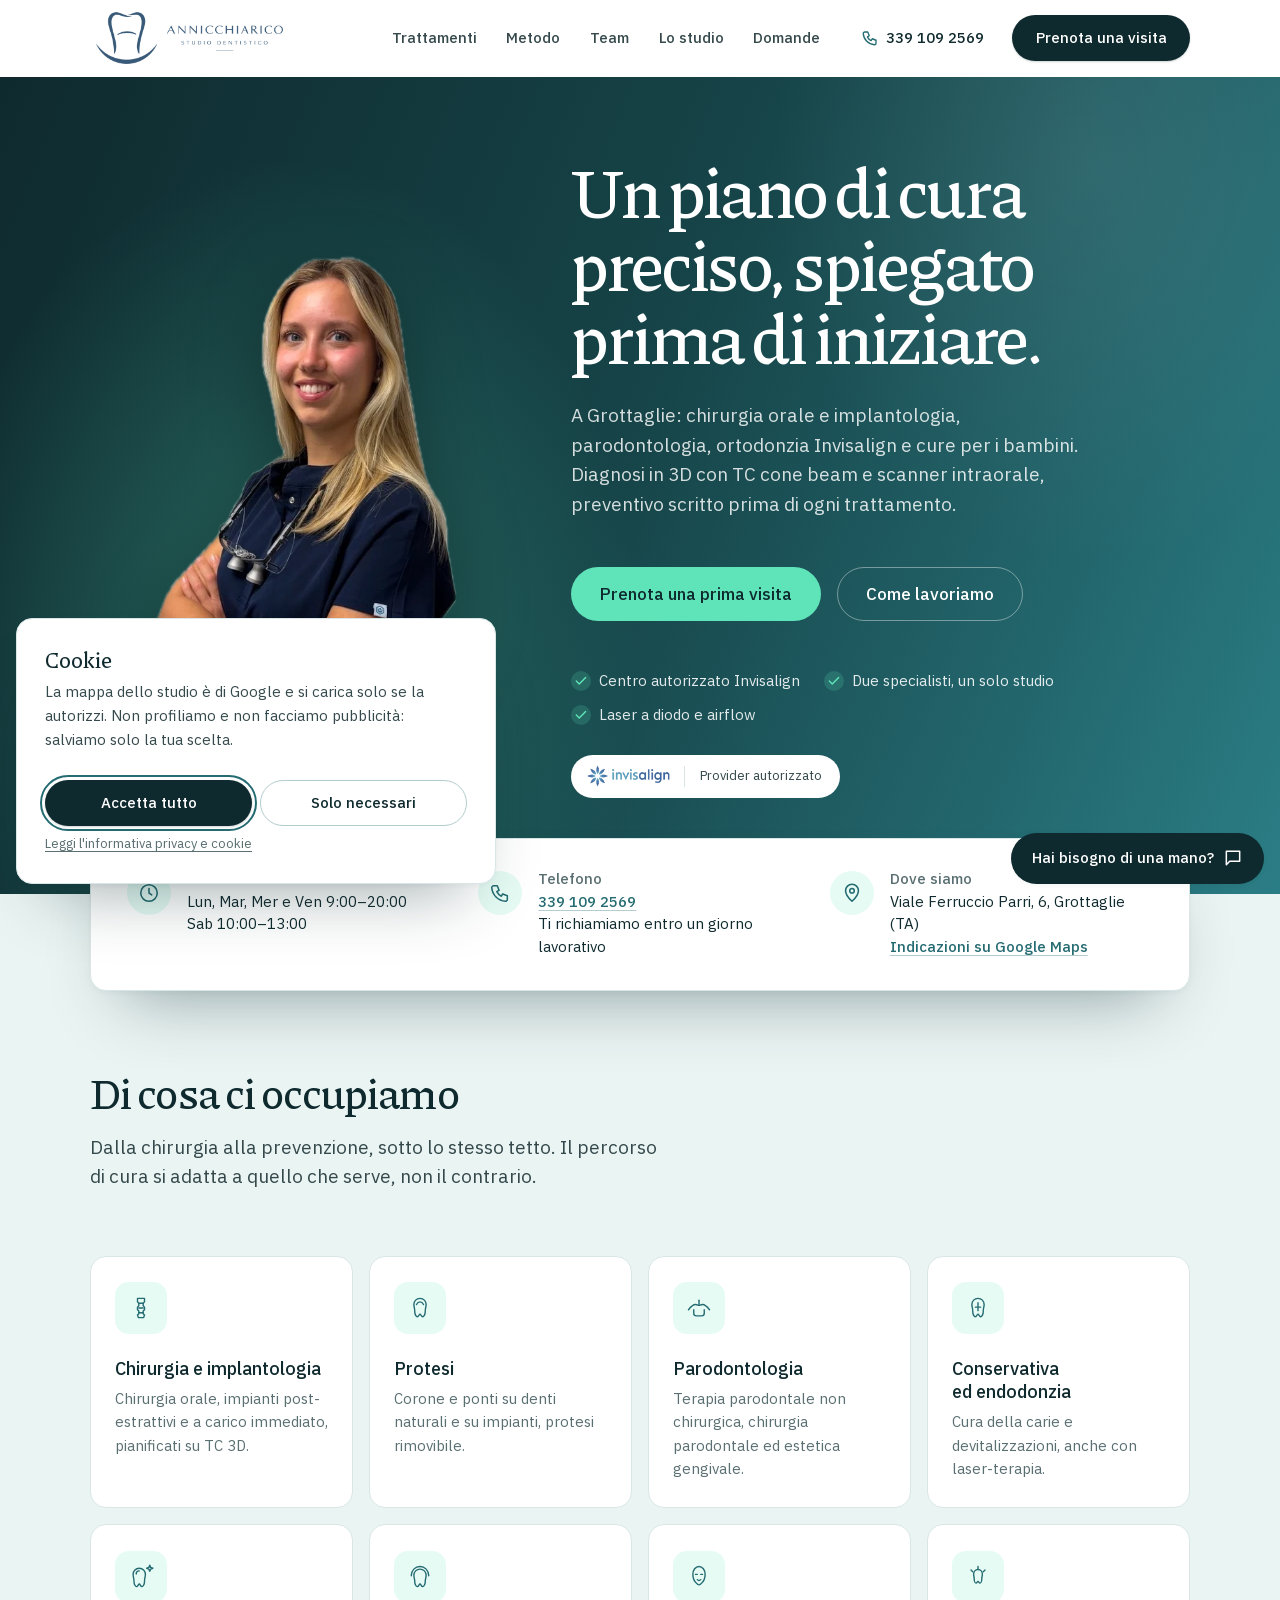
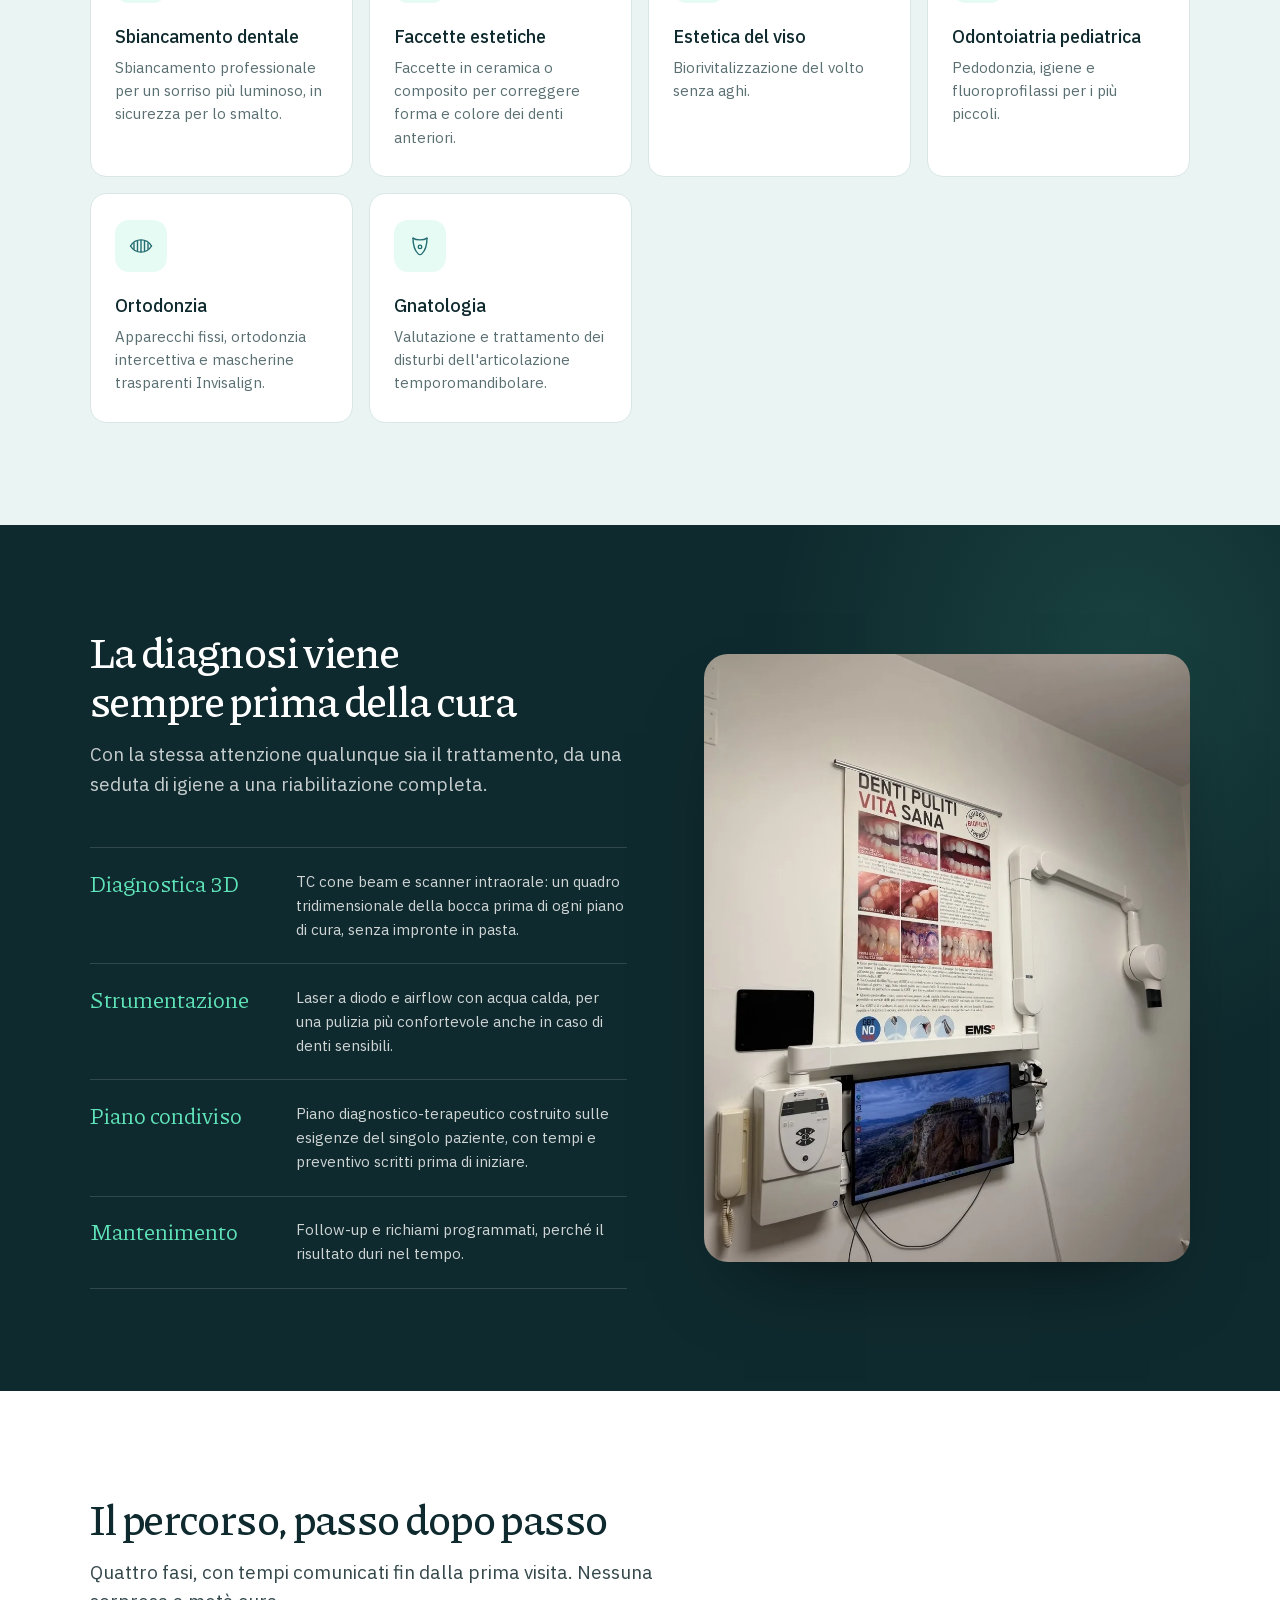
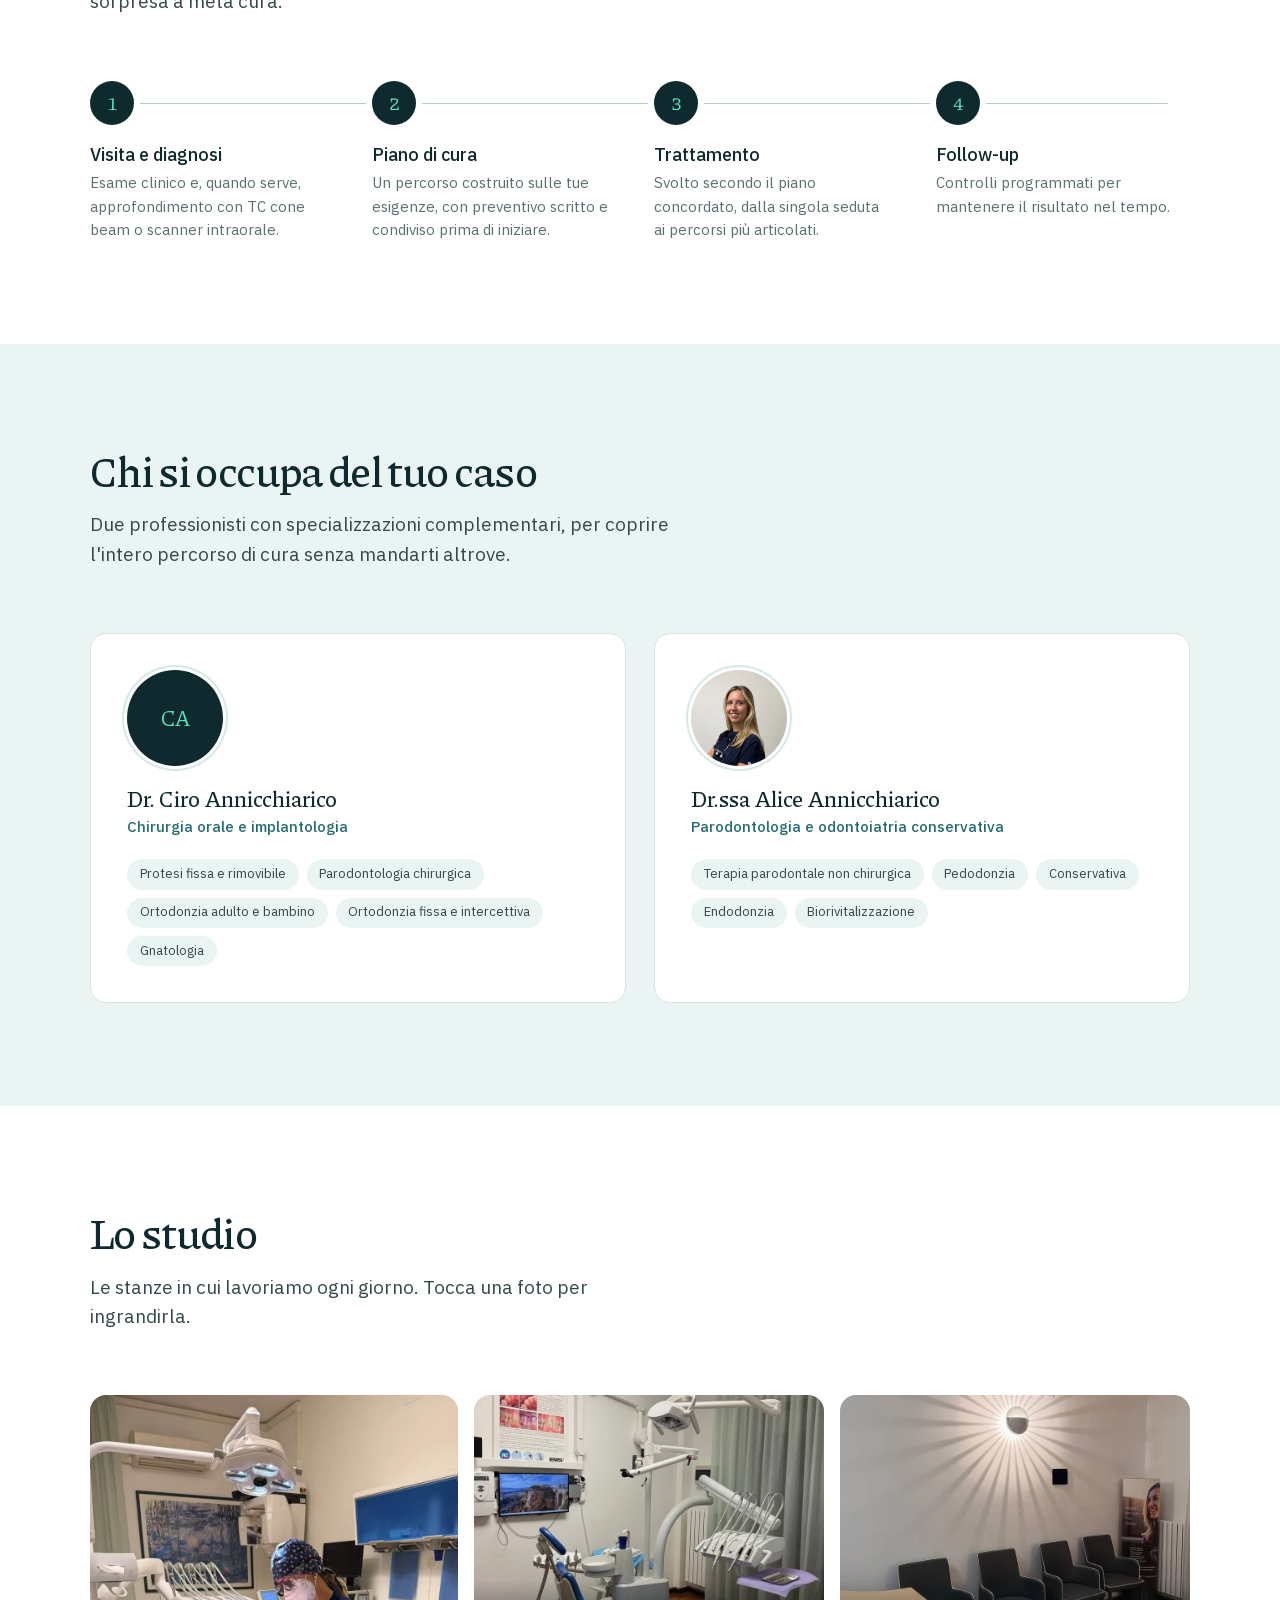
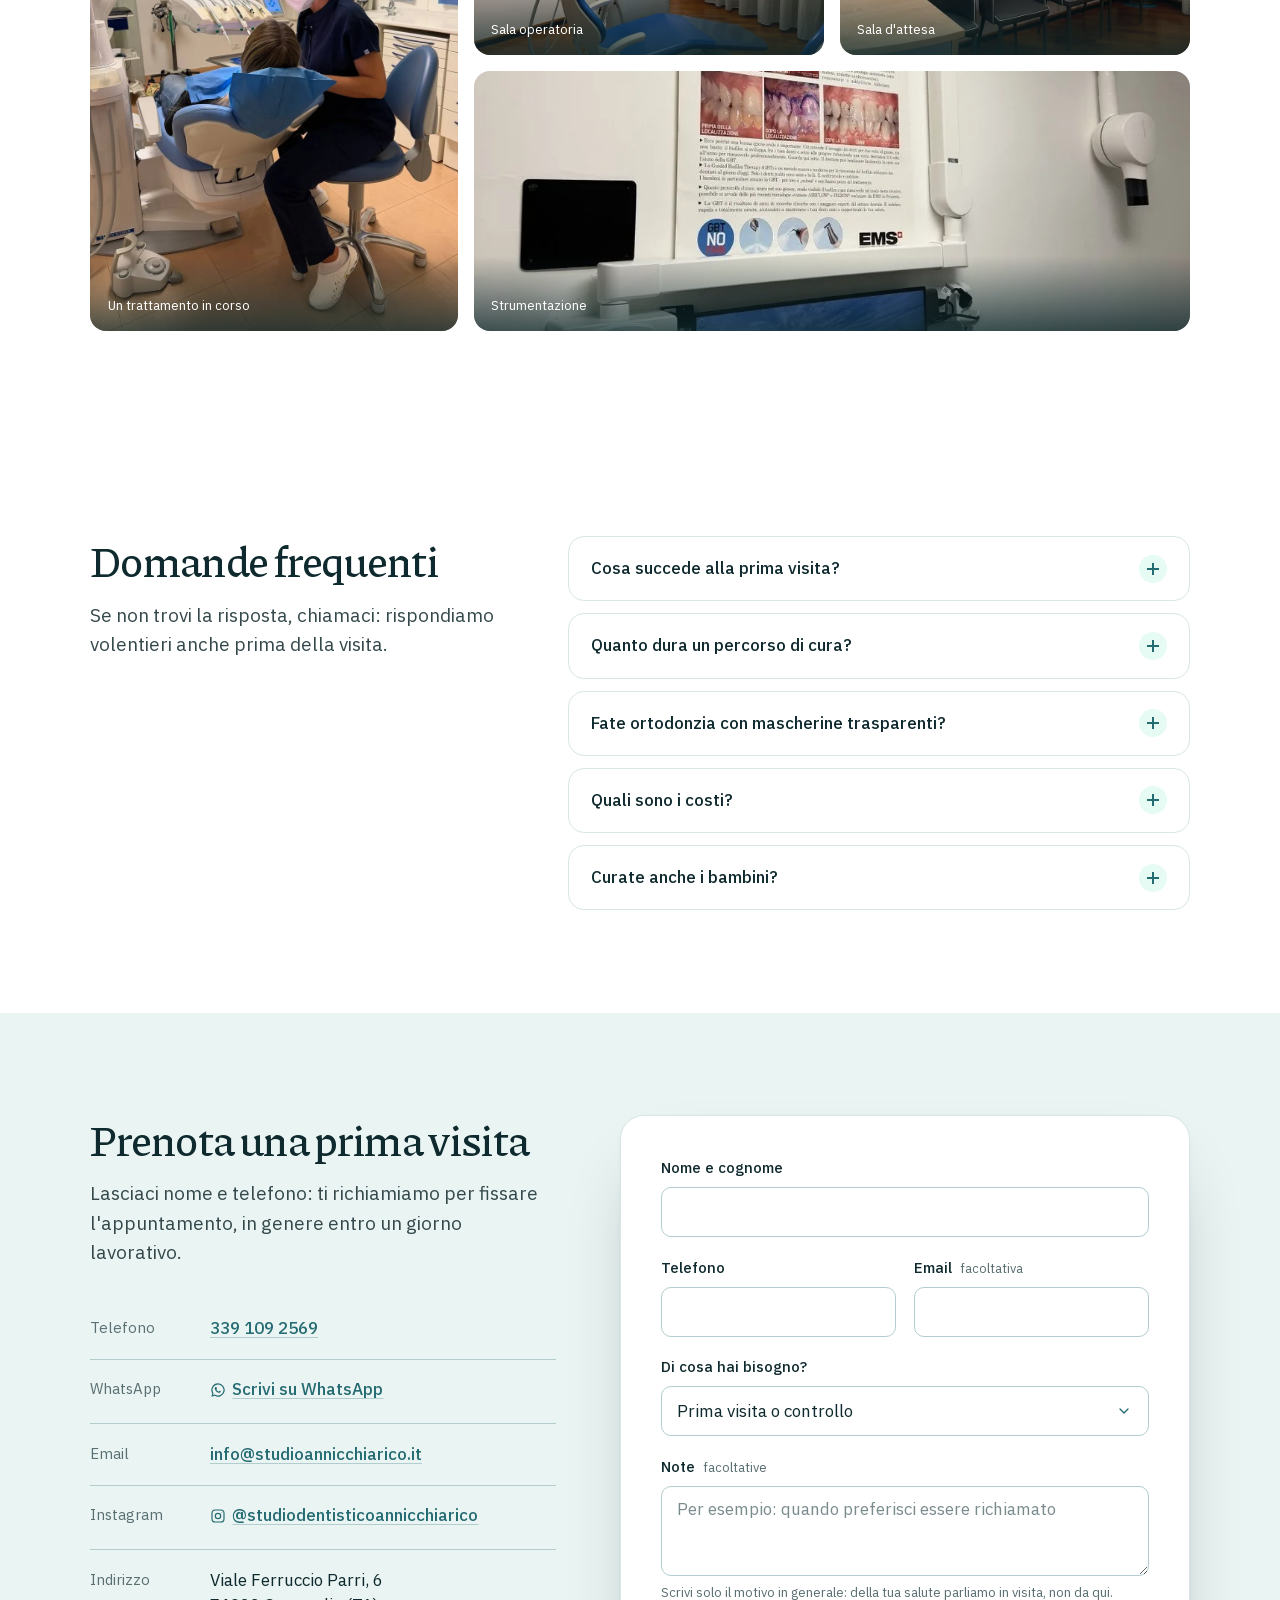
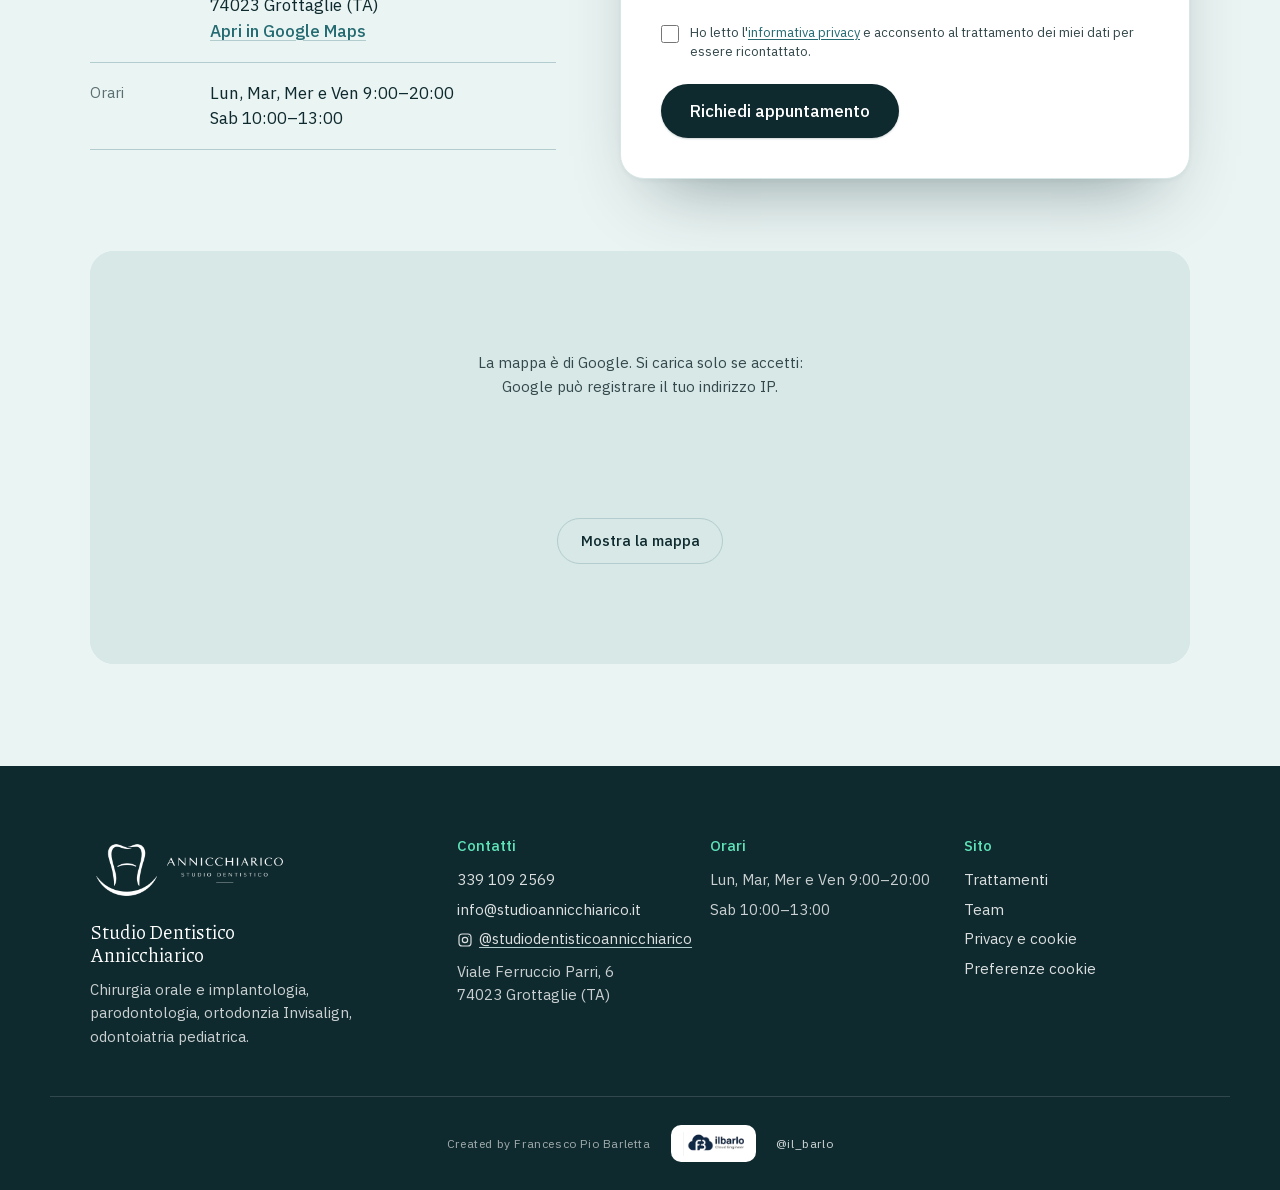
==== commit 5a082ca1: "fix" ====
--- a/index.html
+++ b/index.html
@@ -11,7 +11,6 @@
 <meta property="og:title" content="Studio Dentistico Annicchiarico, Grottaglie">
 <meta property="og:description" content="Chirurgia orale e implantologia, parodontologia, ortodonzia Invisalign e odontoiatria pediatrica. Un piano di cura preciso, spiegato prima di iniziare.">
 <meta property="og:image" content="img/studio/sala-operatoria.jpg">
-<link rel="icon" href="img/logo/favicon.svg" type="image/svg+xml">
 <link rel="icon" type="image/png" sizes="32x32" href="img/logo/favicon-32.png">
 <link rel="apple-touch-icon" href="img/logo/apple-touch.png">
 <!-- caratteri ospitati in locale: nessuna richiesta a Google, quindi
@@ -19,7 +18,7 @@
 <link rel="preload" href="fonts/piazzolla-latin.woff2" as="font" type="font/woff2" crossorigin>
 <link rel="preload" href="fonts/ibm-plex-sans-latin.woff2" as="font" type="font/woff2" crossorigin>
 <link rel="stylesheet" href="css/fonts.css?v=5">
-<link rel="stylesheet" href="css/style.css?v=33">
+<link rel="stylesheet" href="css/style.css?v=36">
 <script>document.documentElement.classList.add("js");</script>
 <script defer src="js/script.js?v=22"></script>
 <script defer src="js/cookies.js?v=6"></script>
@@ -50,11 +49,8 @@
 <header class="site-header">
   <div class="wrap header-inner">
     <a class="brand" href="#top" aria-label="Studio Dentistico Annicchiarico, torna in cima">
-      <img src="img/logo/marchio.svg" alt="" width="256" height="256">
-      <span class="brand-name">
-        <span>Studio Dentistico</span>
-        <span>Annicchiarico</span>
-      </span>
+      <img class="brand-logo" src="img/logo/logo-orizzontale-blu.png" alt="Studio Dentistico Annicchiarico" width="1304" height="420">
+      <img class="brand-logo-neg" src="img/logo/logo-orizzontale-bianco.png" alt="" width="1304" height="420">
     </a>
     <button class="nav-toggle" type="button" aria-label="Menù" aria-expanded="false" aria-controls="site-menu">
       <span></span><span></span><span></span>
@@ -192,6 +188,20 @@
         </li>
         <li class="treatment-card">
           <span class="treatment-icon" aria-hidden="true">
+            <svg viewBox="0 0 32 32"><path d="M7 13c0-4 3-7 7-7s7 3 7 7c0 3-1 4-1 8 0 3-1.5 6-3 6s-2-3-3-3-1.5 3-3 3-3-3-3-6c0-4-1-5-1-8z"/><path d="M10.5 12.5c0-2 1.5-3.5 3.5-3.5"/><path d="M26 2.5l1 2.5 2.5 1-2.5 1-1 2.5-1-2.5-2.5-1 2.5-1z"/></svg>
+          </span>
+          <h3>Sbiancamento dentale</h3>
+          <p>Sbiancamento professionale per un sorriso più luminoso, in sicurezza per lo smalto.</p>
+        </li>
+        <li class="treatment-card">
+          <span class="treatment-icon" aria-hidden="true">
+            <svg viewBox="0 0 32 32"><path d="M9 14c0-4 3-7 7-7s7 3 7 7c0 3-1 4-1 7 0 3-1.5 6-3 6s-2-3-3-3-1.5 3-3 3-3-3-3-6c0-3-1-4-1-7z"/><path d="M6 14.5c0-6 4.5-10.5 10-10.5s10 4.5 10 10.5"/></svg>
+          </span>
+          <h3>Faccette estetiche</h3>
+          <p>Faccette in ceramica o composito per correggere forma e colore dei denti anteriori.</p>
+        </li>
+        <li class="treatment-card">
+          <span class="treatment-icon" aria-hidden="true">
             <svg viewBox="0 0 32 32"><path d="M16 4c4 0 7 4 7 9 0 4-2 8-4 10-1 1.2-2 2-3 2s-2-.8-3-2c-2-2-4-6-4-10 0-5 3-9 7-9z"/><path d="M12 13h2M18 13h2M14 19c.7.7 1.3 1 2 1s1.3-.3 2-1"/></svg>
           </span>
           <h3>Estetica del viso</h3>
@@ -437,9 +447,9 @@
             </div>
             <div>
               <dt>Instagram</dt>
-              <dd><a class="icon-link" href="https://www.instagram.com/dr.annicchiarico" target="_blank" rel="noopener">
+              <dd><a class="icon-link" href="https://www.instagram.com/studiodentisticoannicchiarico/" target="_blank" rel="noopener">
                 <svg viewBox="0 0 24 24" fill="none" stroke="currentColor" stroke-width="1.8" stroke-linecap="round" stroke-linejoin="round" aria-hidden="true"><rect x="3" y="3" width="18" height="18" rx="5"/><circle cx="12" cy="12" r="4"/><circle cx="17.3" cy="6.7" r="0.6" fill="currentColor" stroke="none"/></svg>
-                <span>@dr.annicchiarico</span>
+                <span>@studiodentisticoannicchiarico</span>
               </a></dd>
             </div>
             <div>
@@ -533,7 +543,7 @@
 <footer class="site-footer">
   <div class="wrap footer-grid">
     <div class="footer-brand">
-      <img src="img/logo/marchio-negativo.svg" alt="" width="256" height="256" class="footer-mark">
+      <img src="img/logo/logo-orizzontale-bianco.png" alt="" width="1304" height="420" class="footer-mark">
       <p class="footer-name">Studio Dentistico<br>Annicchiarico</p>
       <p class="footer-tag">Chirurgia orale e implantologia, parodontologia, ortodonzia Invisalign, odontoiatria pediatrica.</p>
     </div>
@@ -541,9 +551,9 @@
       <h2>Contatti</h2>
       <p><a href="tel:+393391092569">339 109 2569</a></p>
       <p><a href="mailto:info@studioannicchiarico.it">info@studioannicchiarico.it</a></p>
-      <p><a class="icon-link" href="https://www.instagram.com/dr.annicchiarico" target="_blank" rel="noopener">
+      <p><a class="icon-link" href="https://www.instagram.com/studiodentisticoannicchiarico/" target="_blank" rel="noopener">
         <svg viewBox="0 0 24 24" fill="none" stroke="currentColor" stroke-width="1.8" stroke-linecap="round" stroke-linejoin="round" aria-hidden="true"><rect x="3" y="3" width="18" height="18" rx="5"/><circle cx="12" cy="12" r="4"/><circle cx="17.3" cy="6.7" r="0.6" fill="currentColor" stroke="none"/></svg>
-        <span>@dr.annicchiarico</span>
+        <span>@studiodentisticoannicchiarico</span>
       </a></p>
       <p>Viale Ferruccio Parri, 6<br>74023 Grottaglie (TA)</p>
     </div>
@@ -590,7 +600,7 @@
       <svg viewBox="0 0 24 24" fill="none" stroke="currentColor" stroke-width="1.8" stroke-linecap="round" stroke-linejoin="round" aria-hidden="true"><rect x="3" y="5" width="18" height="14" rx="2"/><path d="m4 7 8 6 8-6"/></svg>
       <span>Email</span>
     </a>
-    <a href="https://www.instagram.com/dr.annicchiarico" target="_blank" rel="noopener">
+    <a href="https://www.instagram.com/studiodentisticoannicchiarico/" target="_blank" rel="noopener">
       <svg viewBox="0 0 24 24" fill="none" stroke="currentColor" stroke-width="1.8" stroke-linecap="round" stroke-linejoin="round" aria-hidden="true"><rect x="3" y="3" width="18" height="18" rx="5"/><circle cx="12" cy="12" r="4"/><circle cx="17.3" cy="6.7" r="0.6" fill="currentColor" stroke="none"/></svg>
       <span>Instagram</span>
     </a>
--- a/css/style.css
+++ b/css/style.css
@@ -167,6 +167,8 @@
 .js [data-reveal-group].is-visible > :nth-child(6) { transition-delay: 0.4s; }
 .js [data-reveal-group].is-visible > :nth-child(7) { transition-delay: 0.48s; }
 .js [data-reveal-group].is-visible > :nth-child(8) { transition-delay: 0.56s; }
+.js [data-reveal-group].is-visible > :nth-child(9) { transition-delay: 0.64s; }
+.js [data-reveal-group].is-visible > :nth-child(10) { transition-delay: 0.72s; }
 
 /* i numeri del percorso si accendono con la loro voce */
 .js .path-list .path-number {
@@ -271,7 +273,10 @@
   text-decoration: none;
   flex-shrink: 0;
 }
-.brand img { height: 50px; width: auto; }
+/* il PNG ha ~19% di margine trasparente sopra e sotto: 64px di box
+   danno ~52px di logo visibile, sempre dentro i 76px della barra */
+.brand img { height: 64px; width: auto; }
+.brand .brand-logo-neg { display: none; }
 
 .brand-name {
   display: grid;
@@ -361,7 +366,7 @@
 @media (max-width: 860px) {
   :root { --header-h: 62px; }
 
-  .brand img { height: 36px; }
+  .brand img { height: 52px; }
   .brand-name { font-size: 0.9rem; }
   .header-cta { display: none; }
   .nav-toggle { display: block; }
@@ -381,8 +386,9 @@
     box-shadow: none;
     transition: background-color 0.2s ease;
   }
-  .site-header.nav-open .brand-name { color: var(--paper); }
-  .site-header.nav-open .brand-name span:last-child { color: var(--mint); }
+  /* logo in negativo quando il menù è aperto */
+  .site-header.nav-open .brand .brand-logo { display: none; }
+  .site-header.nav-open .brand .brand-logo-neg { display: block; }
   .site-header.nav-open .nav-toggle span { background: var(--paper); }
 
   /* pannello a tutto schermo: si apre come un cerchio che parte dal bottone */
@@ -424,9 +430,8 @@
     bottom: 12vh;
     width: min(320px, 70vw);
     aspect-ratio: 1;
-    background: url("../img/logo/marchio.svg") center / contain no-repeat;
-    filter: brightness(0) invert(1);
-    opacity: 0.06;
+    background: url("../img/logo/marchio-bianco.png") center / contain no-repeat;
+    opacity: 0.07;
     pointer-events: none;
   }
 
@@ -1410,6 +1415,9 @@
 
 .map-frame {
   position: relative;
+  /* larghezza esplicita: con width auto Chrome trasferirebbe la min-height
+     sulla larghezza tramite aspect-ratio e il riquadro uscirebbe dallo schermo */
+  width: 100%;
   margin-top: var(--space-5);
   aspect-ratio: 16 / 6;
   min-height: 18rem;
@@ -1419,14 +1427,17 @@
 }
 .map-frame iframe {
   position: absolute;
-  /* staccata dal bordo arrotondato esattamente del suo raggio: così la
-     curva non taglia mai la barra "Termini / Segnala un errore" di Google,
-     che sta incollata al bordo interno della mappa */
-  inset: var(--r-lg);
-  width: auto;
-  height: auto;
+  /* staccata dal bordo arrotondato: così la curva non taglia la barra
+     "Termini / Segnala un errore" di Google, incollata al bordo della mappa */
+  --map-inset: 8px; /* ≥ 24px·(1−1/√2) ≈ 7px: l'angolo della mappa resta dentro la curva */
+  top: var(--map-inset);
+  left: var(--map-inset);
+  /* l'iframe è un elemento sostituito: con width/height auto non si stira fra
+     gli offset ma torna a 300×150, quindi le misure vanno date esplicite */
+  width: calc(100% - 2 * var(--map-inset));
+  height: calc(100% - 2 * var(--map-inset));
   border: 0;
-  border-radius: 4px;
+  border-radius: calc(var(--r-lg) - var(--map-inset));
 }
 .map-frame .consent-block {
   position: absolute;
@@ -1434,7 +1445,7 @@
   border: 0;
   border-radius: 0;
 }
-@media (max-width: 680px) { .map-frame { aspect-ratio: 4 / 3; } }
+@media (max-width: 680px) { .map-frame { aspect-ratio: 4 / 3; min-height: 0; } }
 
 /* ============================================================
    Footer
@@ -1454,7 +1465,7 @@
 }
 
 .footer-mark {
-  height: 56px;
+  height: 64px;
   width: auto;
   margin-bottom: 1.1rem;
 }
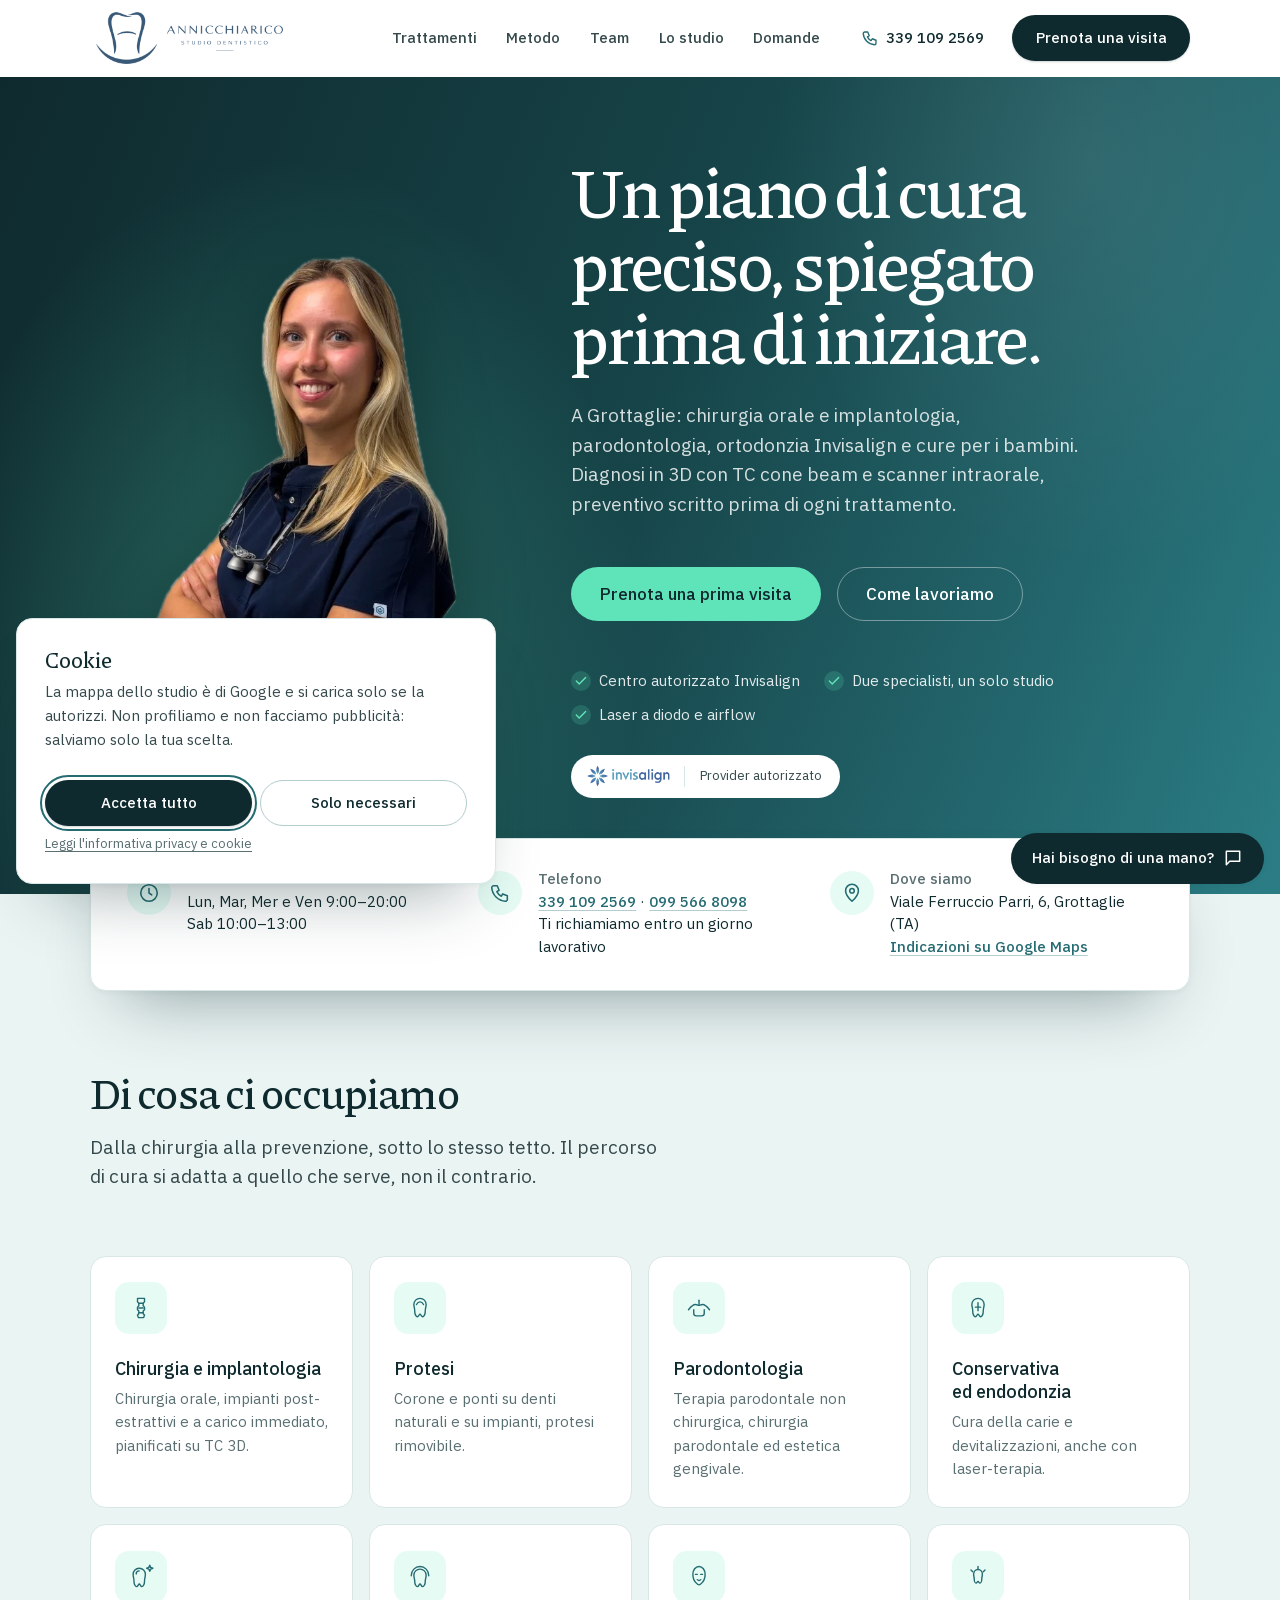
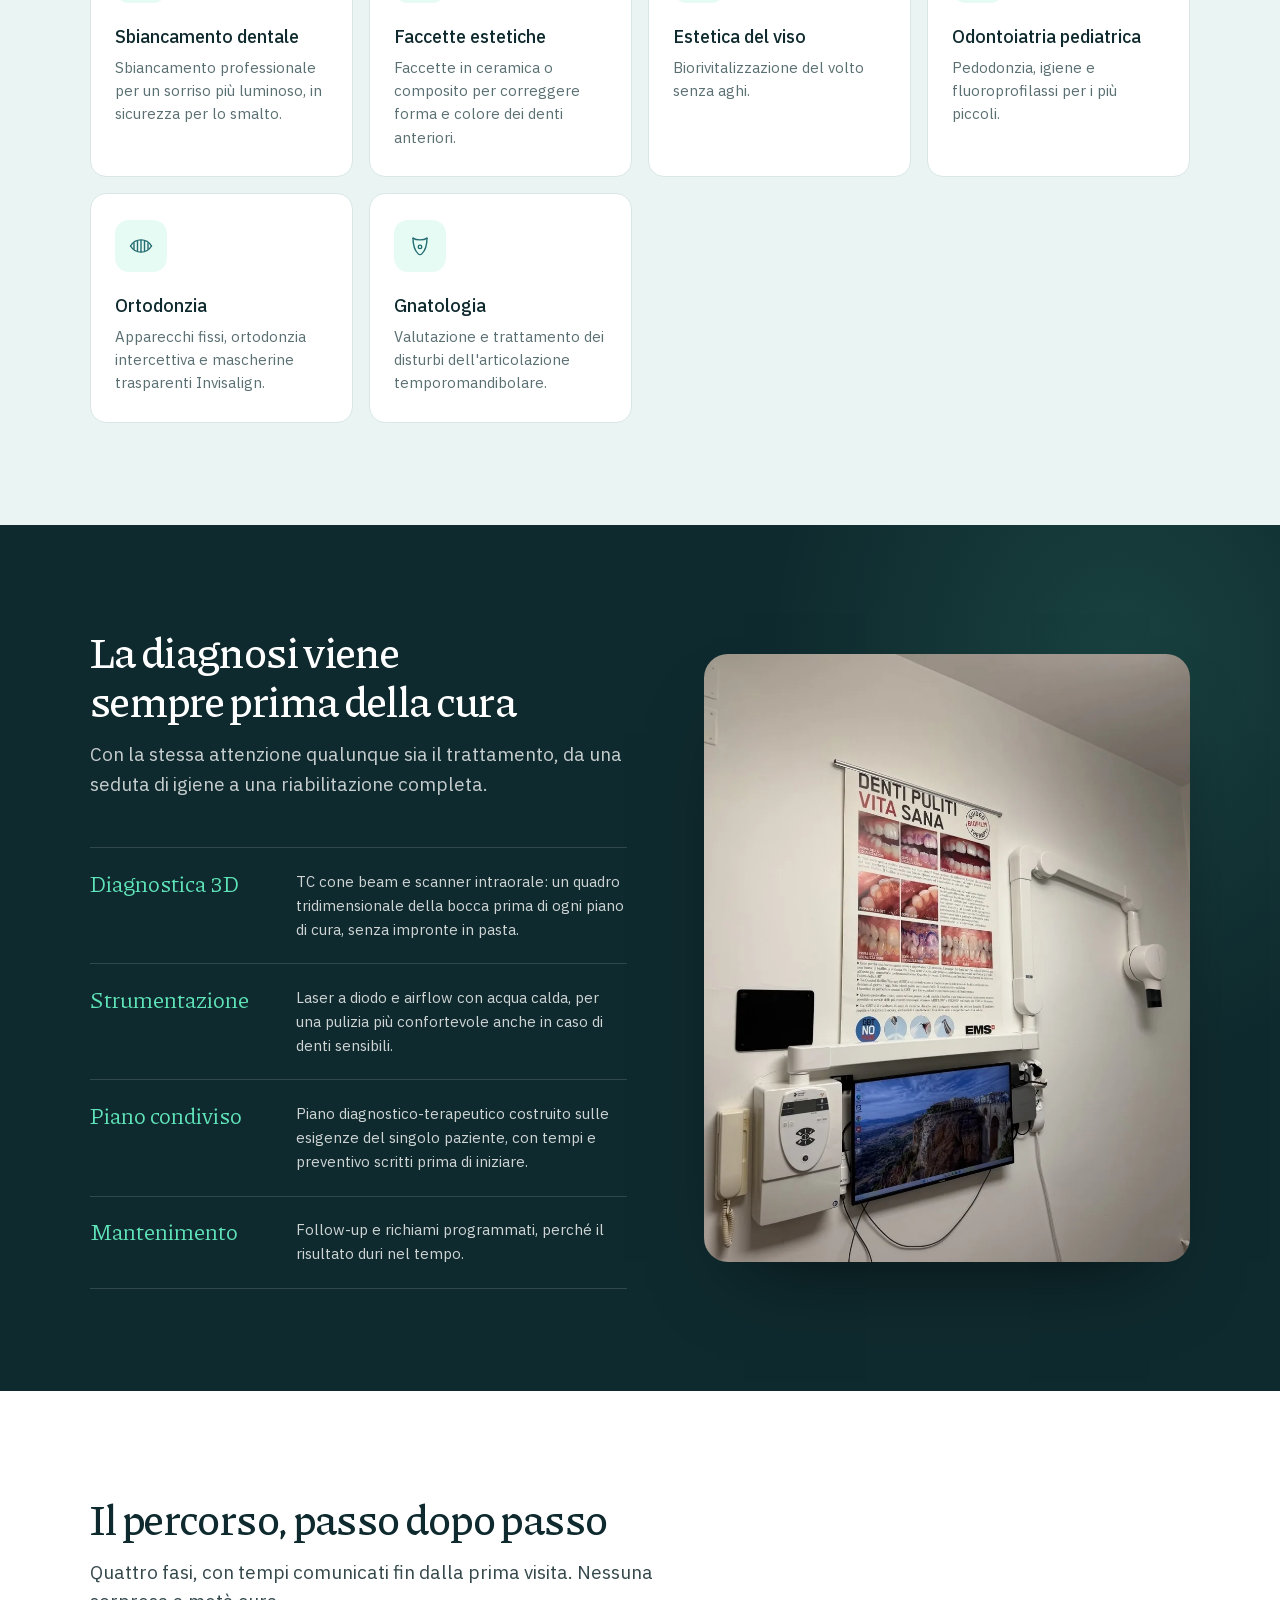
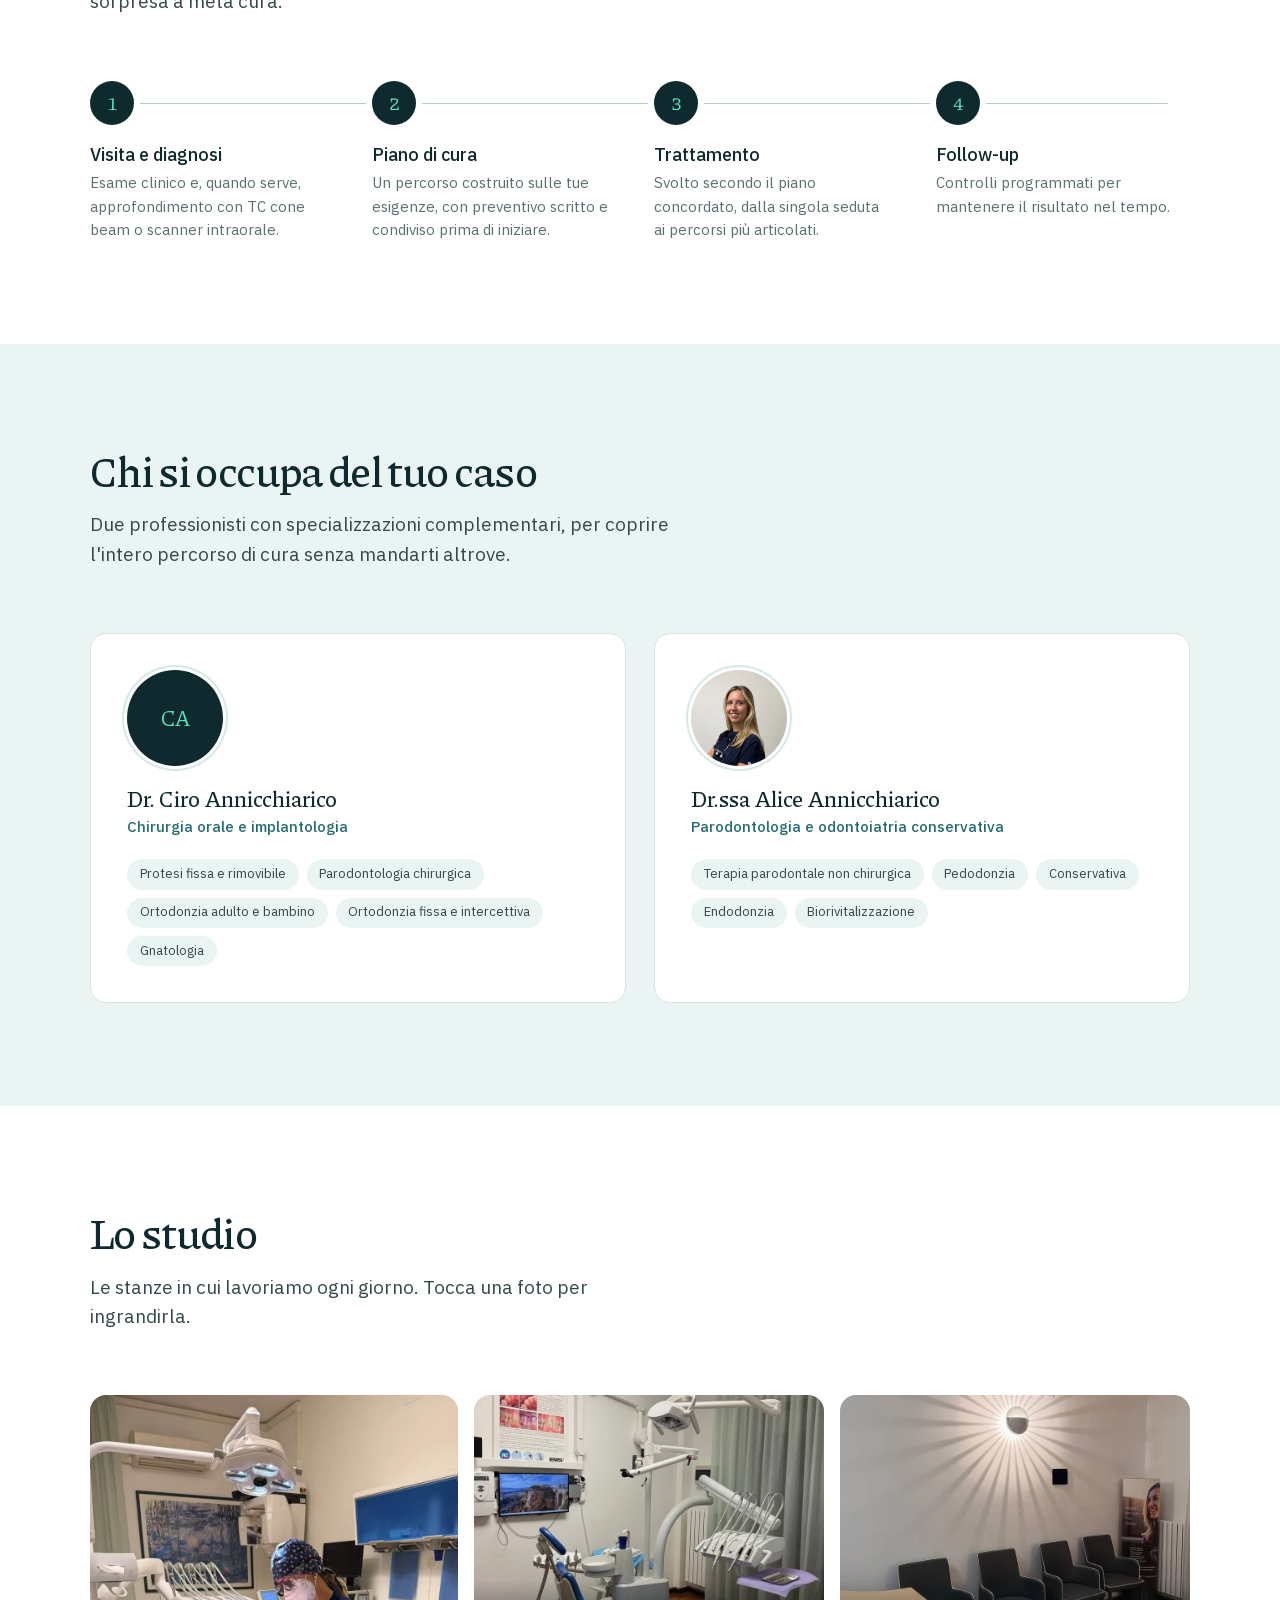
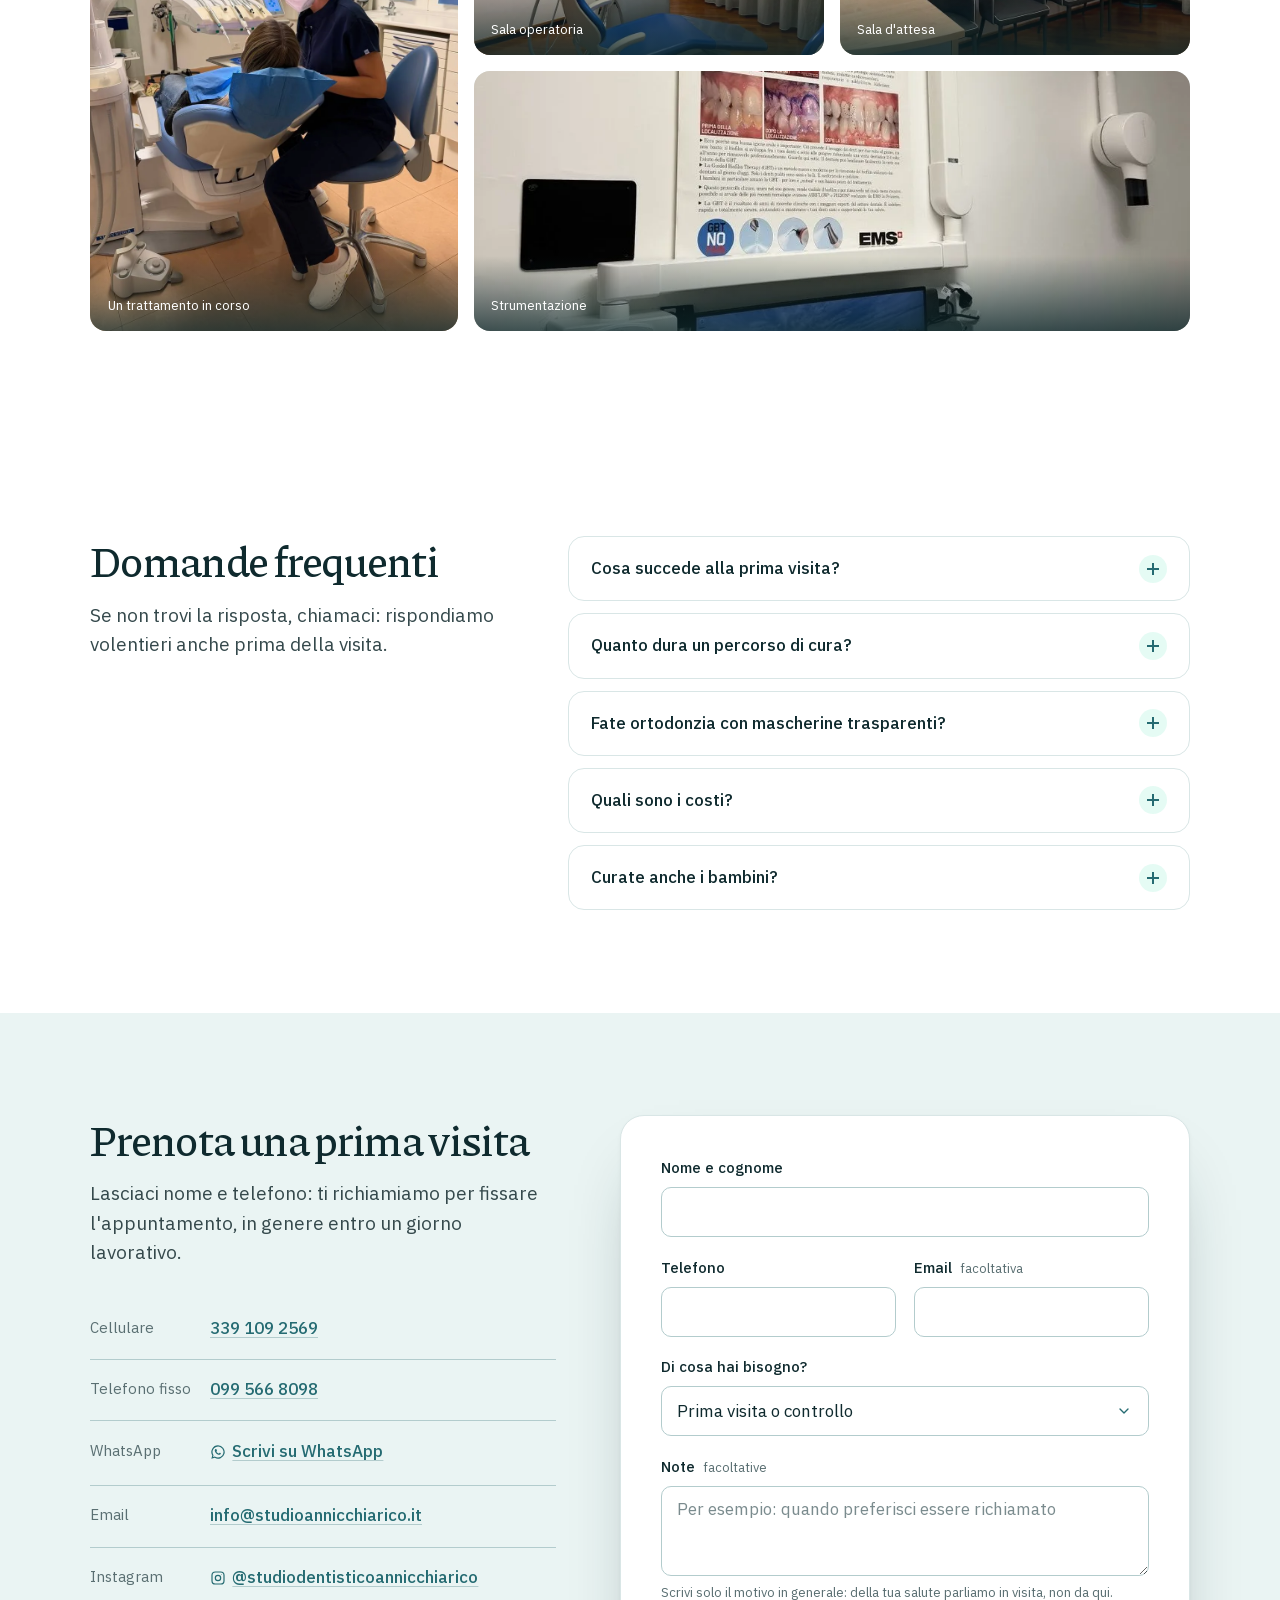
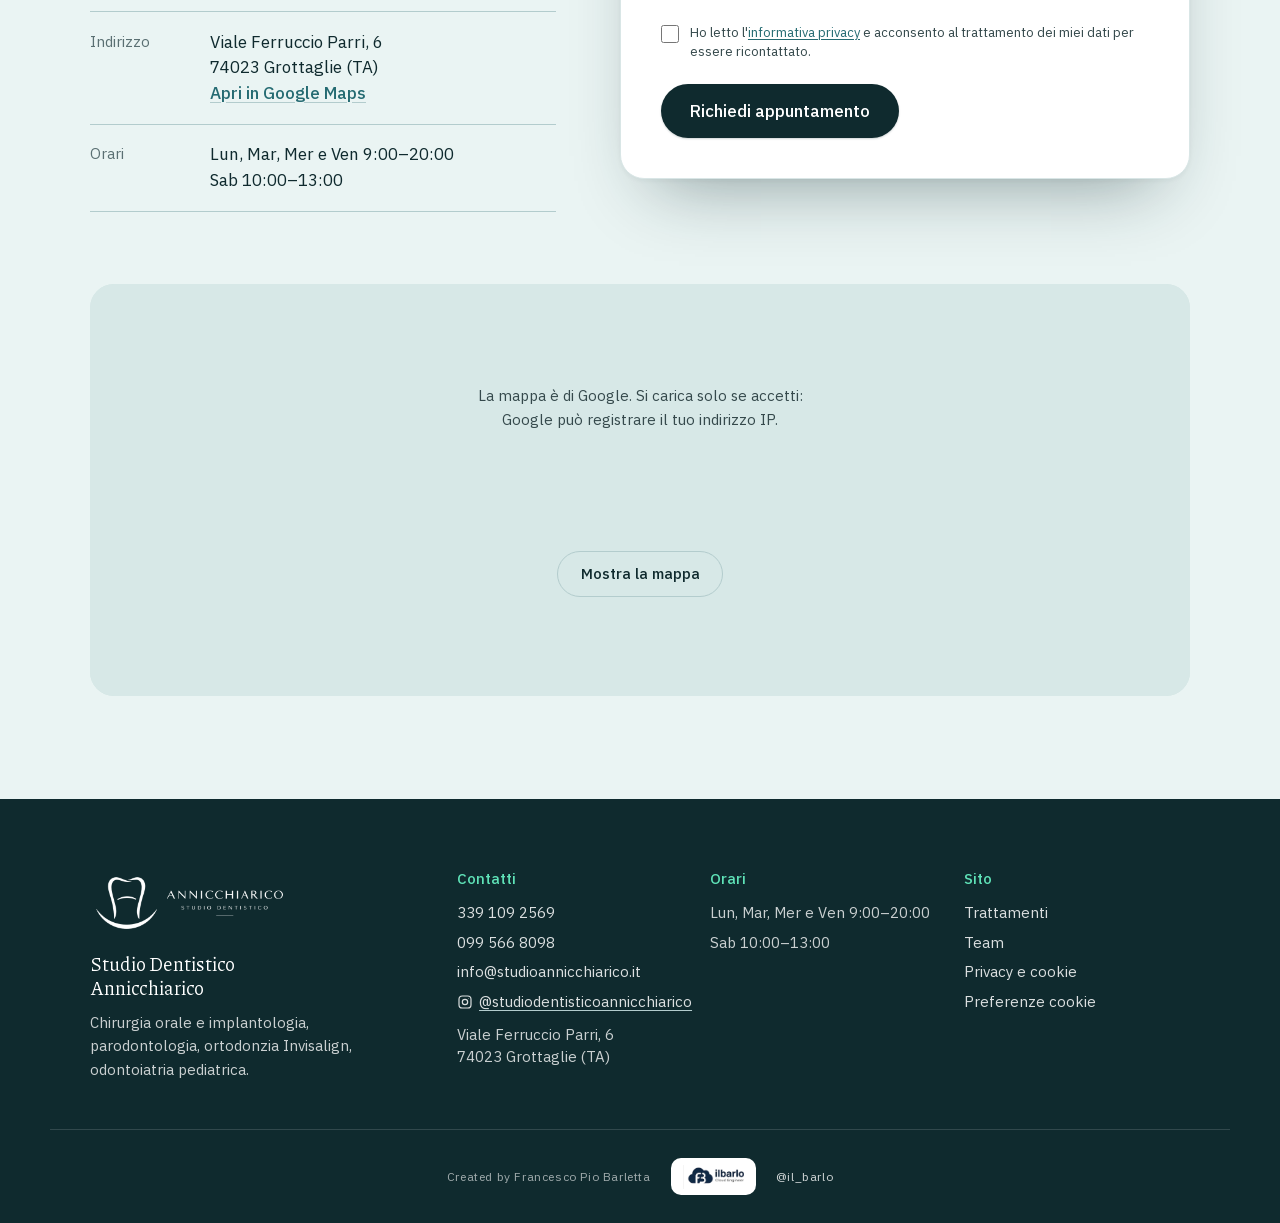
==== commit 5061615d: "fix" ====
--- a/index.html
+++ b/index.html
@@ -33,7 +33,7 @@
   "email": "info@studioannicchiarico.it",
   "image": "https://studioannicchiarico.it/img/studio/sala-operatoria.jpg",
   "address": { "@type": "PostalAddress", "streetAddress": "Viale Ferruccio Parri, 6", "postalCode": "74023", "addressLocality": "Grottaglie", "addressRegion": "TA", "addressCountry": "IT" },
-  "hasMap": "https://maps.app.goo.gl/GuXAxXJA2hzsE7ax8",
+  "hasMap": "https://maps.app.goo.gl/avrz6cpJVVbKCj4S8",
   "openingHoursSpecification": [
     { "@type": "OpeningHoursSpecification", "dayOfWeek": ["Monday", "Tuesday", "Wednesday", "Friday"], "opens": "09:00", "closes": "20:00" },
     { "@type": "OpeningHoursSpecification", "dayOfWeek": "Saturday", "opens": "10:00", "closes": "13:00" }
@@ -136,14 +136,14 @@
           <svg viewBox="0 0 24 24" aria-hidden="true"><path d="M5 4h4l2 5-2.5 1.5a11 11 0 0 0 5 5L15 13l5 2v4a2 2 0 0 1-2 2A16 16 0 0 1 3 6a2 2 0 0 1 2-2"/></svg>
           <div>
             <h2>Telefono</h2>
-            <p><a href="tel:+393391092569">339 109 2569</a><br>Ti richiamiamo entro un giorno lavorativo</p>
+            <p><a href="tel:+393391092569">339 109 2569</a> · <a href="tel:+390995668098">099 566 8098</a><br>Ti richiamiamo entro un giorno lavorativo</p>
           </div>
         </div>
         <div class="info-item">
           <svg viewBox="0 0 24 24" aria-hidden="true"><path d="M12 21s-7-6.2-7-11.5a7 7 0 0 1 14 0C19 14.8 12 21 12 21z"/><circle cx="12" cy="9.5" r="2.5"/></svg>
           <div>
             <h2>Dove siamo</h2>
-            <p>Viale Ferruccio Parri, 6, Grottaglie (TA)<br><a href="https://maps.app.goo.gl/GuXAxXJA2hzsE7ax8" target="_blank" rel="noopener">Indicazioni su Google Maps</a></p>
+            <p>Viale Ferruccio Parri, 6, Grottaglie (TA)<br><a href="https://maps.app.goo.gl/avrz6cpJVVbKCj4S8" target="_blank" rel="noopener">Indicazioni su Google Maps</a></p>
           </div>
         </div>
       </div>
@@ -431,8 +431,12 @@
           </div>
           <dl class="contact-details" data-reveal>
             <div>
-              <dt>Telefono</dt>
+              <dt>Cellulare</dt>
               <dd><a href="tel:+393391092569">339 109 2569</a></dd>
+            </div>
+            <div>
+              <dt>Telefono fisso</dt>
+              <dd><a href="tel:+390995668098">099 566 8098</a></dd>
             </div>
             <div>
               <dt>WhatsApp</dt>
@@ -454,7 +458,7 @@
             </div>
             <div>
               <dt>Indirizzo</dt>
-              <dd>Viale Ferruccio Parri, 6<br>74023 Grottaglie (TA)<br><a href="https://maps.app.goo.gl/GuXAxXJA2hzsE7ax8" target="_blank" rel="noopener">Apri in Google Maps</a></dd>
+              <dd>Viale Ferruccio Parri, 6<br>74023 Grottaglie (TA)<br><a href="https://maps.app.goo.gl/avrz6cpJVVbKCj4S8" target="_blank" rel="noopener">Apri in Google Maps</a></dd>
             </div>
             <div>
               <dt>Orari</dt>
@@ -525,7 +529,7 @@
 
       <div class="map-frame">
         <iframe
-          data-consent-src="https://maps.google.com/maps?q=Centro+odontoiatrico+Implantologico+Dr.+Annicchiarico%2C+Viale+Ferruccio+Parri%2C+6%2C+74023+Grottaglie+TA&amp;z=17&amp;hl=it&amp;output=embed"
+          data-consent-src="https://maps.google.com/maps?q=Studio+Dentistico+Annicchiarico%2C+Viale+Ferruccio+Parri%2C+6%2C+74023+Grottaglie+TA&amp;z=17&amp;hl=it&amp;output=embed"
           title="Mappa dello Studio Dentistico Annicchiarico, Viale Ferruccio Parri 6, Grottaglie"
           loading="lazy"
           referrerpolicy="strict-origin-when-cross-origin"
@@ -550,6 +554,7 @@
     <div class="footer-col">
       <h2>Contatti</h2>
       <p><a href="tel:+393391092569">339 109 2569</a></p>
+      <p><a href="tel:+390995668098">099 566 8098</a></p>
       <p><a href="mailto:info@studioannicchiarico.it">info@studioannicchiarico.it</a></p>
       <p><a class="icon-link" href="https://www.instagram.com/studiodentisticoannicchiarico/" target="_blank" rel="noopener">
         <svg viewBox="0 0 24 24" fill="none" stroke="currentColor" stroke-width="1.8" stroke-linecap="round" stroke-linejoin="round" aria-hidden="true"><rect x="3" y="3" width="18" height="18" rx="5"/><circle cx="12" cy="12" r="4"/><circle cx="17.3" cy="6.7" r="0.6" fill="currentColor" stroke="none"/></svg>
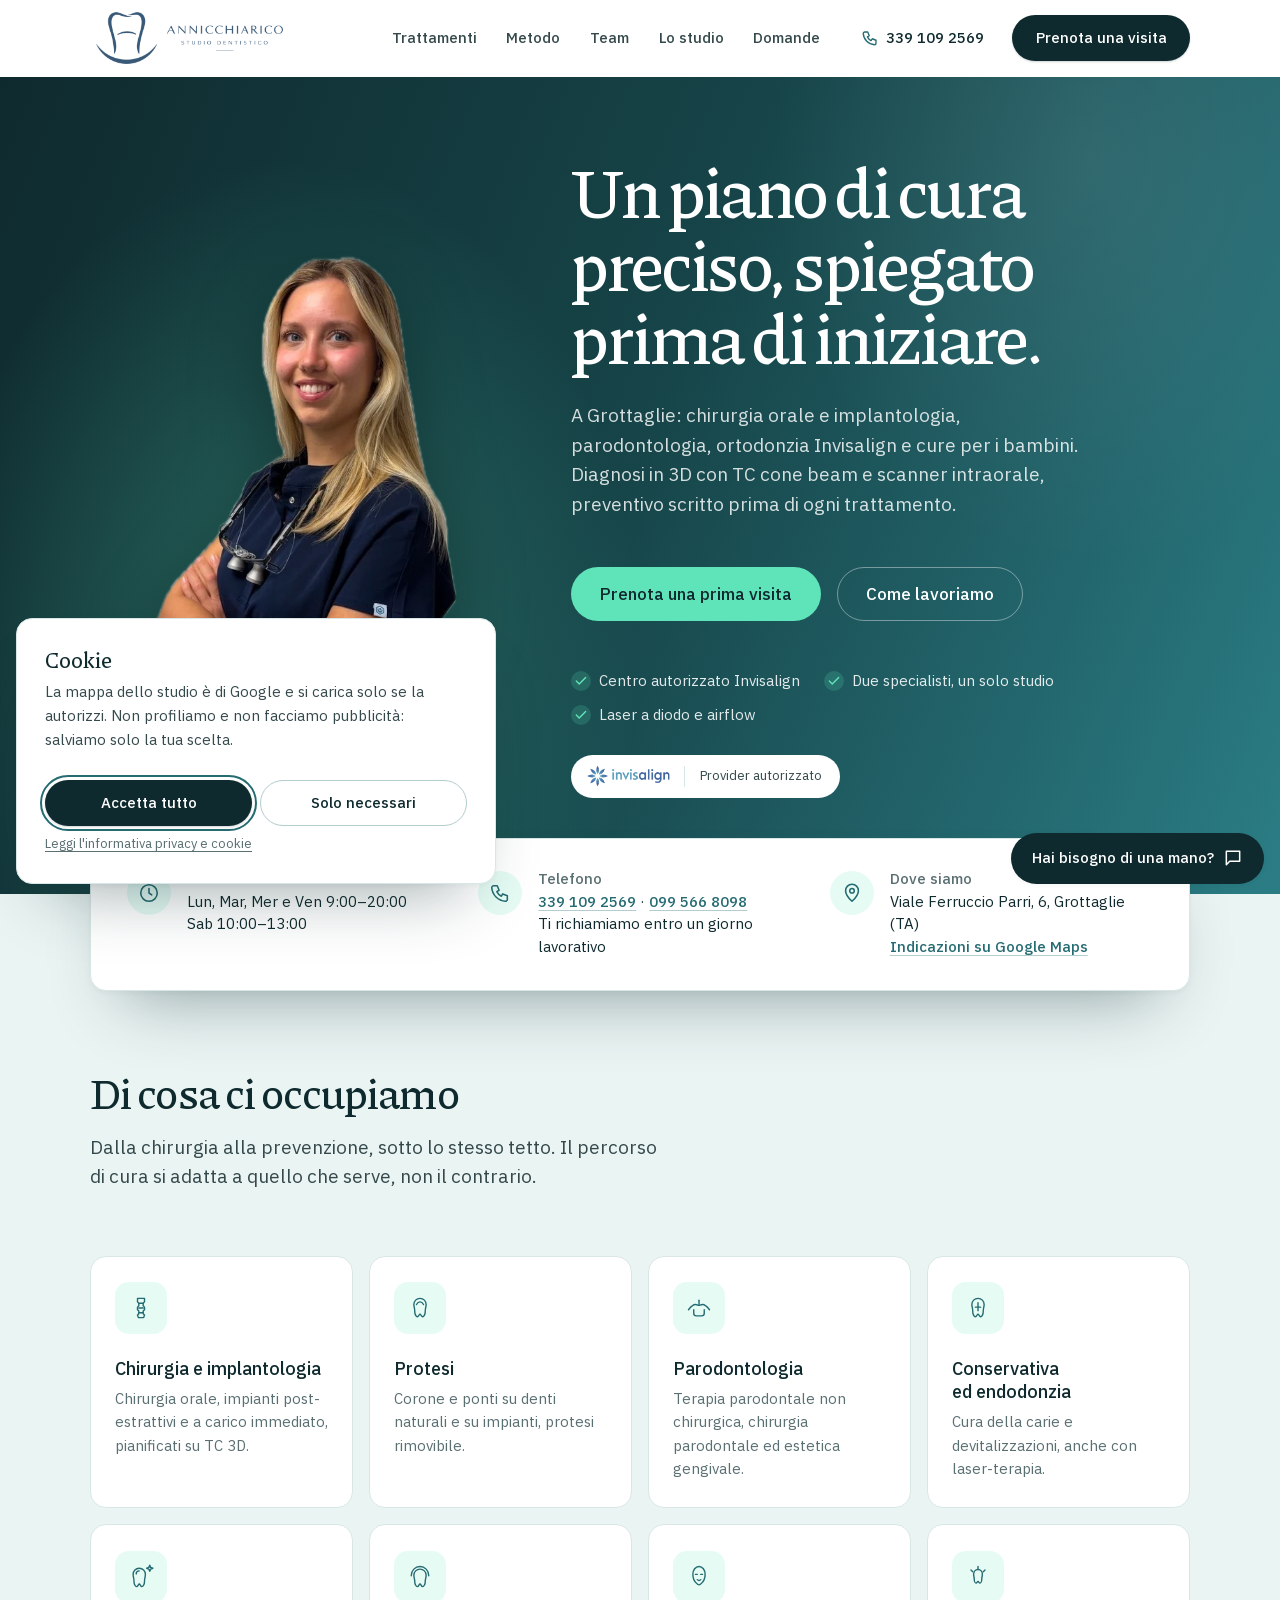
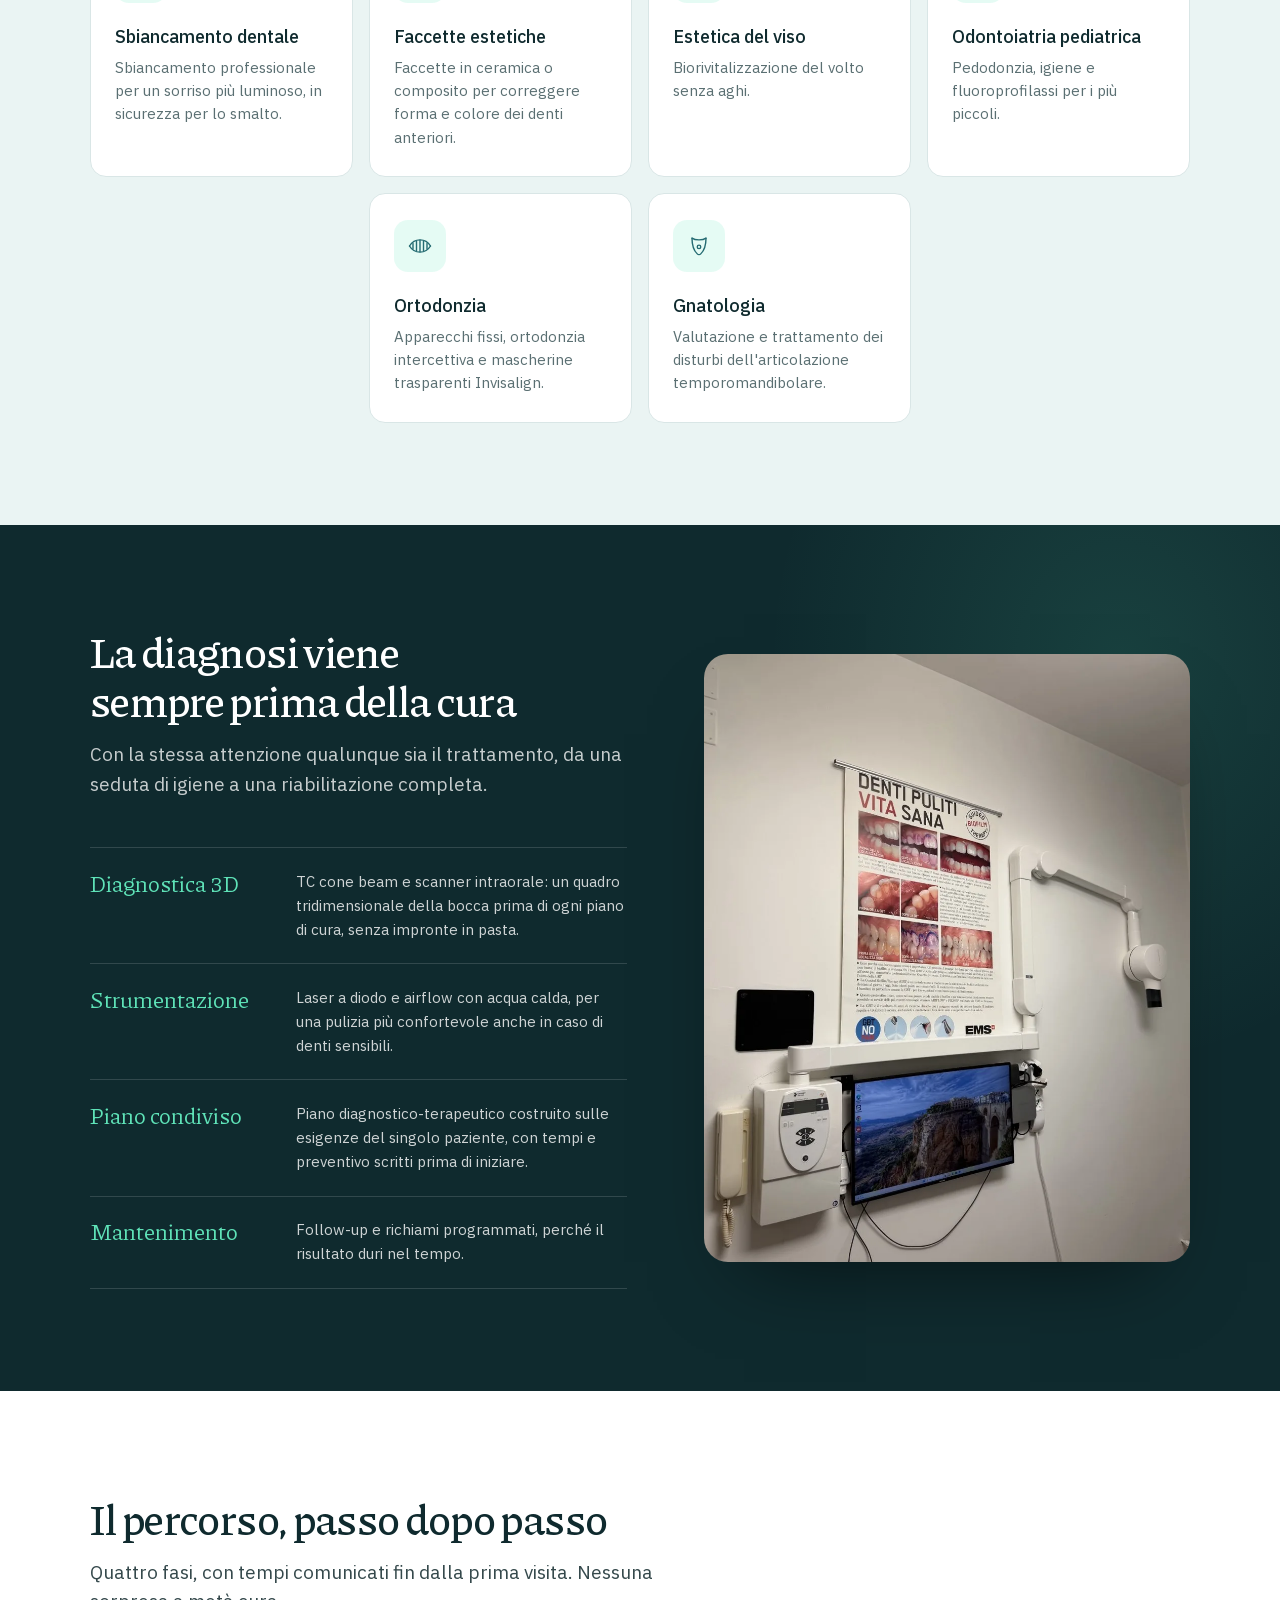
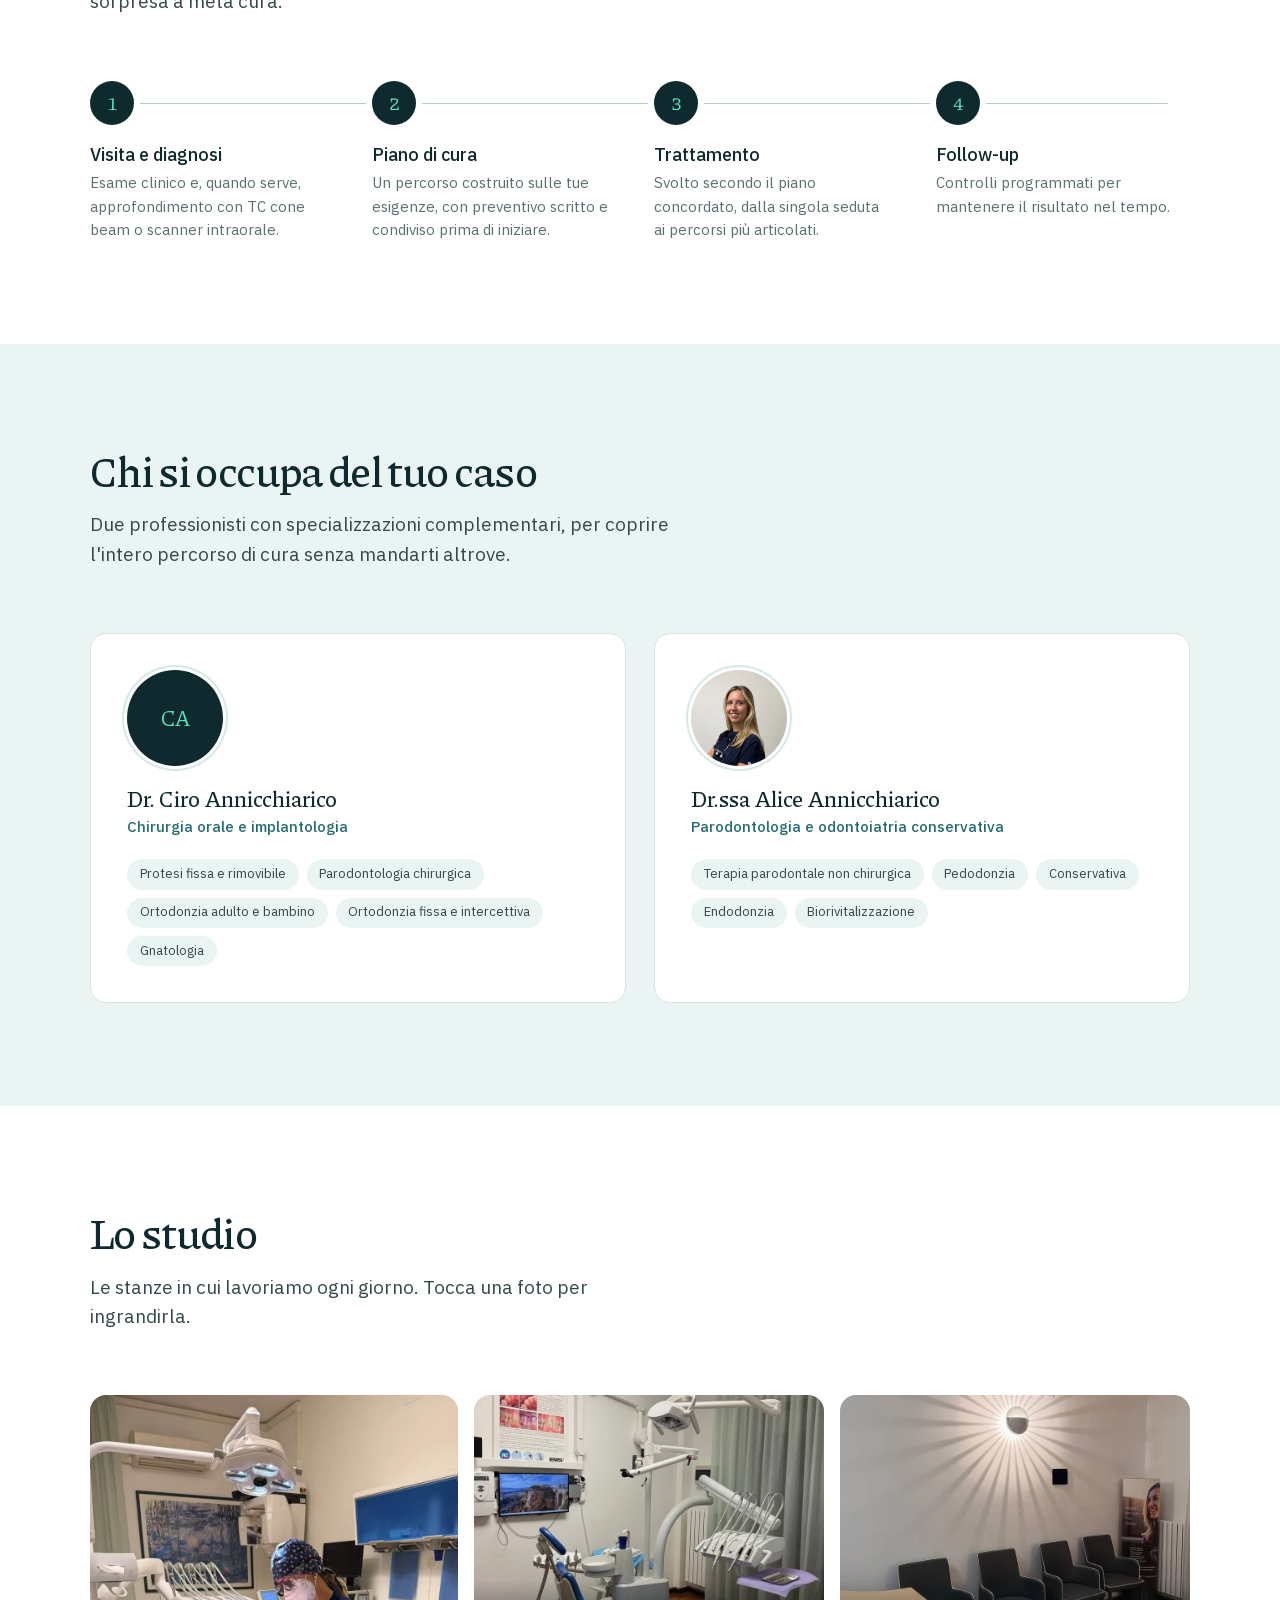
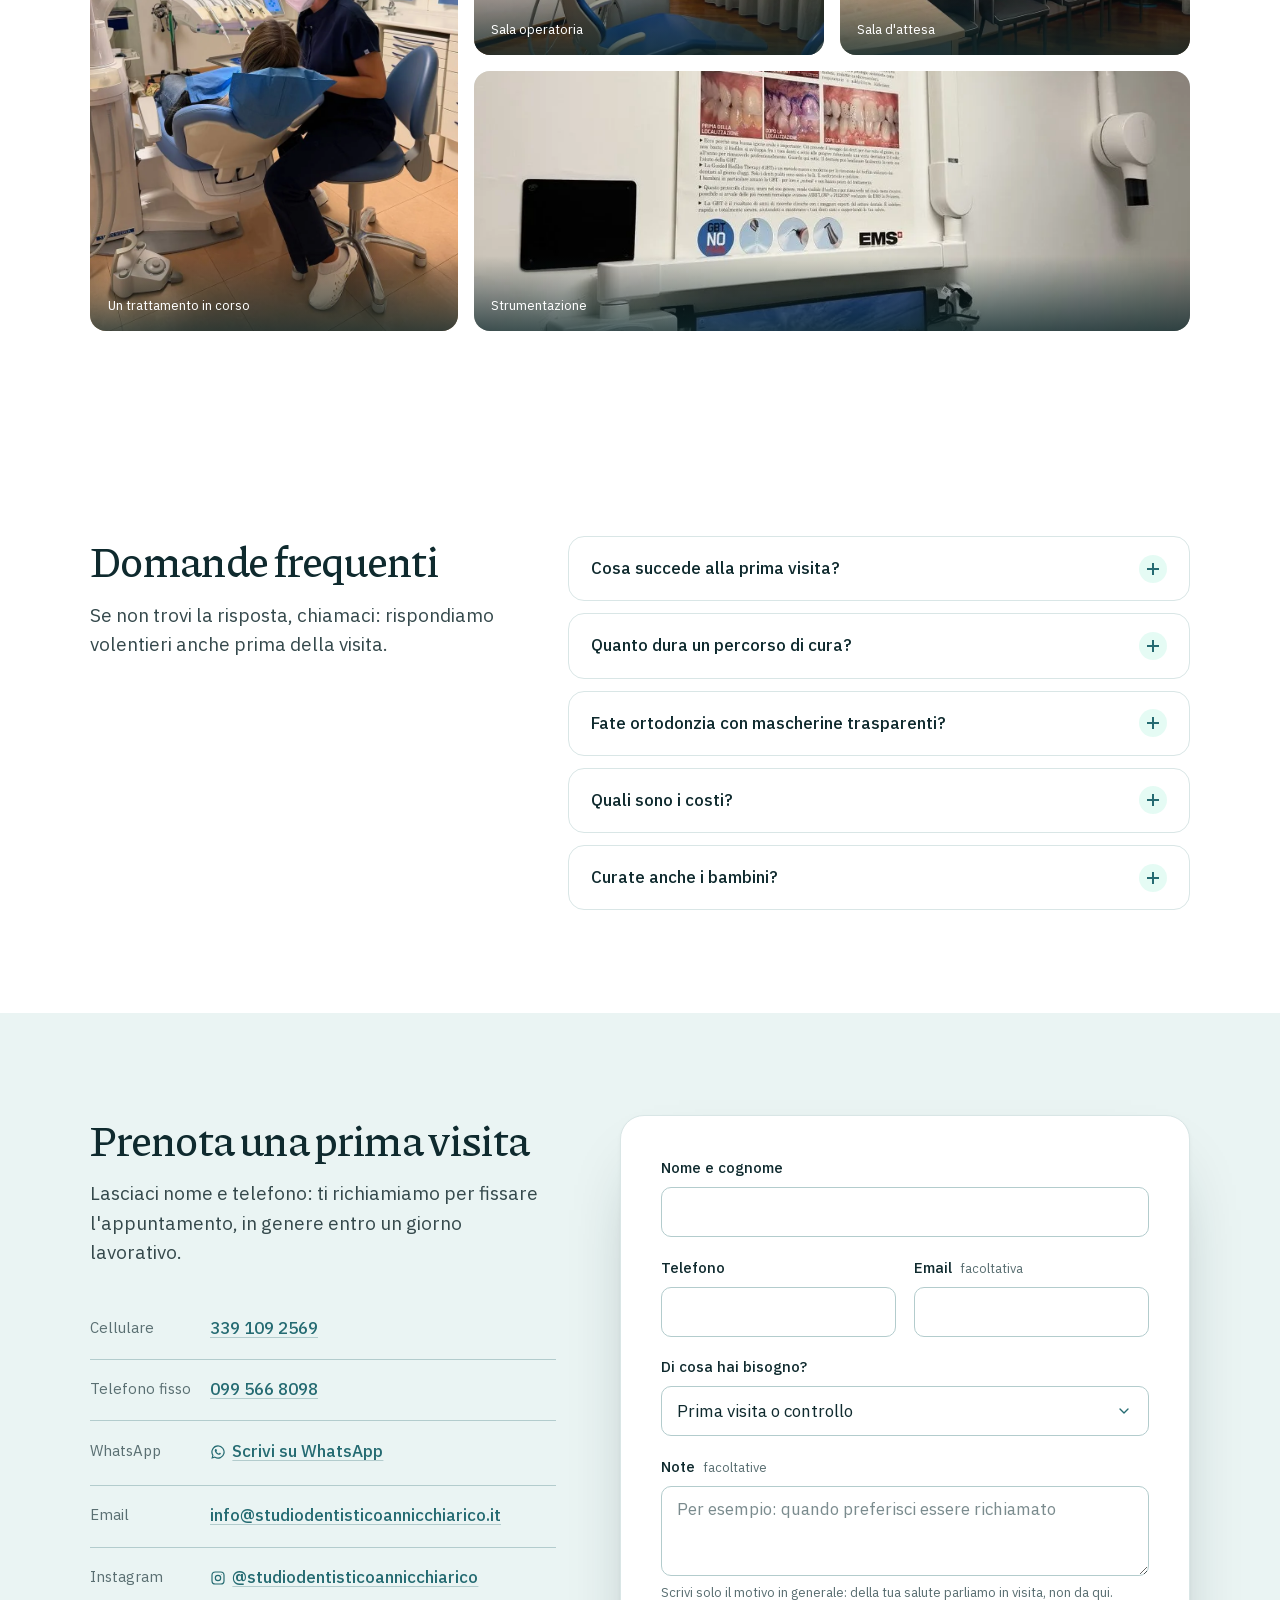
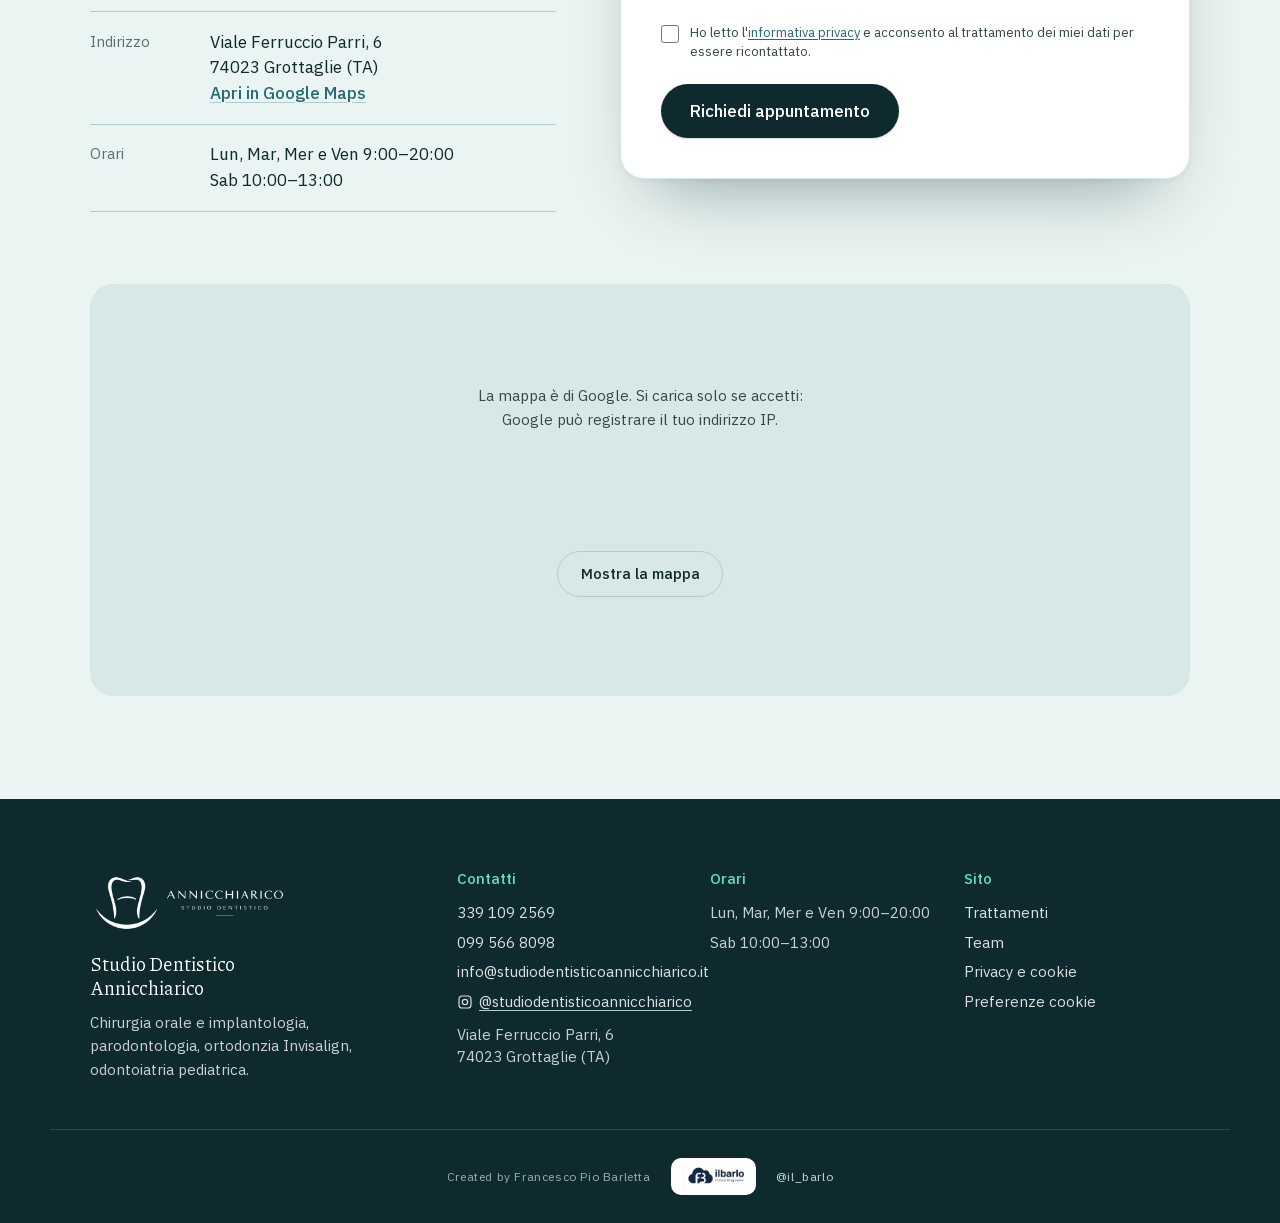
==== commit 1646e4da: "seo integrations" ====
--- a/index.html
+++ b/index.html
@@ -3,14 +3,22 @@
 <head>
 <meta charset="UTF-8">
 <meta name="viewport" content="width=device-width, initial-scale=1">
-<title>Studio Dentistico Annicchiarico, Grottaglie — Implantologia, parodontologia, Invisalign</title>
-<meta name="description" content="Studio Dentistico Annicchiarico a Grottaglie (Taranto): chirurgia orale e implantologia, parodontologia, ortodonzia Invisalign e odontoiatria pediatrica. Diagnosi 3D con TC cone beam e preventivo scritto prima di ogni cura.">
+<title>Dentista a Grottaglie (TA) — Studio Dentistico Annicchiarico</title>
+<meta name="description" content="Studio dentistico a Grottaglie (Taranto): implantologia, parodontologia, Invisalign, sbiancamento e cure per bambini. Diagnosi 3D e preventivo scritto.">
+<meta name="robots" content="index, follow, max-image-preview:large">
+<link rel="canonical" href="https://studiodentisticoannicchiarico.it/">
 <meta name="theme-color" content="#0f2a2e">
 <meta property="og:type" content="website">
 <meta property="og:locale" content="it_IT">
+<meta property="og:site_name" content="Studio Dentistico Annicchiarico">
+<meta property="og:url" content="https://studiodentisticoannicchiarico.it/">
 <meta property="og:title" content="Studio Dentistico Annicchiarico, Grottaglie">
 <meta property="og:description" content="Chirurgia orale e implantologia, parodontologia, ortodonzia Invisalign e odontoiatria pediatrica. Un piano di cura preciso, spiegato prima di iniziare.">
-<meta property="og:image" content="img/studio/sala-operatoria.jpg">
+<meta property="og:image" content="https://studiodentisticoannicchiarico.it/img/studio/sala-operatoria.jpg">
+<meta property="og:image:width" content="960">
+<meta property="og:image:height" content="640">
+<meta property="og:image:alt" content="Sala operatoria dello Studio Dentistico Annicchiarico">
+<meta name="twitter:card" content="summary_large_image">
 <link rel="icon" type="image/png" sizes="32x32" href="img/logo/favicon-32.png">
 <link rel="apple-touch-icon" href="img/logo/apple-touch.png">
 <!-- caratteri ospitati in locale: nessuna richiesta a Google, quindi
@@ -18,7 +26,7 @@
 <link rel="preload" href="fonts/piazzolla-latin.woff2" as="font" type="font/woff2" crossorigin>
 <link rel="preload" href="fonts/ibm-plex-sans-latin.woff2" as="font" type="font/woff2" crossorigin>
 <link rel="stylesheet" href="css/fonts.css?v=5">
-<link rel="stylesheet" href="css/style.css?v=36">
+<link rel="stylesheet" href="css/style.css?v=37">
 <script>document.documentElement.classList.add("js");</script>
 <script defer src="js/script.js?v=22"></script>
 <script defer src="js/cookies.js?v=6"></script>
@@ -26,19 +34,143 @@
 {
   "@context": "https://schema.org",
   "@type": "Dentist",
+  "@id": "https://studiodentisticoannicchiarico.it/#studio",
   "name": "Studio Dentistico Annicchiarico",
   "alternateName": "Centro Odontoiatrico Implantologico Dr. Annicchiarico",
-  "url": "https://studioannicchiarico.it/",
-  "telephone": "+393391092569",
-  "email": "info@studioannicchiarico.it",
-  "image": "https://studioannicchiarico.it/img/studio/sala-operatoria.jpg",
-  "address": { "@type": "PostalAddress", "streetAddress": "Viale Ferruccio Parri, 6", "postalCode": "74023", "addressLocality": "Grottaglie", "addressRegion": "TA", "addressCountry": "IT" },
+  "url": "https://studiodentisticoannicchiarico.it/",
+  "logo": "https://studiodentisticoannicchiarico.it/img/logo/logo-orizzontale-blu.png",
+  "image": [
+    "https://studiodentisticoannicchiarico.it/img/studio/sala-operatoria.jpg",
+    "https://studiodentisticoannicchiarico.it/img/studio/sala-attesa.jpg",
+    "https://studiodentisticoannicchiarico.it/img/studio/tecnologia.jpg"
+  ],
+  "description": "Studio dentistico a Grottaglie: chirurgia orale e implantologia, protesi, parodontologia, conservativa ed endodonzia, sbiancamento, faccette estetiche, ortodonzia Invisalign, gnatologia e odontoiatria pediatrica.",
+  "telephone": "+390995668098",
+  "email": "info@studiodentisticoannicchiarico.it",
+  "contactPoint": [
+    {
+      "@type": "ContactPoint",
+      "telephone": "+393391092569",
+      "contactType": "reservations",
+      "availableLanguage": "Italian"
+    },
+    {
+      "@type": "ContactPoint",
+      "telephone": "+390995668098",
+      "contactType": "customer service",
+      "availableLanguage": "Italian"
+    }
+  ],
+  "address": {
+    "@type": "PostalAddress",
+    "streetAddress": "Viale Ferruccio Parri, 6",
+    "postalCode": "74023",
+    "addressLocality": "Grottaglie",
+    "addressRegion": "TA",
+    "addressCountry": "IT"
+  },
+  "geo": {
+    "@type": "GeoCoordinates",
+    "latitude": 40.5415995,
+    "longitude": 17.4384856
+  },
   "hasMap": "https://maps.app.goo.gl/avrz6cpJVVbKCj4S8",
+  "areaServed": [
+    {
+      "@type": "City",
+      "name": "Grottaglie"
+    },
+    {
+      "@type": "AdministrativeArea",
+      "name": "Provincia di Taranto"
+    }
+  ],
+  "sameAs": [
+    "https://www.instagram.com/studiodentisticoannicchiarico/",
+    "https://maps.app.goo.gl/avrz6cpJVVbKCj4S8"
+  ],
   "openingHoursSpecification": [
-    { "@type": "OpeningHoursSpecification", "dayOfWeek": ["Monday", "Tuesday", "Wednesday", "Friday"], "opens": "09:00", "closes": "20:00" },
-    { "@type": "OpeningHoursSpecification", "dayOfWeek": "Saturday", "opens": "10:00", "closes": "13:00" }
+    {
+      "@type": "OpeningHoursSpecification",
+      "dayOfWeek": [
+        "Monday",
+        "Tuesday",
+        "Wednesday",
+        "Friday"
+      ],
+      "opens": "09:00",
+      "closes": "20:00"
+    },
+    {
+      "@type": "OpeningHoursSpecification",
+      "dayOfWeek": "Saturday",
+      "opens": "10:00",
+      "closes": "13:00"
+    }
   ],
-  "medicalSpecialty": ["Dentistry", "Oral surgery", "Periodontics", "Orthodontics", "Pediatric dentistry"]
+  "medicalSpecialty": [
+    "Dentistry"
+  ],
+  "employee": [
+    {
+      "@type": "Person",
+      "name": "Dr. Ciro Annicchiarico",
+      "jobTitle": "Odontoiatra, chirurgia orale e implantologia"
+    },
+    {
+      "@type": "Person",
+      "name": "Dr.ssa Alice Annicchiarico",
+      "jobTitle": "Odontoiatra, parodontologia e odontoiatria conservativa"
+    }
+  ]
+}
+</script>
+<script type="application/ld+json">
+{
+  "@context": "https://schema.org",
+  "@type": "FAQPage",
+  "mainEntity": [
+    {
+      "@type": "Question",
+      "name": "Cosa succede alla prima visita?",
+      "acceptedAnswer": {
+        "@type": "Answer",
+        "text": "Un esame clinico completo e, quando serve, un approfondimento diagnostico con TC cone beam o scanner intraorale. Da lì costruiamo insieme il piano di cura più adatto."
+      }
+    },
+    {
+      "@type": "Question",
+      "name": "Quanto dura un percorso di cura?",
+      "acceptedAnswer": {
+        "@type": "Answer",
+        "text": "Dipende dal trattamento: i tempi di ogni fase te li indichiamo con chiarezza già dalla prima visita."
+      }
+    },
+    {
+      "@type": "Question",
+      "name": "Fate ortodonzia con mascherine trasparenti?",
+      "acceptedAnswer": {
+        "@type": "Answer",
+        "text": "Sì, siamo centro autorizzato Invisalign, oltre all'ortodonzia fissa e intercettiva per bambini e adulti."
+      }
+    },
+    {
+      "@type": "Question",
+      "name": "Quali sono i costi?",
+      "acceptedAnswer": {
+        "@type": "Answer",
+        "text": "Dipendono dal piano di cura concordato in visita: ricevi sempre un preventivo scritto e chiaro prima di iniziare."
+      }
+    },
+    {
+      "@type": "Question",
+      "name": "Curate anche i bambini?",
+      "acceptedAnswer": {
+        "@type": "Answer",
+        "text": "Sì. Ci occupiamo di pedodonzia, igiene, fluoroprofilassi e ortodonzia intercettiva, con tempi e modi adatti ai più piccoli."
+      }
+    }
+  ]
 }
 </script>
 </head>
@@ -447,7 +579,7 @@
             </div>
             <div>
               <dt>Email</dt>
-              <dd><a href="mailto:info@studioannicchiarico.it">info@studioannicchiarico.it</a></dd>
+              <dd><a href="mailto:info@studiodentisticoannicchiarico.it">info@studiodentisticoannicchiarico.it</a></dd>
             </div>
             <div>
               <dt>Instagram</dt>
@@ -555,7 +687,7 @@
       <h2>Contatti</h2>
       <p><a href="tel:+393391092569">339 109 2569</a></p>
       <p><a href="tel:+390995668098">099 566 8098</a></p>
-      <p><a href="mailto:info@studioannicchiarico.it">info@studioannicchiarico.it</a></p>
+      <p><a href="mailto:info@studiodentisticoannicchiarico.it">info@studiodentisticoannicchiarico.it</a></p>
       <p><a class="icon-link" href="https://www.instagram.com/studiodentisticoannicchiarico/" target="_blank" rel="noopener">
         <svg viewBox="0 0 24 24" fill="none" stroke="currentColor" stroke-width="1.8" stroke-linecap="round" stroke-linejoin="round" aria-hidden="true"><rect x="3" y="3" width="18" height="18" rx="5"/><circle cx="12" cy="12" r="4"/><circle cx="17.3" cy="6.7" r="0.6" fill="currentColor" stroke="none"/></svg>
         <span>@studiodentisticoannicchiarico</span>
@@ -601,7 +733,7 @@
       <svg viewBox="0 0 24 24" aria-hidden="true"><path d="M12 2a10 10 0 0 0-8.6 15.1L2 22l5.1-1.3A10 10 0 1 0 12 2Zm0 18.2a8.1 8.1 0 0 1-4.2-1.2l-.3-.2-3 .8.8-2.9-.2-.3A8.2 8.2 0 1 1 12 20.2Zm4.5-6.1c-.2-.1-1.5-.7-1.7-.8-.2-.1-.4-.1-.6.1-.2.2-.7.8-.8.9-.1.2-.3.2-.5.1-.2-.1-1-.4-1.9-1.2-.7-.6-1.2-1.4-1.3-1.6-.1-.2 0-.4.1-.5.1-.1.2-.3.4-.4.1-.1.2-.2.2-.4.1-.2 0-.3 0-.4-.1-.1-.6-1.4-.8-1.9-.2-.5-.4-.4-.6-.4h-.5c-.2 0-.4.1-.6.3-.2.2-.8.8-.8 1.9s.8 2.2.9 2.4c.1.2 1.6 2.4 3.8 3.4.5.2 1 .4 1.3.5.5.2 1 .1 1.4.1.4-.1 1.3-.5 1.5-1.1.2-.5.2-1 .1-1.1-.1-.1-.2-.2-.4-.3Z" fill="currentColor"/></svg>
       <span>WhatsApp</span>
     </a>
-    <a href="mailto:info@studioannicchiarico.it">
+    <a href="mailto:info@studiodentisticoannicchiarico.it">
       <svg viewBox="0 0 24 24" fill="none" stroke="currentColor" stroke-width="1.8" stroke-linecap="round" stroke-linejoin="round" aria-hidden="true"><rect x="3" y="5" width="18" height="14" rx="2"/><path d="m4 7 8 6 8-6"/></svg>
       <span>Email</span>
     </a>
--- a/css/style.css
+++ b/css/style.css
@@ -822,6 +822,15 @@
   grid-template-columns: repeat(4, minmax(0, 1fr));
   gap: var(--space-2);
 }
+/* su 4 colonne l'ultima riga incompleta si centra: griglia a 8 mezze colonne,
+   ogni scheda ne occupa 2 e la prima scheda dell'ultima riga parte più a destra */
+@media (min-width: 1001px) {
+  .treatment-grid { grid-template-columns: repeat(8, minmax(0, 1fr)); }
+  .treatment-card { grid-column: span 2; }
+  .treatment-card:nth-child(4n+1):nth-last-child(3) { grid-column: 2 / span 2; }
+  .treatment-card:nth-child(4n+1):nth-last-child(2) { grid-column: 3 / span 2; }
+  .treatment-card:nth-child(4n+1):last-child { grid-column: 4 / span 2; }
+}
 
 .treatment-card {
   display: flex;
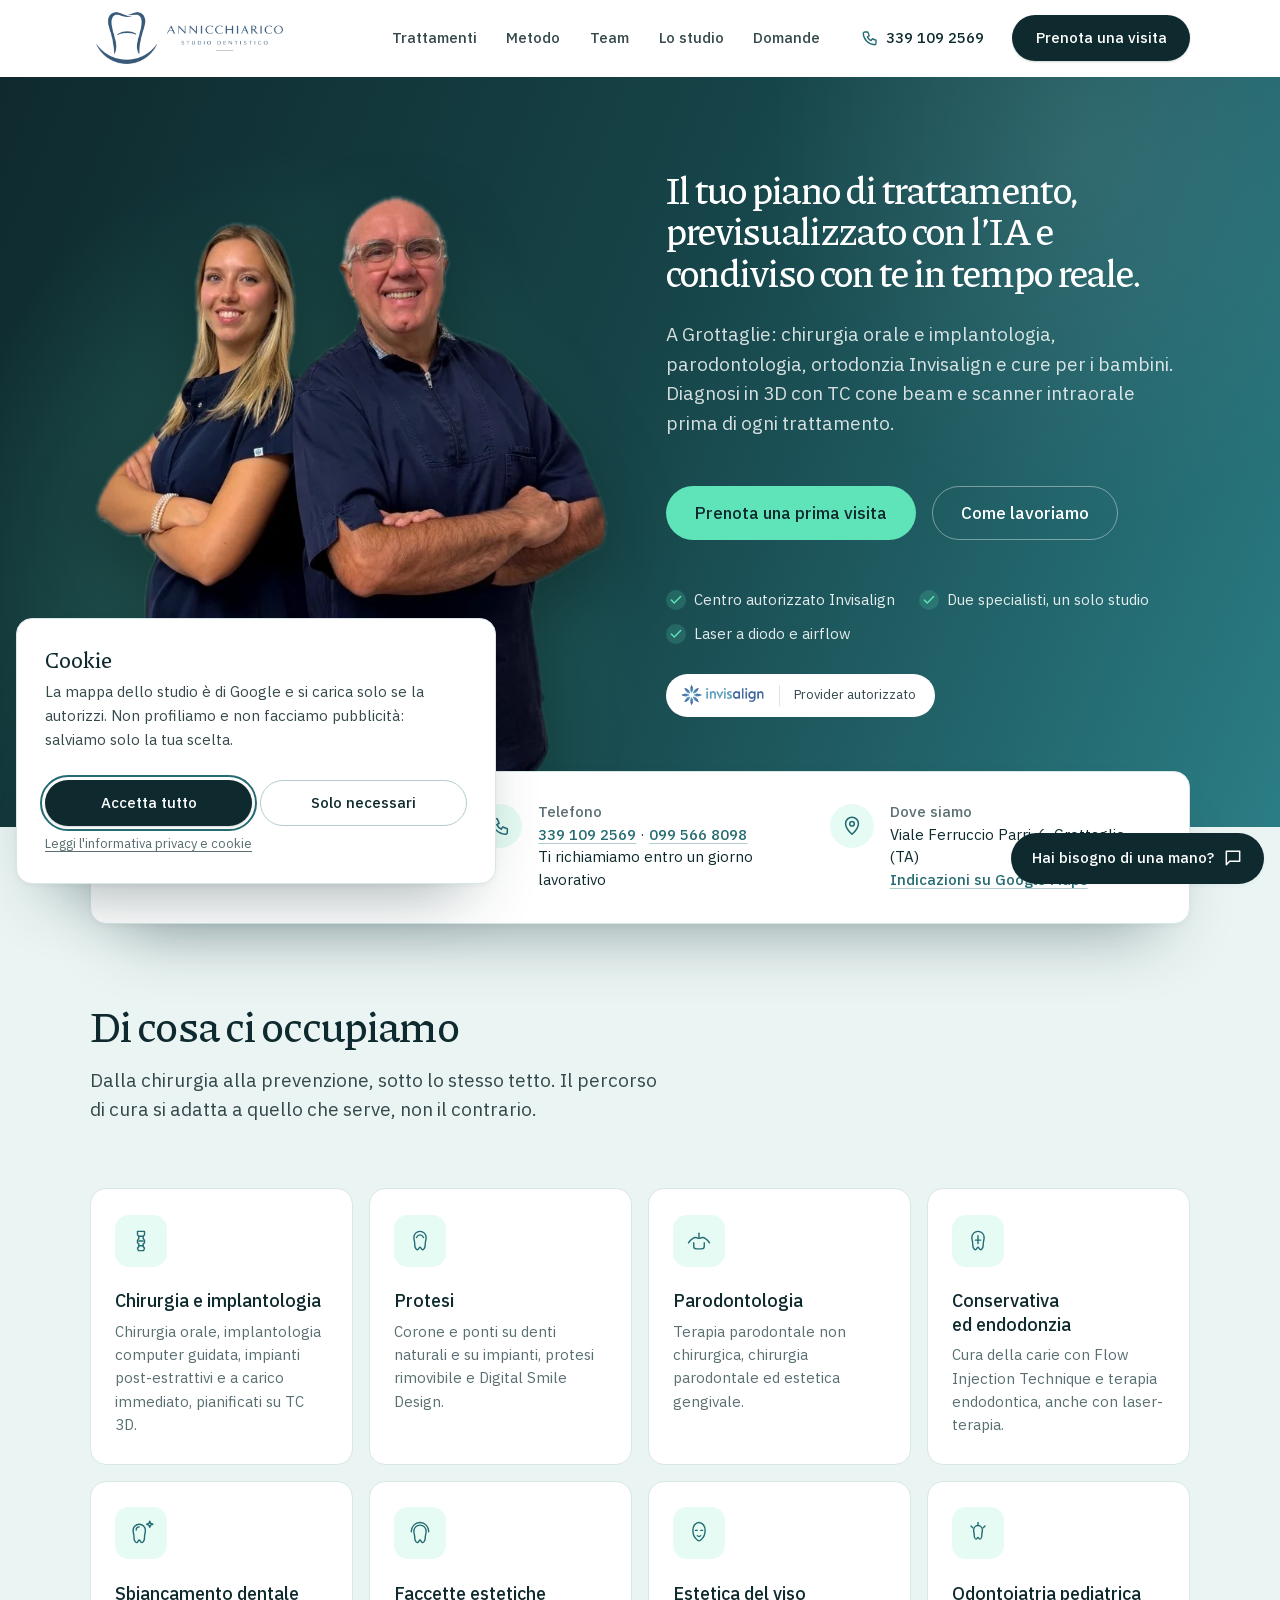
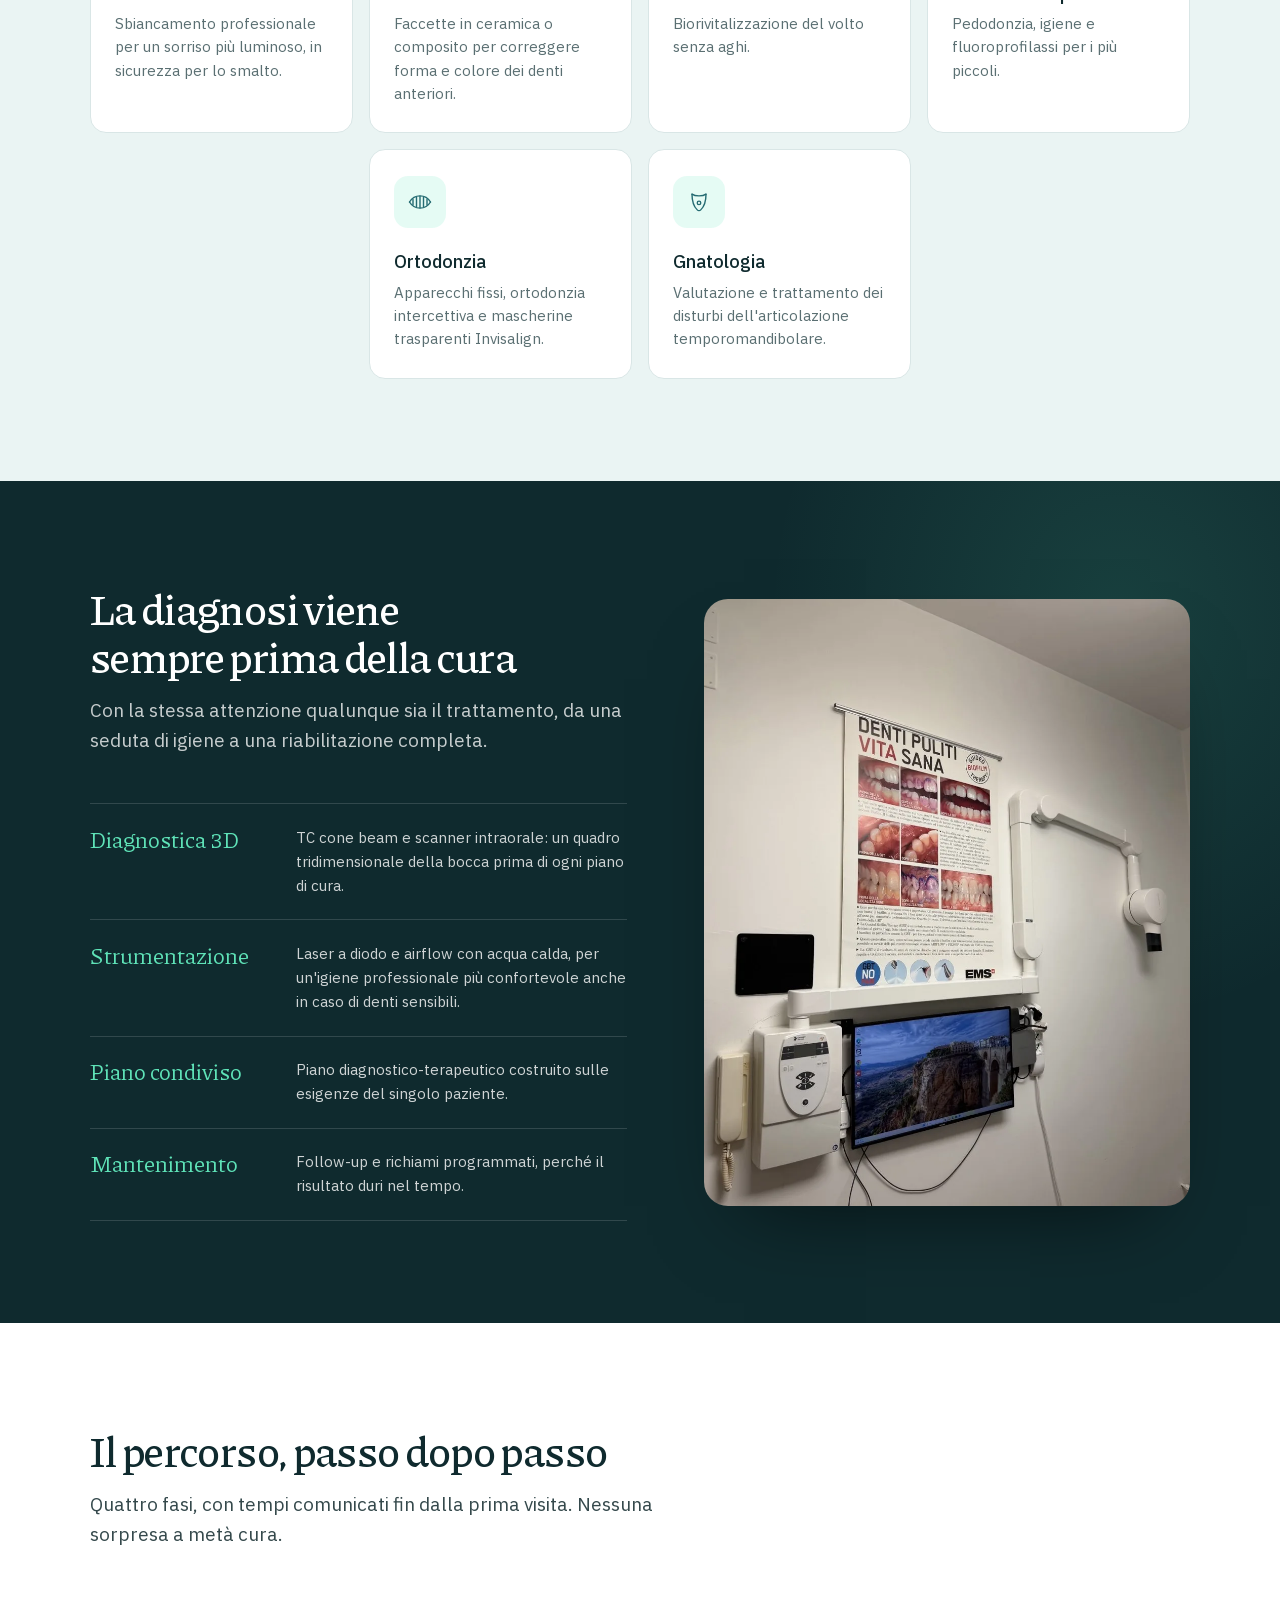
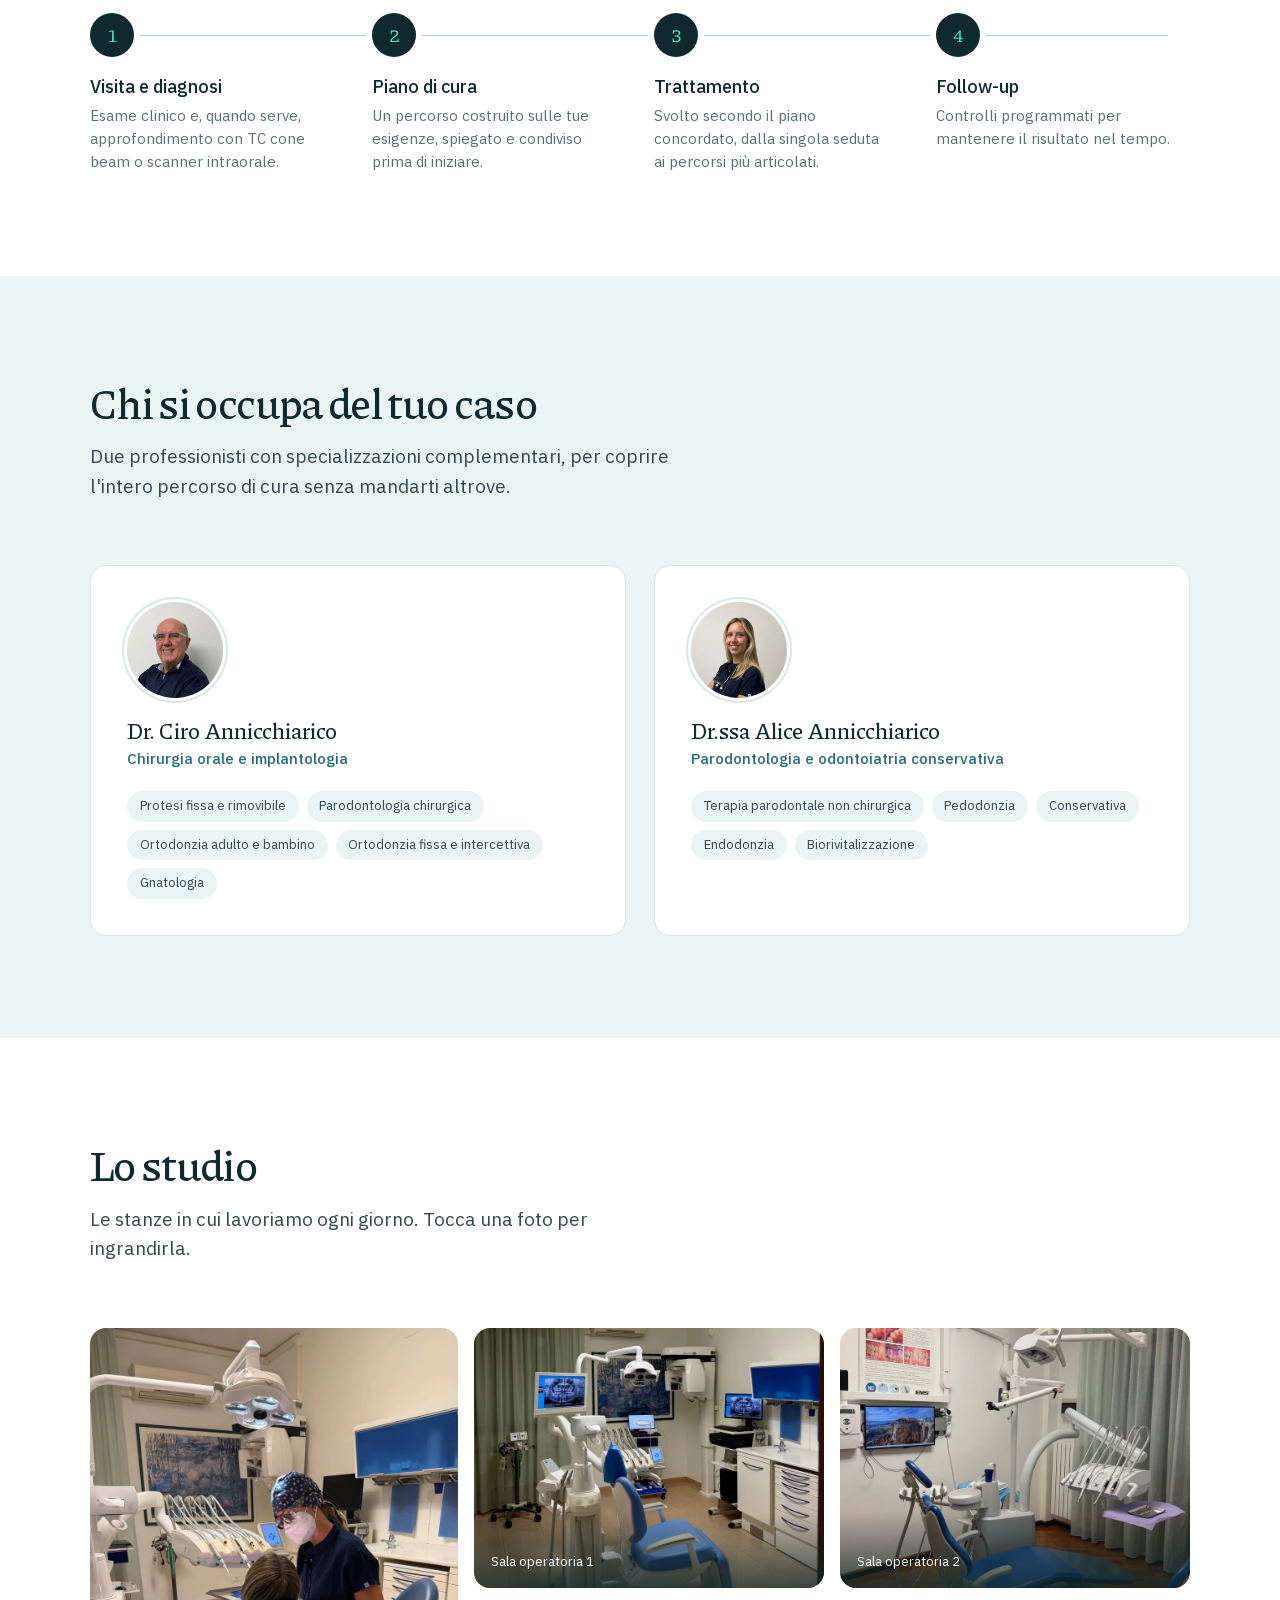
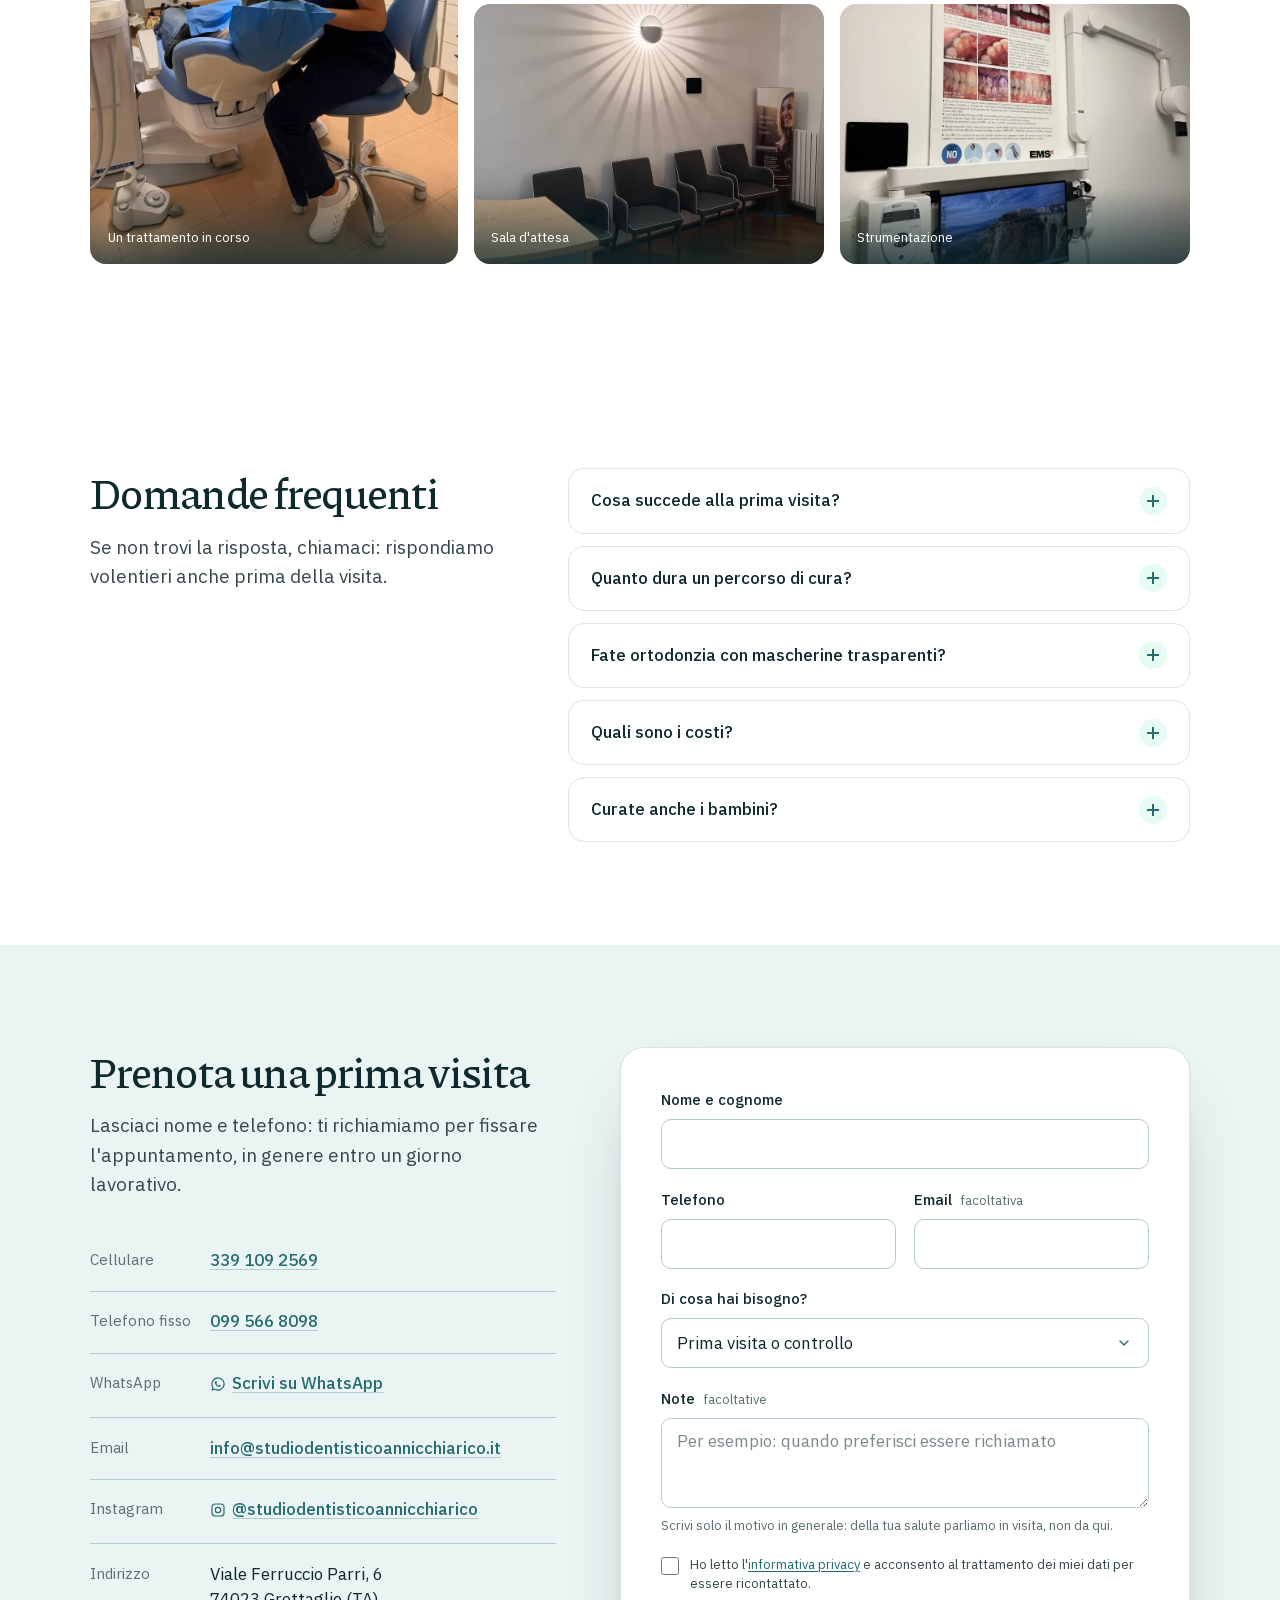
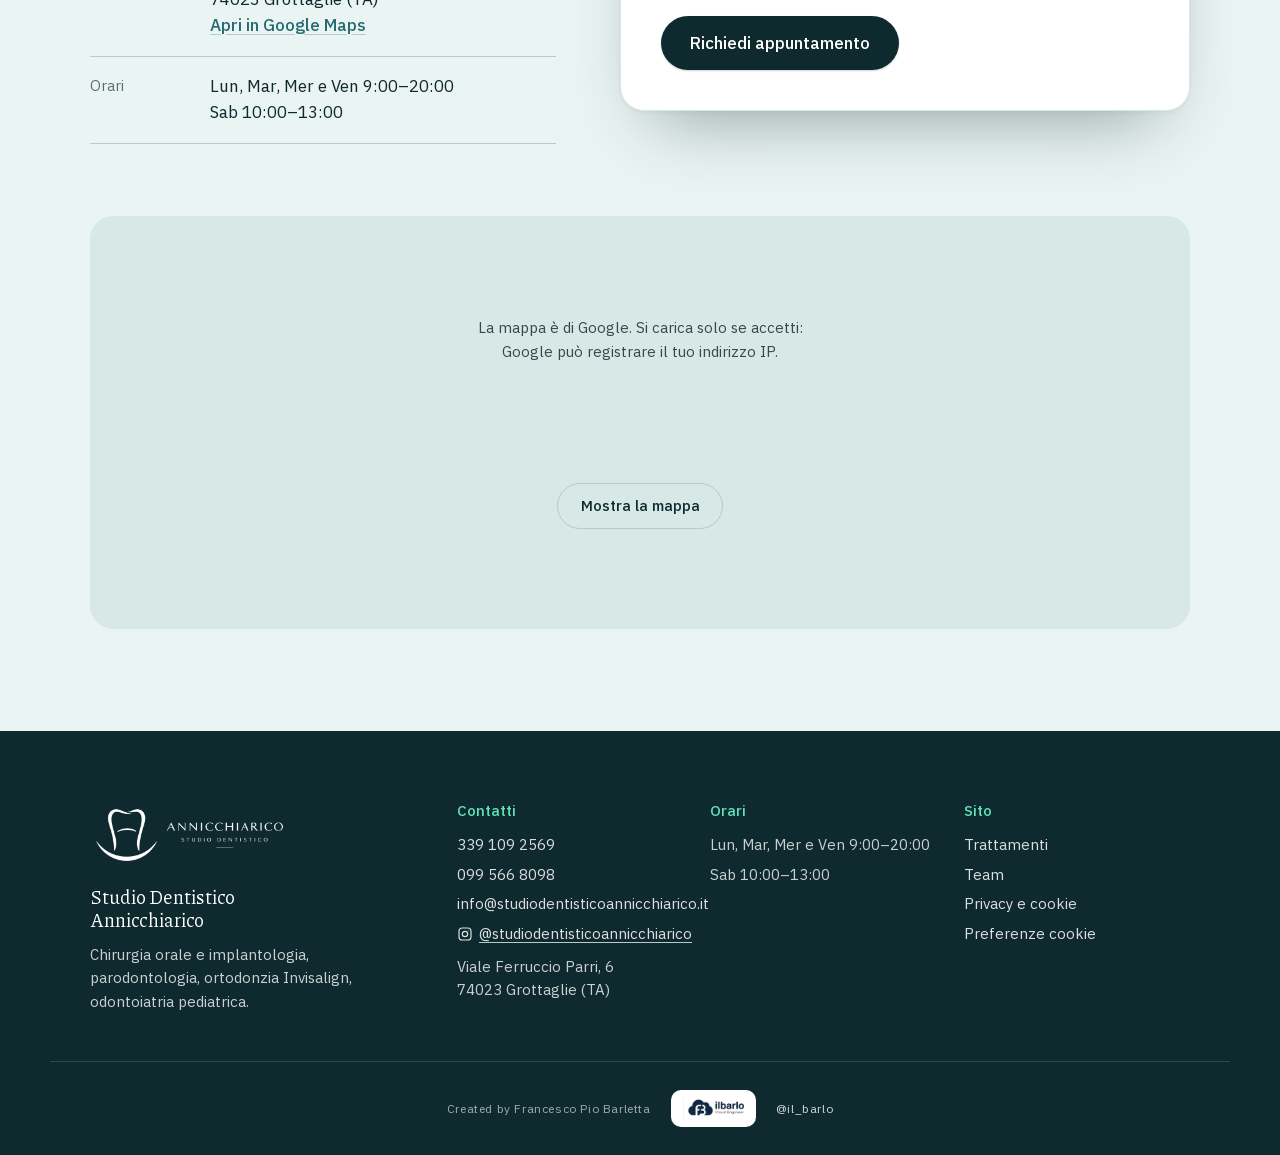
==== commit e86bc0e4: "beta version" ====
--- a/index.html
+++ b/index.html
@@ -4,7 +4,7 @@
 <meta charset="UTF-8">
 <meta name="viewport" content="width=device-width, initial-scale=1">
 <title>Dentista a Grottaglie (TA) — Studio Dentistico Annicchiarico</title>
-<meta name="description" content="Studio dentistico a Grottaglie (Taranto): implantologia, parodontologia, Invisalign, sbiancamento e cure per bambini. Diagnosi 3D e preventivo scritto.">
+<meta name="description" content="Studio dentistico a Grottaglie (Taranto): implantologia, parodontologia, Invisalign, sbiancamento e cure per bambini. Diagnosi 3D con TC cone beam.">
 <meta name="robots" content="index, follow, max-image-preview:large">
 <link rel="canonical" href="https://studiodentisticoannicchiarico.it/">
 <meta name="theme-color" content="#0f2a2e">
@@ -13,11 +13,11 @@
 <meta property="og:site_name" content="Studio Dentistico Annicchiarico">
 <meta property="og:url" content="https://studiodentisticoannicchiarico.it/">
 <meta property="og:title" content="Studio Dentistico Annicchiarico, Grottaglie">
-<meta property="og:description" content="Chirurgia orale e implantologia, parodontologia, ortodonzia Invisalign e odontoiatria pediatrica. Un piano di cura preciso, spiegato prima di iniziare.">
-<meta property="og:image" content="https://studiodentisticoannicchiarico.it/img/studio/sala-operatoria.jpg">
-<meta property="og:image:width" content="960">
-<meta property="og:image:height" content="640">
-<meta property="og:image:alt" content="Sala operatoria dello Studio Dentistico Annicchiarico">
+<meta property="og:description" content="Chirurgia orale e implantologia, parodontologia, ortodonzia Invisalign e odontoiatria pediatrica. Il tuo piano di trattamento, previsualizzato con l’IA e condiviso con te in tempo reale.">
+<meta property="og:image" content="https://studiodentisticoannicchiarico.it/img/anteprima-link.jpg">
+<meta property="og:image:width" content="1200">
+<meta property="og:image:height" content="630">
+<meta property="og:image:alt" content="Dr.ssa Alice e Dr. Ciro Annicchiarico, Studio Dentistico Annicchiarico a Grottaglie">
 <meta name="twitter:card" content="summary_large_image">
 <link rel="icon" type="image/png" sizes="32x32" href="img/logo/favicon-32.png">
 <link rel="apple-touch-icon" href="img/logo/apple-touch.png">
@@ -26,7 +26,7 @@
 <link rel="preload" href="fonts/piazzolla-latin.woff2" as="font" type="font/woff2" crossorigin>
 <link rel="preload" href="fonts/ibm-plex-sans-latin.woff2" as="font" type="font/woff2" crossorigin>
 <link rel="stylesheet" href="css/fonts.css?v=5">
-<link rel="stylesheet" href="css/style.css?v=37">
+<link rel="stylesheet" href="css/style.css?v=45">
 <script>document.documentElement.classList.add("js");</script>
 <script defer src="js/script.js?v=22"></script>
 <script defer src="js/cookies.js?v=6"></script>
@@ -40,6 +40,7 @@
   "url": "https://studiodentisticoannicchiarico.it/",
   "logo": "https://studiodentisticoannicchiarico.it/img/logo/logo-orizzontale-blu.png",
   "image": [
+    "https://studiodentisticoannicchiarico.it/img/studio/sala-operatoria-1.jpg",
     "https://studiodentisticoannicchiarico.it/img/studio/sala-operatoria.jpg",
     "https://studiodentisticoannicchiarico.it/img/studio/sala-attesa.jpg",
     "https://studiodentisticoannicchiarico.it/img/studio/tecnologia.jpg"
@@ -159,7 +160,7 @@
       "name": "Quali sono i costi?",
       "acceptedAnswer": {
         "@type": "Answer",
-        "text": "Dipendono dal piano di cura concordato in visita: ricevi sempre un preventivo scritto e chiaro prima di iniziare."
+        "text": "Dipendono dal piano di cura: li valutiamo e te li illustriamo in studio, dopo la visita."
       }
     },
     {
@@ -219,14 +220,14 @@
     <div class="wrap hero-inner">
       <figure class="hero-figure">
         <picture>
-          <source type="image/webp" srcset="img/team/dr-alice-cutout.webp">
-          <img class="hero-photo" src="img/team/dr-alice-cutout.png" alt="Dr.ssa Alice Annicchiarico" width="461" height="926" fetchpriority="high">
+          <source type="image/webp" srcset="img/team/team-cutout.webp">
+          <img class="hero-photo" src="img/team/team-cutout.png" alt="Dr.ssa Alice Annicchiarico e Dr. Ciro Annicchiarico" width="673" height="826" fetchpriority="high">
         </picture>
       </figure>
 
       <div class="hero-text">
-        <h1>Un piano di cura preciso, spiegato prima di iniziare.</h1>
-        <p class="hero-lede">A Grottaglie: chirurgia orale e implantologia, parodontologia, ortodonzia Invisalign e cure per i bambini. Diagnosi in 3D con TC cone beam e scanner intraorale, preventivo scritto prima di ogni trattamento.</p>
+        <h1>Il tuo piano di trattamento, previsualizzato con&nbsp;l’IA e condiviso con&nbsp;te in tempo reale.</h1>
+        <p class="hero-lede">A Grottaglie: chirurgia orale e implantologia, parodontologia, ortodonzia Invisalign e cure per i bambini. Diagnosi in 3D con TC cone beam e scanner intraorale prima di ogni trattamento.</p>
         <div class="hero-actions">
           <a class="btn btn-primary btn-lg" href="#contatti">Prenota una prima visita</a>
           <a class="btn btn-ghost btn-lg" href="#metodo">Come lavoriamo</a>
@@ -295,14 +296,14 @@
             <svg viewBox="0 0 32 32"><path d="M12 5h8v4l-1.5 1.5v3L20 15v3l-1.5 1.5v3L20 24l-1 3h-6l-1-3 1.5-1.5v-3L12 18v-3l1.5-1.5v-3L12 9z"/><path d="M13.5 10.5h5M13.5 16h5M13.5 21.5h5"/></svg>
           </span>
           <h3>Chirurgia e implantologia</h3>
-          <p>Chirurgia orale, impianti post-estrattivi e a carico immediato, pianificati su TC 3D.</p>
+          <p>Chirurgia orale, implantologia computer guidata, impianti post-estrattivi e a carico immediato, pianificati su TC 3D.</p>
         </li>
         <li class="treatment-card">
           <span class="treatment-icon" aria-hidden="true">
             <svg viewBox="0 0 32 32"><path d="M9 12c0-4 3-7 7-7s7 3 7 7c0 3-1 4-1 8 0 3-1.5 6-3 6s-2-3-3-3-1.5 3-3 3-3-3-3-6c0-4-1-5-1-8z"/><path d="M12 12c1-2 2.5-3 4-3s3 1 4 3"/></svg>
           </span>
           <h3>Protesi</h3>
-          <p>Corone e ponti su denti naturali e su impianti, protesi rimovibile.</p>
+          <p>Corone e ponti su denti naturali e su impianti, protesi rimovibile e Digital Smile Design.</p>
         </li>
         <li class="treatment-card">
           <span class="treatment-icon" aria-hidden="true">
@@ -316,7 +317,7 @@
             <svg viewBox="0 0 32 32"><path d="M9 12c0-4 3-7 7-7s7 3 7 7c0 3-1 4-1 8 0 3-1.5 6-3 6s-2-3-3-3-1.5 3-3 3-3-3-3-6c0-4-1-5-1-8z"/><path d="M16 10v9"/><path d="M13 15h6"/></svg>
           </span>
           <h3>Conservativa ed endodonzia</h3>
-          <p>Cura della carie e devitalizzazioni, anche con laser-terapia.</p>
+          <p>Cura della carie con Flow Injection Technique e terapia endodontica, anche con laser-terapia.</p>
         </li>
         <li class="treatment-card">
           <span class="treatment-icon" aria-hidden="true">
@@ -375,15 +376,15 @@
         <dl class="method-list" data-reveal-group>
           <div>
             <dt>Diagnostica 3D</dt>
-            <dd>TC cone beam e scanner intraorale: un quadro tridimensionale della bocca prima di ogni piano di cura, senza impronte in pasta.</dd>
+            <dd>TC cone beam e scanner intraorale: un quadro tridimensionale della bocca prima di ogni piano di cura.</dd>
           </div>
           <div>
             <dt>Strumentazione</dt>
-            <dd>Laser a diodo e airflow con acqua calda, per una pulizia più confortevole anche in caso di denti sensibili.</dd>
+            <dd>Laser a diodo e airflow con acqua calda, per un'igiene professionale più confortevole anche in caso di denti sensibili.</dd>
           </div>
           <div>
             <dt>Piano condiviso</dt>
-            <dd>Piano diagnostico-terapeutico costruito sulle esigenze del singolo paziente, con tempi e preventivo scritti prima di iniziare.</dd>
+            <dd>Piano diagnostico-terapeutico costruito sulle esigenze del singolo paziente.</dd>
           </div>
           <div>
             <dt>Mantenimento</dt>
@@ -416,7 +417,7 @@
         <li>
           <span class="path-number" aria-hidden="true">2</span>
           <h3>Piano di cura</h3>
-          <p>Un percorso costruito sulle tue esigenze, con preventivo scritto e condiviso prima di iniziare.</p>
+          <p>Un percorso costruito sulle tue esigenze, spiegato e condiviso prima di iniziare.</p>
         </li>
         <li>
           <span class="path-number" aria-hidden="true">3</span>
@@ -441,7 +442,10 @@
       </div>
       <ul class="team-grid" data-reveal-group>
         <li class="team-card">
-          <span class="team-initials" aria-hidden="true">CA</span>
+          <picture class="team-photo">
+            <source type="image/webp" srcset="img/team/dr-ciro.webp">
+            <img src="img/team/dr-ciro.jpg" alt="Dr. Ciro Annicchiarico" width="360" height="360" loading="lazy">
+          </picture>
           <h3>Dr. Ciro Annicchiarico</h3>
           <p class="team-role">Chirurgia orale e implantologia</p>
           <ul class="chip-list">
@@ -489,12 +493,21 @@
           </button>
         </li>
         <li>
-          <button type="button" class="gallery-open" data-full="img/studio/originali/sala-operatoria.jpg" data-caption="Sala operatoria">
+          <button type="button" class="gallery-open" data-full="img/studio/originali/sala1.jpg" data-caption="Sala operatoria 1">
+            <picture>
+              <source type="image/webp" srcset="img/studio/sala-operatoria-1.webp">
+              <img src="img/studio/sala-operatoria-1.jpg" alt="Sala operatoria 1 dello studio" loading="lazy" width="960" height="640">
+            </picture>
+            <span>Sala operatoria 1</span>
+          </button>
+        </li>
+        <li>
+          <button type="button" class="gallery-open" data-full="img/studio/originali/sala-operatoria.jpg" data-caption="Sala operatoria 2">
             <picture>
               <source type="image/webp" srcset="img/studio/sala-operatoria.webp">
-              <img src="img/studio/sala-operatoria.jpg" alt="Sala operatoria dello studio" loading="lazy" width="960" height="640">
+              <img src="img/studio/sala-operatoria.jpg" alt="Sala operatoria 2 dello studio" loading="lazy" width="960" height="640">
             </picture>
-            <span>Sala operatoria</span>
+            <span>Sala operatoria 2</span>
           </button>
         </li>
         <li>
@@ -506,7 +519,7 @@
             <span>Sala d'attesa</span>
           </button>
         </li>
-        <li class="gallery-wide">
+        <li>
           <button type="button" class="gallery-open" data-full="img/studio/originali/tecnologia.jpg" data-caption="Strumentazione">
             <picture>
               <source type="image/webp" srcset="img/studio/tecnologia.webp">
@@ -542,7 +555,7 @@
         </details>
         <details>
           <summary>Quali sono i costi?</summary>
-          <p>Dipendono dal piano di cura concordato in visita: ricevi sempre un preventivo scritto e chiaro prima di iniziare.</p>
+          <p>Dipendono dal piano di cura: li valutiamo e te li illustriamo in studio, dopo la visita.</p>
         </details>
         <details>
           <summary>Curate anche i bambini?</summary>
--- a/css/style.css
+++ b/css/style.css
@@ -572,24 +572,26 @@
 
 .hero-inner {
   display: grid;
-  grid-template-columns: minmax(0, 0.82fr) minmax(0, 1.18fr);
+  grid-template-columns: minmax(0, 1fr) minmax(0, 1fr);
   gap: clamp(1.5rem, 4vw, 4rem);
   align-items: end;
 }
 
 .hero-figure {
   margin: 0;
-  align-self: end;
+  align-self: stretch;
   display: flex;
   align-items: flex-end;
   justify-content: center;
-  height: clamp(480px, 72vh, 680px);
+  padding-top: clamp(3rem, 6vw, 5rem);
+  min-height: 420px;
 }
 .hero-figure picture { display: contents; }
 .hero-photo {
-  height: 100%;
+  height: 94%;
   width: auto;
-  max-width: 100%;
+  max-width: 110%;
+  flex: none;
   object-fit: contain;
   object-position: bottom;
   filter: drop-shadow(0 24px 36px rgba(0, 0, 0, 0.35));
@@ -601,10 +603,11 @@
 }
 
 .hero-text h1 {
-  font-size: var(--t-h1);
-  line-height: 1.04;
-  letter-spacing: -0.022em;
-  max-width: 15ch;
+  font-size: clamp(2.1rem, 3vw, 3rem);
+  text-wrap: balance;
+  line-height: 1.08;
+  letter-spacing: -0.018em;
+  max-width: 22ch;
   color: var(--paper);
 }
 
@@ -752,9 +755,13 @@
 }
 .info-item a:hover { text-decoration-color: currentColor; }
 
+/* schermi medi: meno sbordo, la foto non tocca il testo */
+@media (max-width: 1300px) {
+  .hero-photo { max-width: calc(100% + 1.5rem); }
+}
+
 @media (max-width: 1000px) {
   .hero-inner { grid-template-columns: minmax(0, 0.9fr) minmax(0, 1.1fr); }
-  .hero-figure { height: clamp(440px, 64vh, 560px); }
   .hero-text h1 { max-width: none; }
 }
 
@@ -762,7 +769,7 @@
   .hero-inner { grid-template-columns: 1fr; gap: 0; }
   /* su telefono il testo apre, la figura chiude la fascia poggiando sul bordo */
   .hero-text { order: -1; padding-block: var(--space-4) var(--space-3); }
-  .hero-figure { height: min(82vw, 480px); justify-content: center; }
+  .hero-figure { height: min(100vw, 480px); min-height: 0; padding-top: 0; justify-content: center; }
   .hero-photo { filter: drop-shadow(0 16px 24px rgba(0, 0, 0, 0.35)); }
   .hero-actions .btn { flex: 1 1 auto; }
   .info-card { grid-template-columns: 1fr; gap: var(--space-2); }
@@ -1037,7 +1044,7 @@
 }
 .team-card:hover { border-color: var(--teal); box-shadow: var(--shadow-sm); }
 
-/* ritratto e iniziali hanno la stessa misura: le due schede restano gemelle */
+/* ritratti tondi della stessa misura: le due schede restano gemelle */
 .team-photo {
   display: block;
   width: 96px;
@@ -1053,22 +1060,6 @@
   object-fit: cover;
 }
 
-.team-initials {
-  display: inline-flex;
-  align-items: center;
-  justify-content: center;
-  width: 96px;
-  height: 96px;
-  margin-bottom: 1.25rem;
-  box-shadow: 0 0 0 3px var(--paper), 0 0 0 5px var(--sea-deep);
-  background: var(--ink);
-  color: var(--mint);
-  border-radius: var(--r-pill);
-  font-family: var(--font-display);
-  font-size: var(--t-xl);
-  letter-spacing: 0.02em;
-}
-
 .team-card h3 { font-size: var(--t-xl); margin-bottom: 0.25rem; }
 
 .team-role {
@@ -1104,7 +1095,6 @@
   gap: var(--space-2);
 }
 .gallery-main { grid-row: 1 / 3; }
-.gallery-wide { grid-column: 2 / 4; }
 
 .gallery-open {
   position: relative;
@@ -1139,7 +1129,7 @@
 
 @media (max-width: 760px) {
   .gallery { grid-template-columns: 1fr; grid-auto-rows: auto; }
-  .gallery-main, .gallery-wide { grid-row: auto; grid-column: auto; }
+  .gallery-main { grid-row: auto; grid-column: auto; }
   .gallery-open picture { aspect-ratio: 3 / 2; }
   .gallery-main .gallery-open picture { aspect-ratio: 4 / 5; }
 }
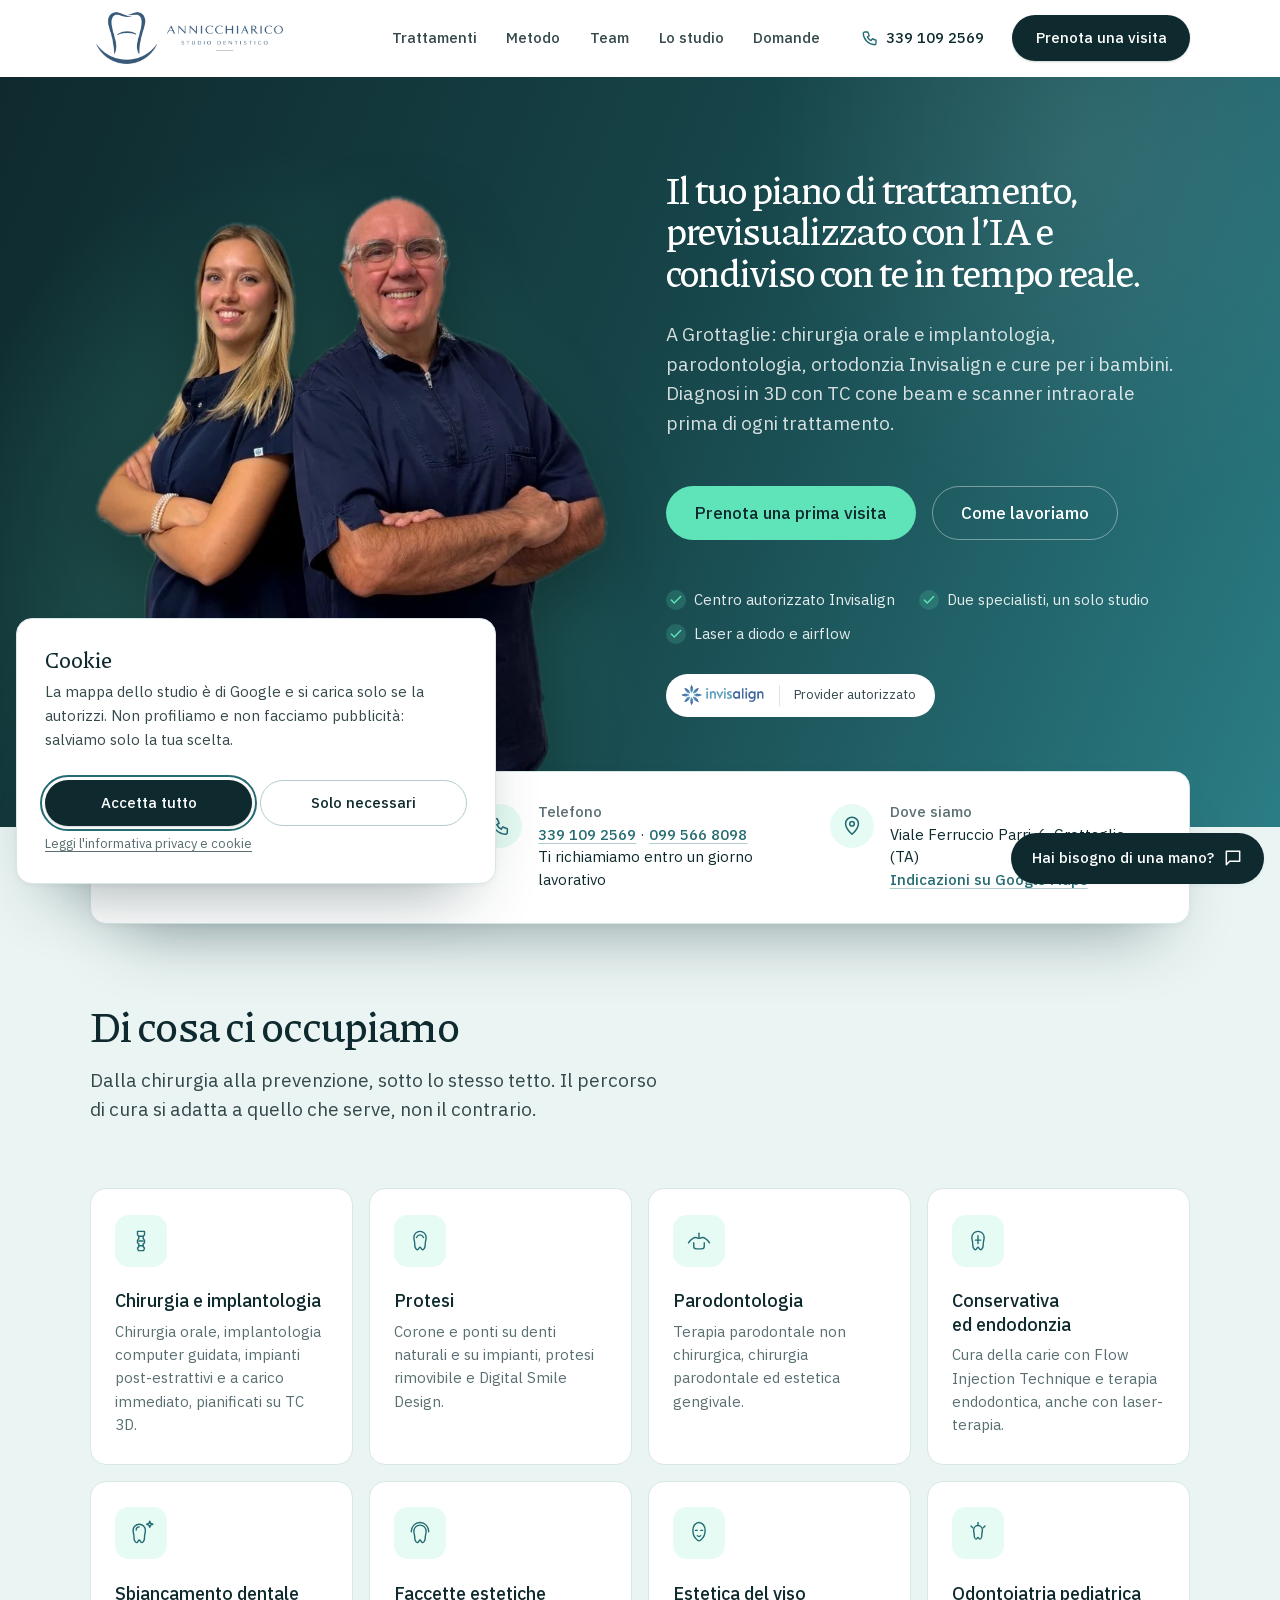
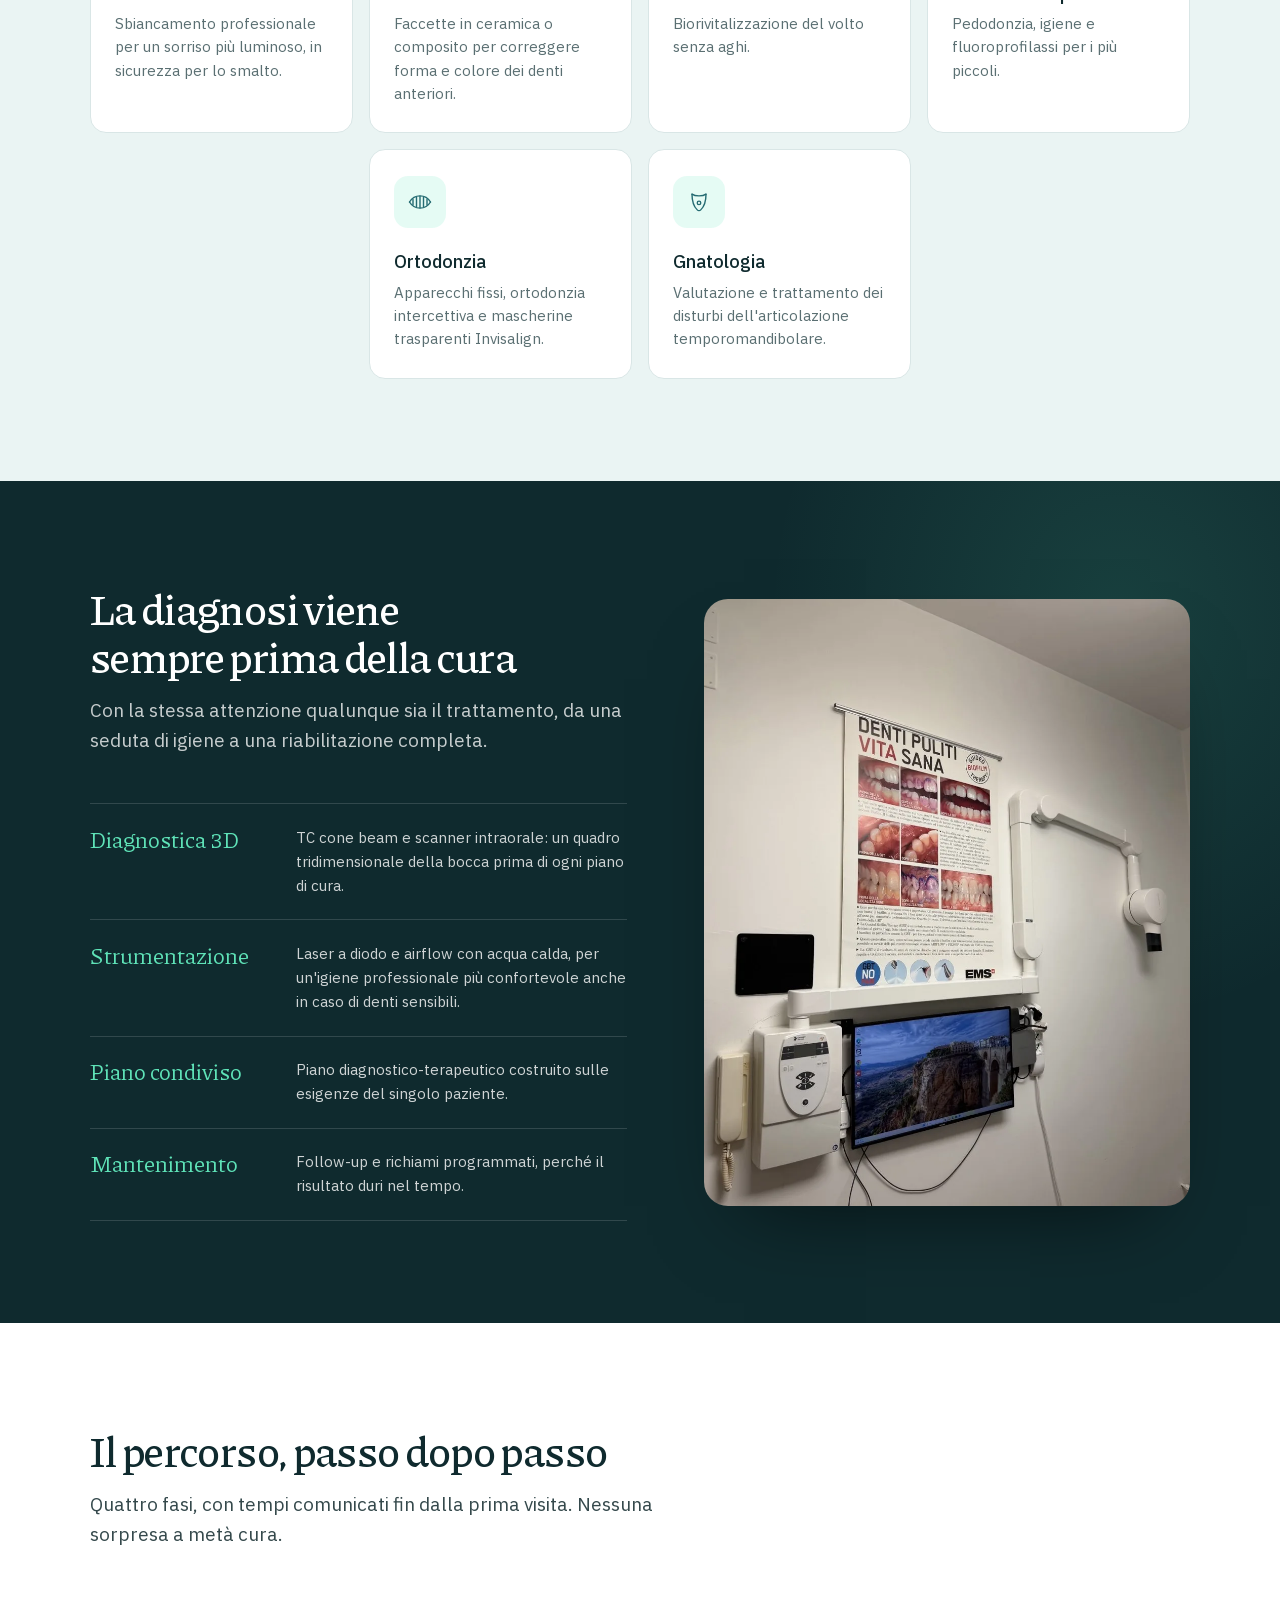
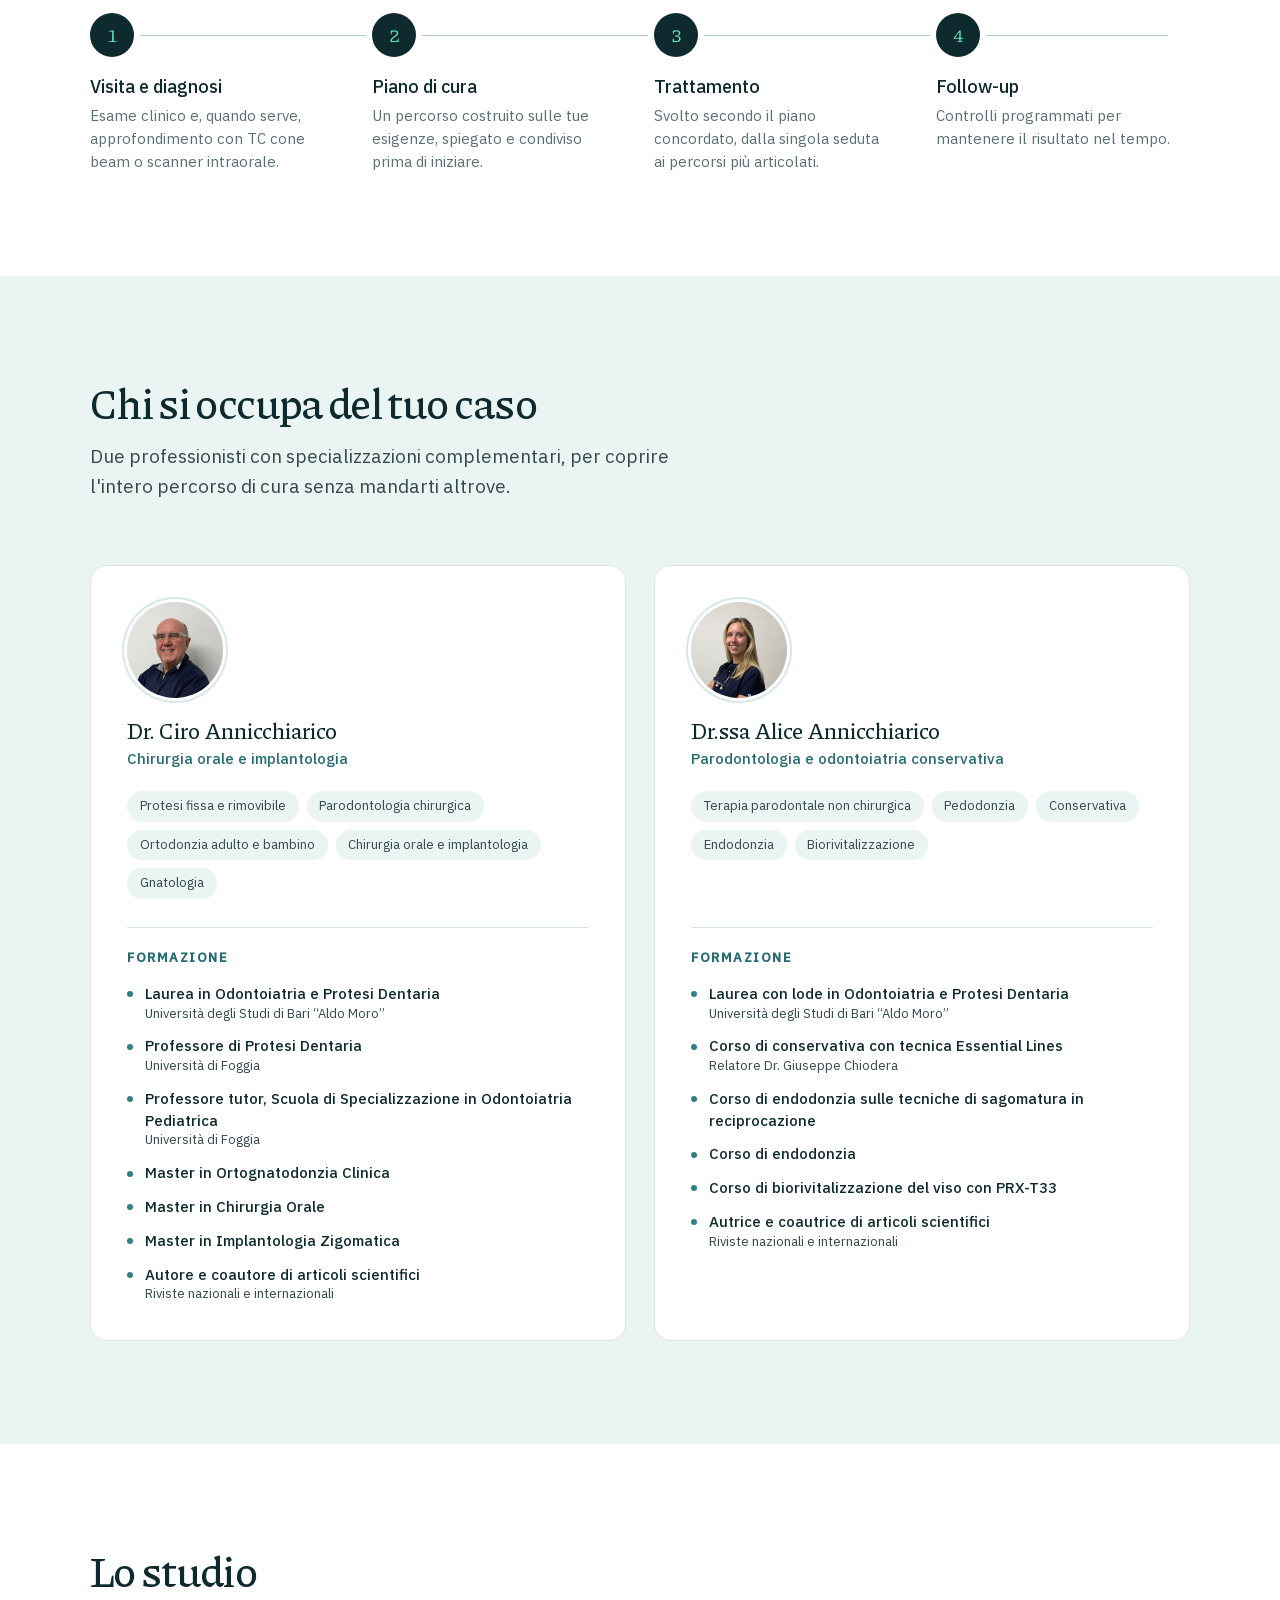
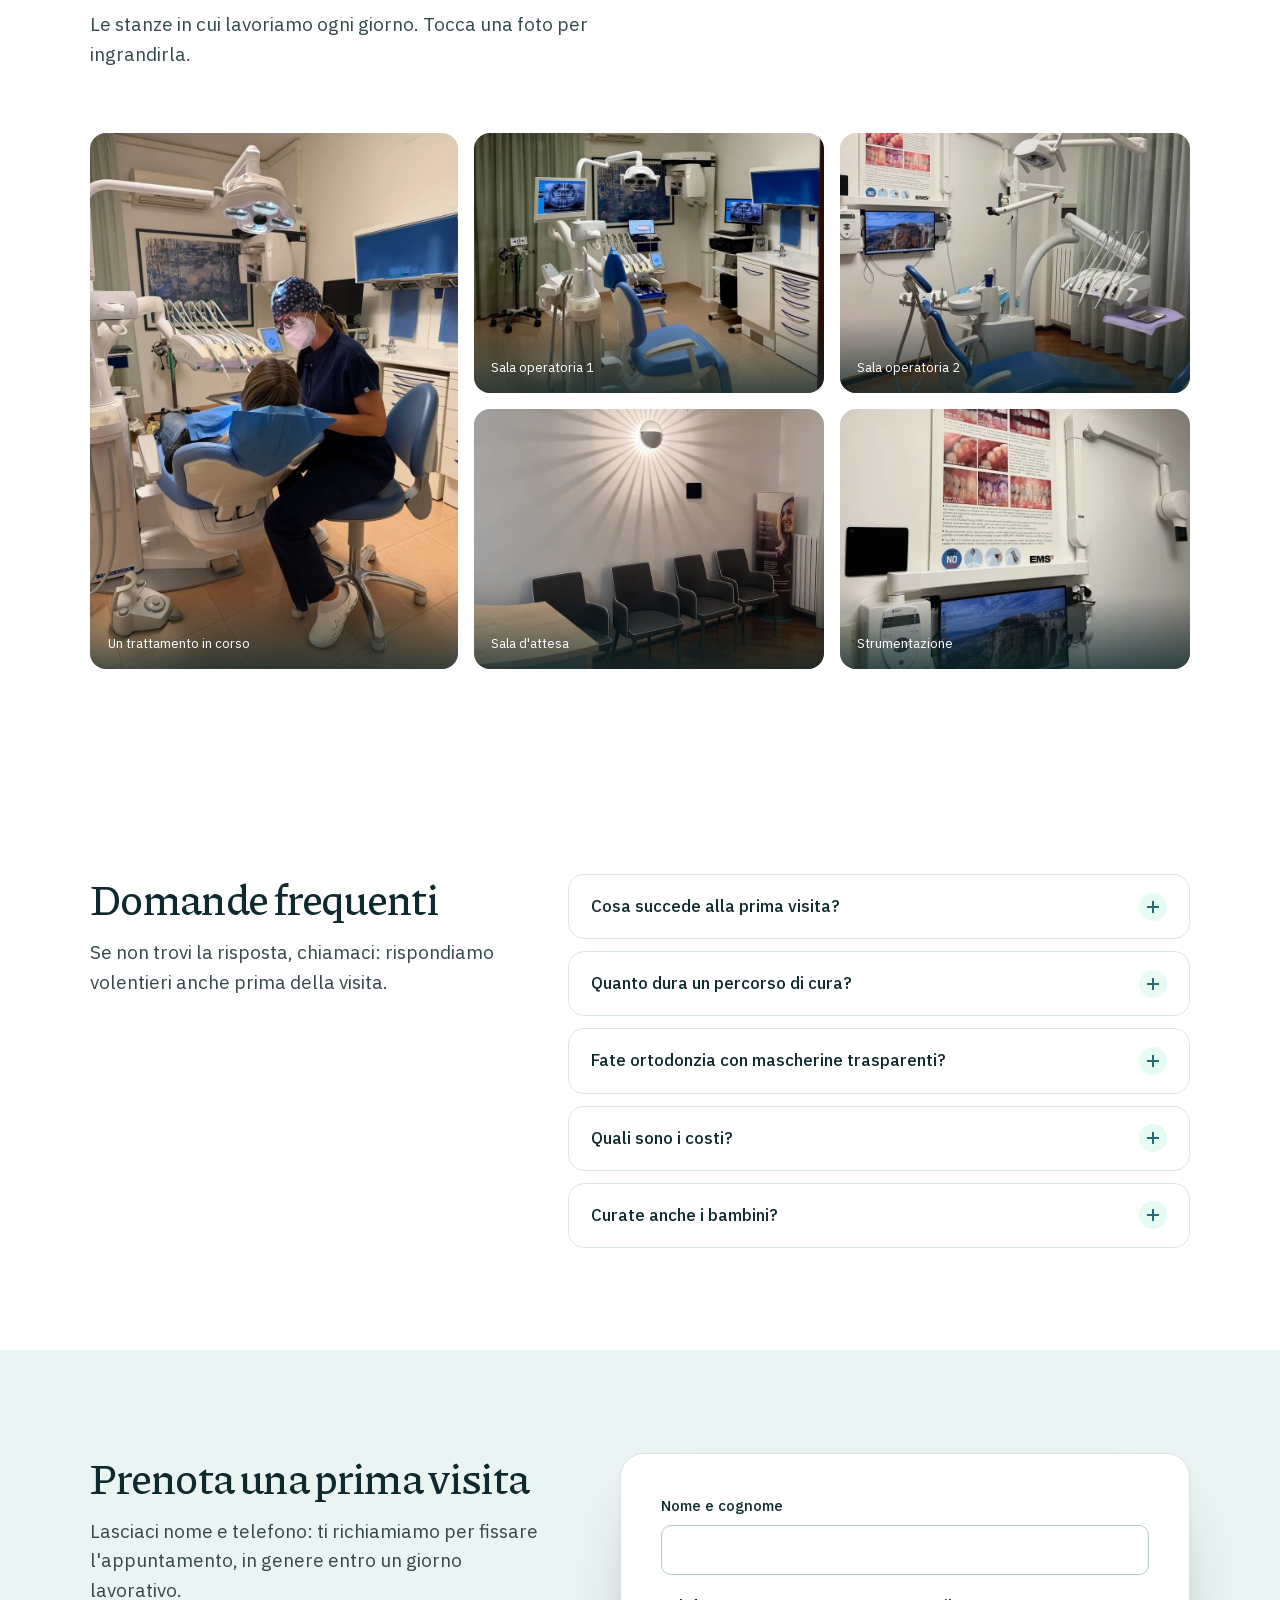
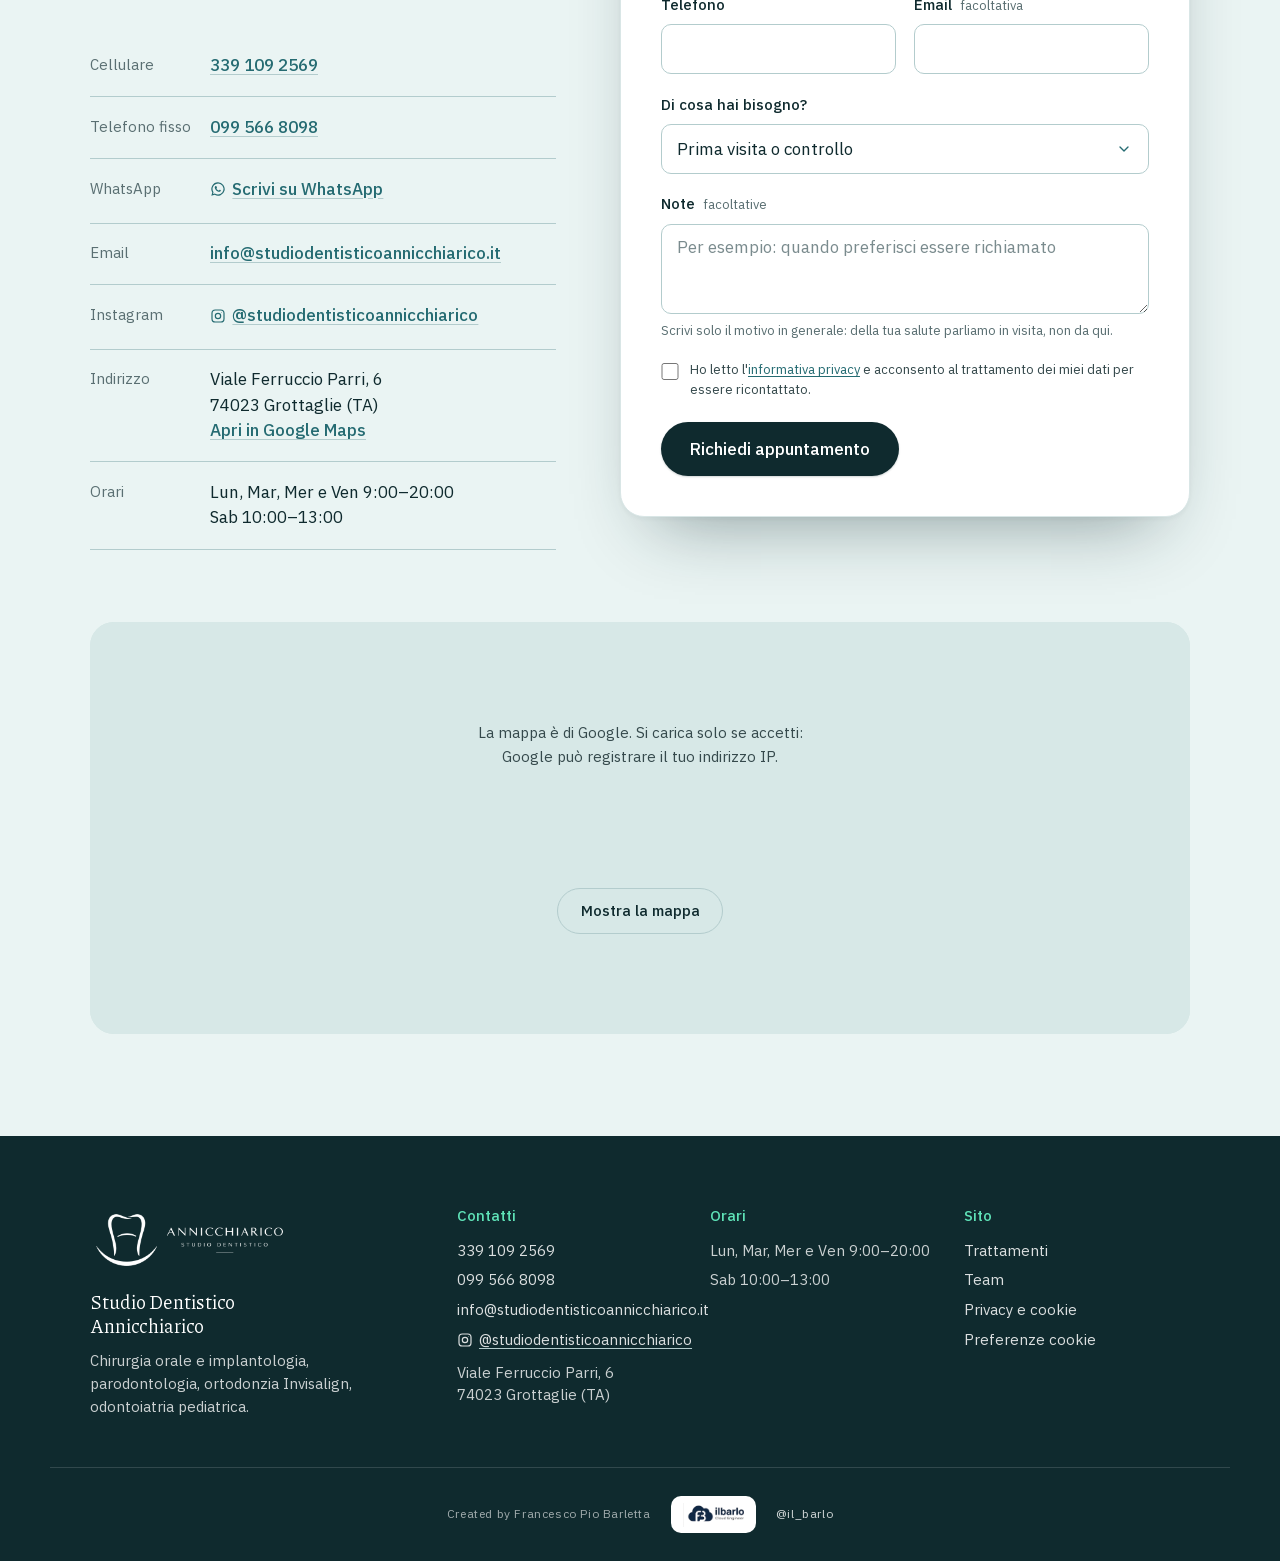
==== commit 41e5282a: "final version?" ====
--- a/index.html
+++ b/index.html
@@ -26,9 +26,9 @@
 <link rel="preload" href="fonts/piazzolla-latin.woff2" as="font" type="font/woff2" crossorigin>
 <link rel="preload" href="fonts/ibm-plex-sans-latin.woff2" as="font" type="font/woff2" crossorigin>
 <link rel="stylesheet" href="css/fonts.css?v=5">
-<link rel="stylesheet" href="css/style.css?v=45">
+<link rel="stylesheet" href="css/style.css?v=51">
 <script>document.documentElement.classList.add("js");</script>
-<script defer src="js/script.js?v=22"></script>
+<script defer src="js/script.js?v=24"></script>
 <script defer src="js/cookies.js?v=6"></script>
 <script type="application/ld+json">
 {
@@ -116,12 +116,14 @@
     {
       "@type": "Person",
       "name": "Dr. Ciro Annicchiarico",
-      "jobTitle": "Odontoiatra, chirurgia orale e implantologia"
+      "jobTitle": "Odontoiatra, chirurgia orale e implantologia",
+      "alumniOf": {"@type": "CollegeOrUniversity", "name": "Università degli Studi di Bari “Aldo Moro”"}
     },
     {
       "@type": "Person",
       "name": "Dr.ssa Alice Annicchiarico",
-      "jobTitle": "Odontoiatra, parodontologia e odontoiatria conservativa"
+      "jobTitle": "Odontoiatra, parodontologia e odontoiatria conservativa",
+      "alumniOf": {"@type": "CollegeOrUniversity", "name": "Università degli Studi di Bari “Aldo Moro”"}
     }
   ]
 }
@@ -452,8 +454,18 @@
             <li>Protesi fissa e rimovibile</li>
             <li>Parodontologia chirurgica</li>
             <li>Ortodonzia adulto e bambino</li>
-            <li>Ortodonzia fissa e intercettiva</li>
+            <li>Chirurgia orale e implantologia</li>
             <li>Gnatologia</li>
+          </ul>
+          <h4 class="team-sub">Formazione</h4>
+          <ul class="edu-list">
+            <li><strong>Laurea in Odontoiatria e Protesi Dentaria</strong><span>Università degli Studi di Bari “Aldo Moro”</span></li>
+            <li><strong>Professore di Protesi Dentaria</strong><span>Università di Foggia</span></li>
+            <li><strong>Professore tutor, Scuola di Specializzazione in Odontoiatria Pediatrica</strong><span>Università di Foggia</span></li>
+            <li><strong>Master in Ortognatodonzia Clinica</strong></li>
+            <li><strong>Master in Chirurgia Orale</strong></li>
+            <li><strong>Master in Implantologia Zigomatica</strong></li>
+            <li><strong>Autore e coautore di articoli scientifici</strong><span>Riviste nazionali e internazionali</span></li>
           </ul>
         </li>
         <li class="team-card">
@@ -469,6 +481,15 @@
             <li>Conservativa</li>
             <li>Endodonzia</li>
             <li>Biorivitalizzazione</li>
+          </ul>
+          <h4 class="team-sub">Formazione</h4>
+          <ul class="edu-list">
+            <li><strong>Laurea con lode in Odontoiatria e Protesi Dentaria</strong><span>Università degli Studi di Bari “Aldo Moro”</span></li>
+            <li><strong>Corso di conservativa con tecnica Essential Lines</strong><span>Relatore Dr. Giuseppe Chiodera</span></li>
+            <li><strong>Corso di endodonzia sulle tecniche di sagomatura in reciprocazione</strong></li>
+            <li><strong>Corso di endodonzia</strong></li>
+            <li><strong>Corso di biorivitalizzazione del viso con PRX-T33</strong></li>
+            <li><strong>Autrice e coautrice di articoli scientifici</strong><span>Riviste nazionali e internazionali</span></li>
           </ul>
         </li>
       </ul>
@@ -762,6 +783,7 @@
   </button>
 </div>
 
+
 <!-- lightbox della galleria -->
 <dialog class="lightbox" aria-label="Foto ingrandita">
   <button type="button" class="lightbox-close" aria-label="Chiudi">
--- a/css/style.css
+++ b/css/style.css
@@ -1035,7 +1035,15 @@
   gap: var(--space-3);
 }
 
+/* righe condivise tra le due schede (subgrid): nome, specializzazioni e formazione
+   partono alla stessa altezza anche se i contenuti hanno lunghezze diverse */
 .team-card {
+  display: grid;
+  grid-row: span 6;
+  grid-template-rows: subgrid;
+  row-gap: 0;
+  align-content: start;
+  justify-items: start;
   padding: clamp(1.5rem, 3vw, 2.25rem);
   background: var(--paper);
   border: 1px solid var(--line);
@@ -1081,6 +1089,35 @@
   background: var(--sea);
   border-radius: var(--r-pill);
 }
+
+/* formazione: elenco sotto le specializzazioni, parte alla stessa altezza nelle due schede */
+.team-card .chip-list { align-self: start; margin-bottom: 1.75rem; }
+.team-sub {
+  justify-self: stretch;
+  margin: 0 0 0.9rem;
+  padding-top: 1.25rem;
+  border-top: 1px solid var(--line);
+  font-family: var(--font-body);
+  font-size: var(--t-xs);
+  font-weight: 600;
+  letter-spacing: 0.12em;
+  text-transform: uppercase;
+  color: var(--teal-text);
+}
+.edu-list { justify-self: stretch; align-self: start; list-style: none; display: grid; gap: 0.75rem; }
+.edu-list li { position: relative; padding-left: 1.1rem; font-size: var(--t-sm); line-height: 1.45; }
+.edu-list li::before {
+  content: "";
+  position: absolute;
+  left: 0;
+  top: 0.55em;
+  width: 6px;
+  height: 6px;
+  border-radius: 50%;
+  background: var(--teal);
+}
+.edu-list strong { display: block; font-weight: 500; color: var(--ink); }
+.edu-list span { display: block; font-size: var(--t-xs); color: var(--ink-soft); }
 
 @media (max-width: 760px) { .team-grid { grid-template-columns: 1fr; } }
 
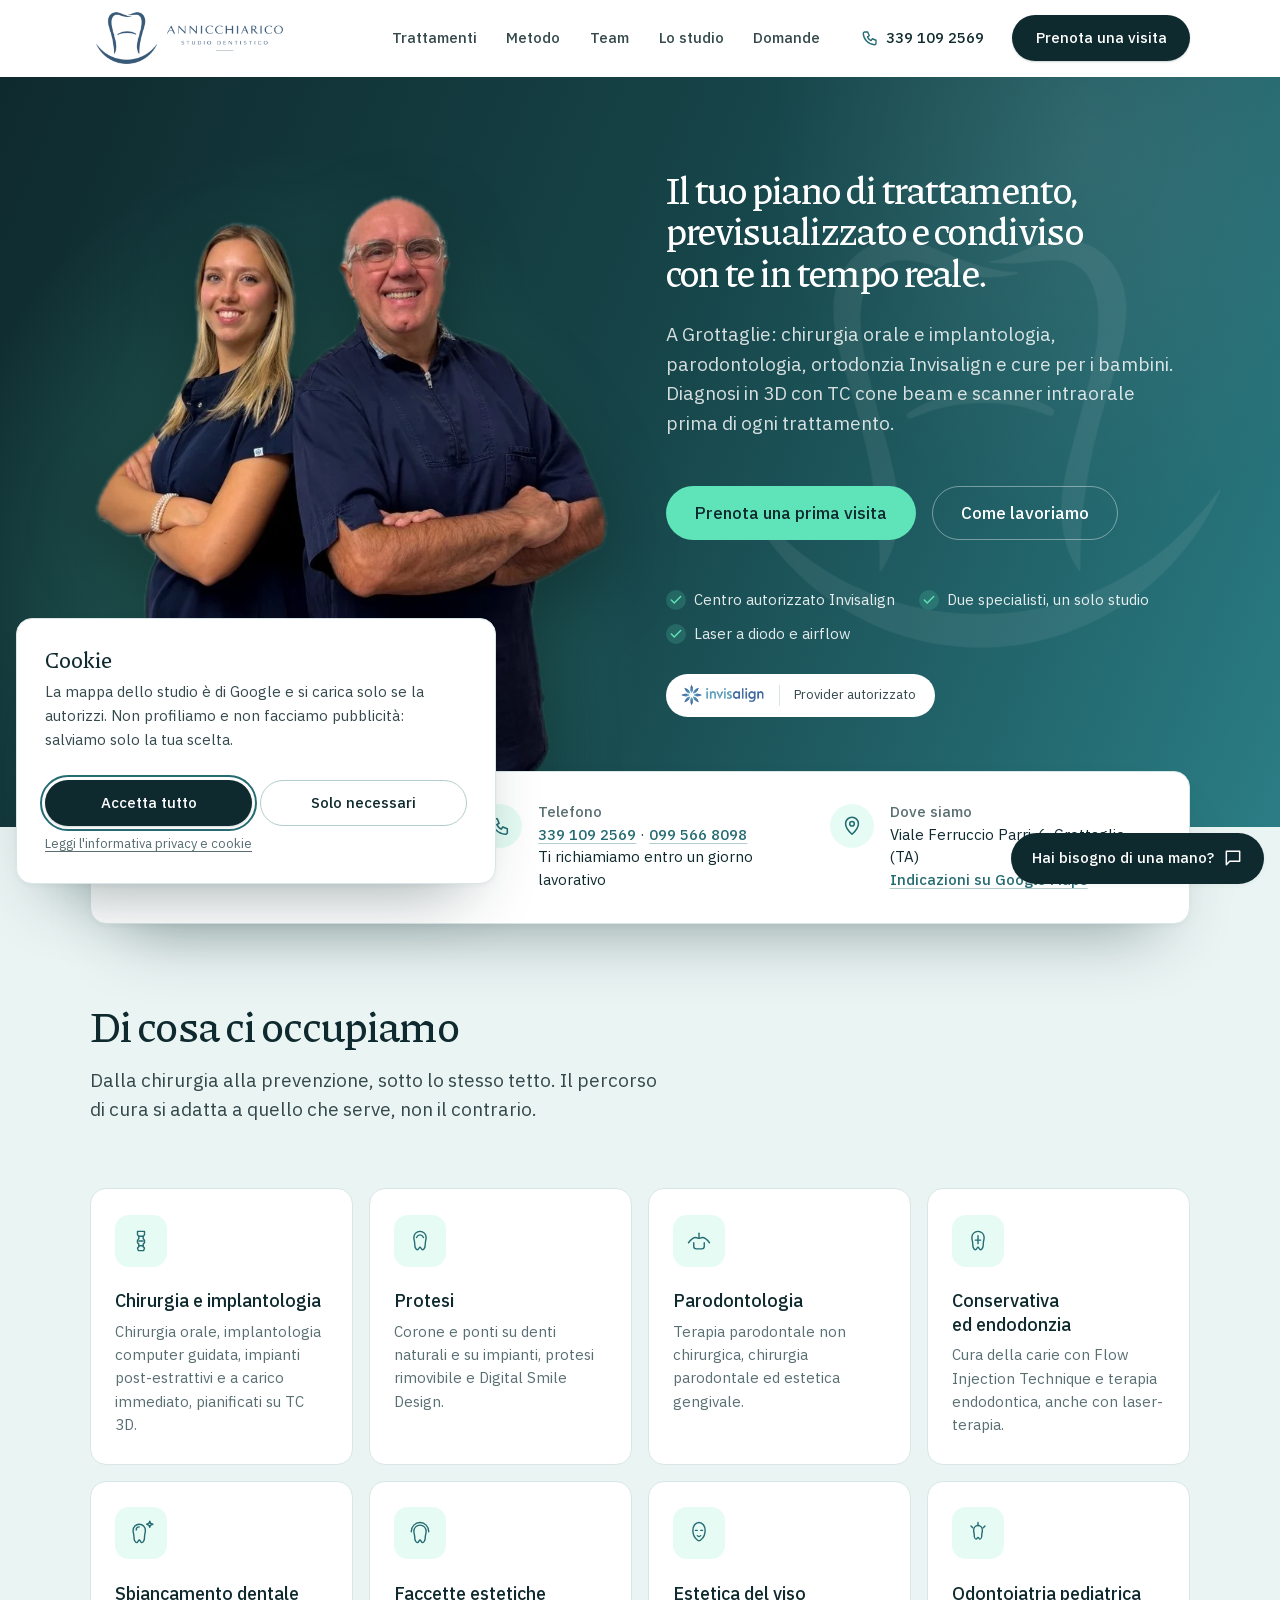
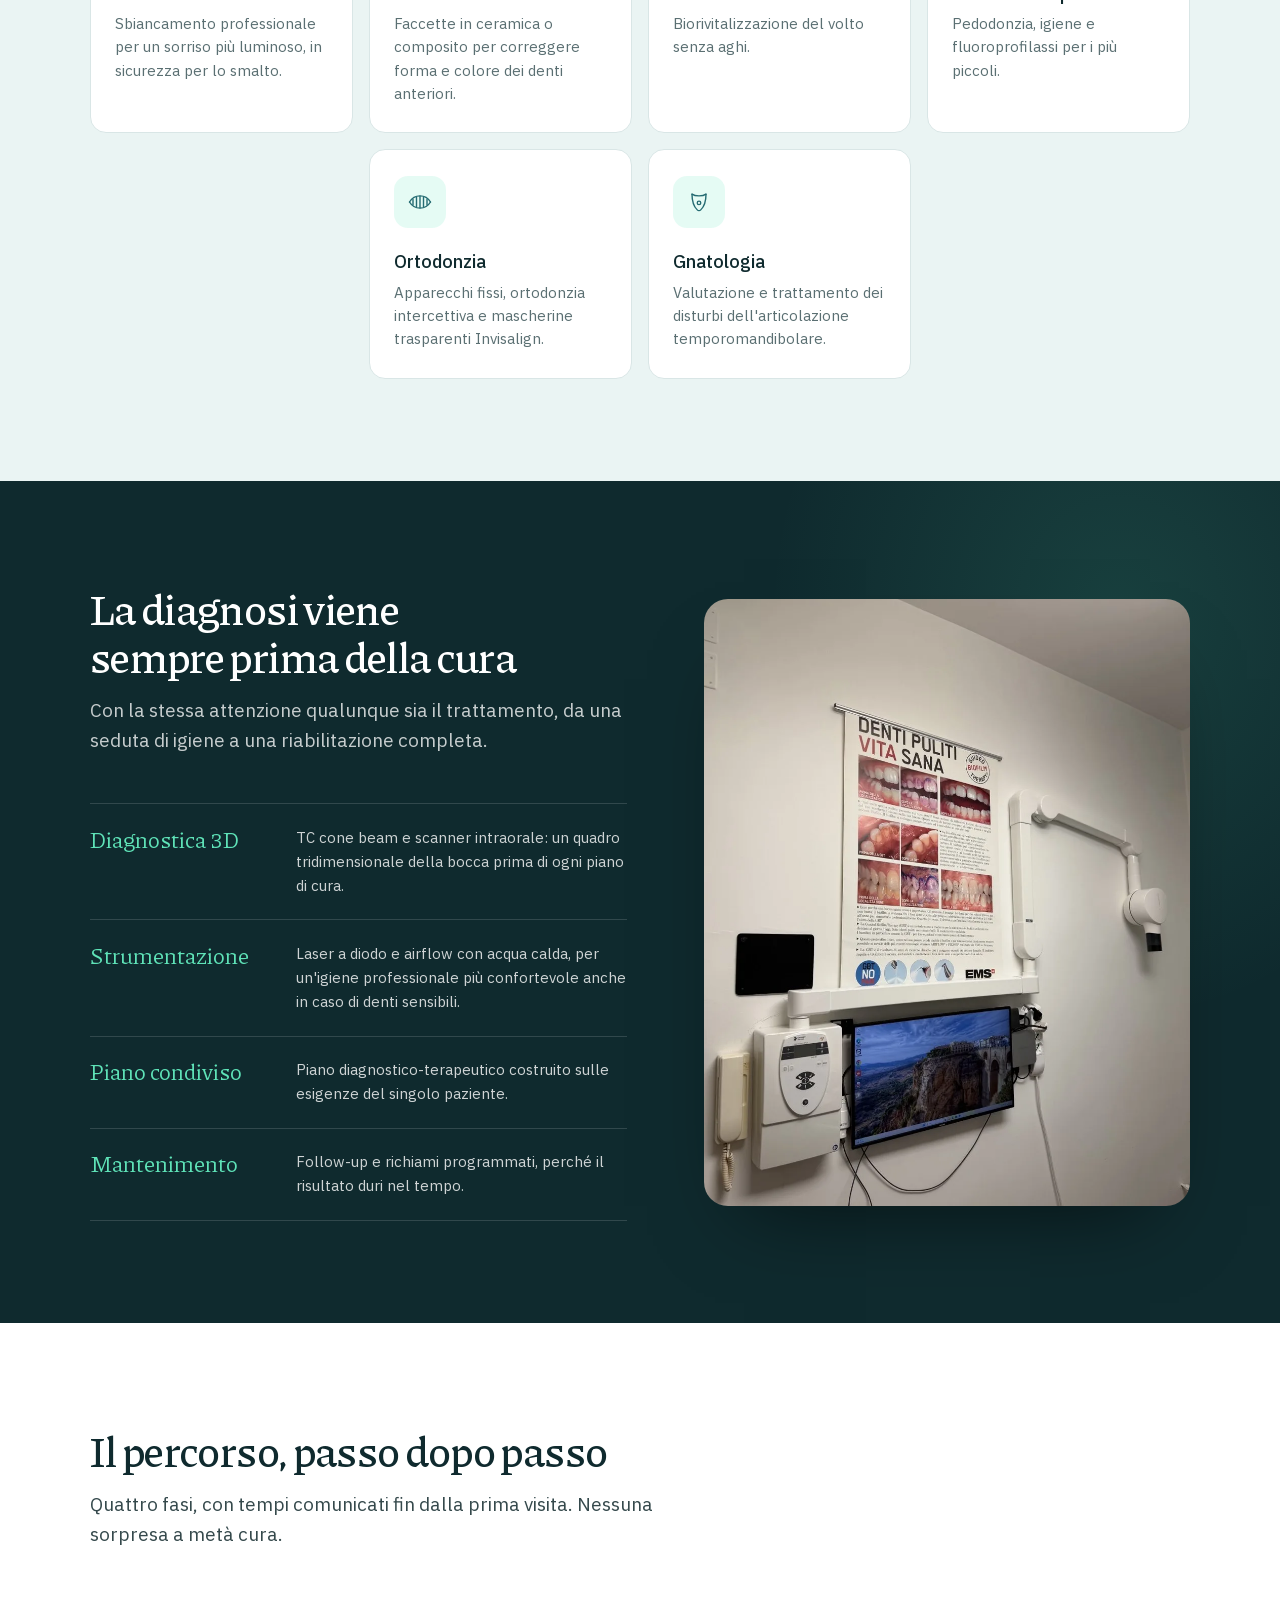
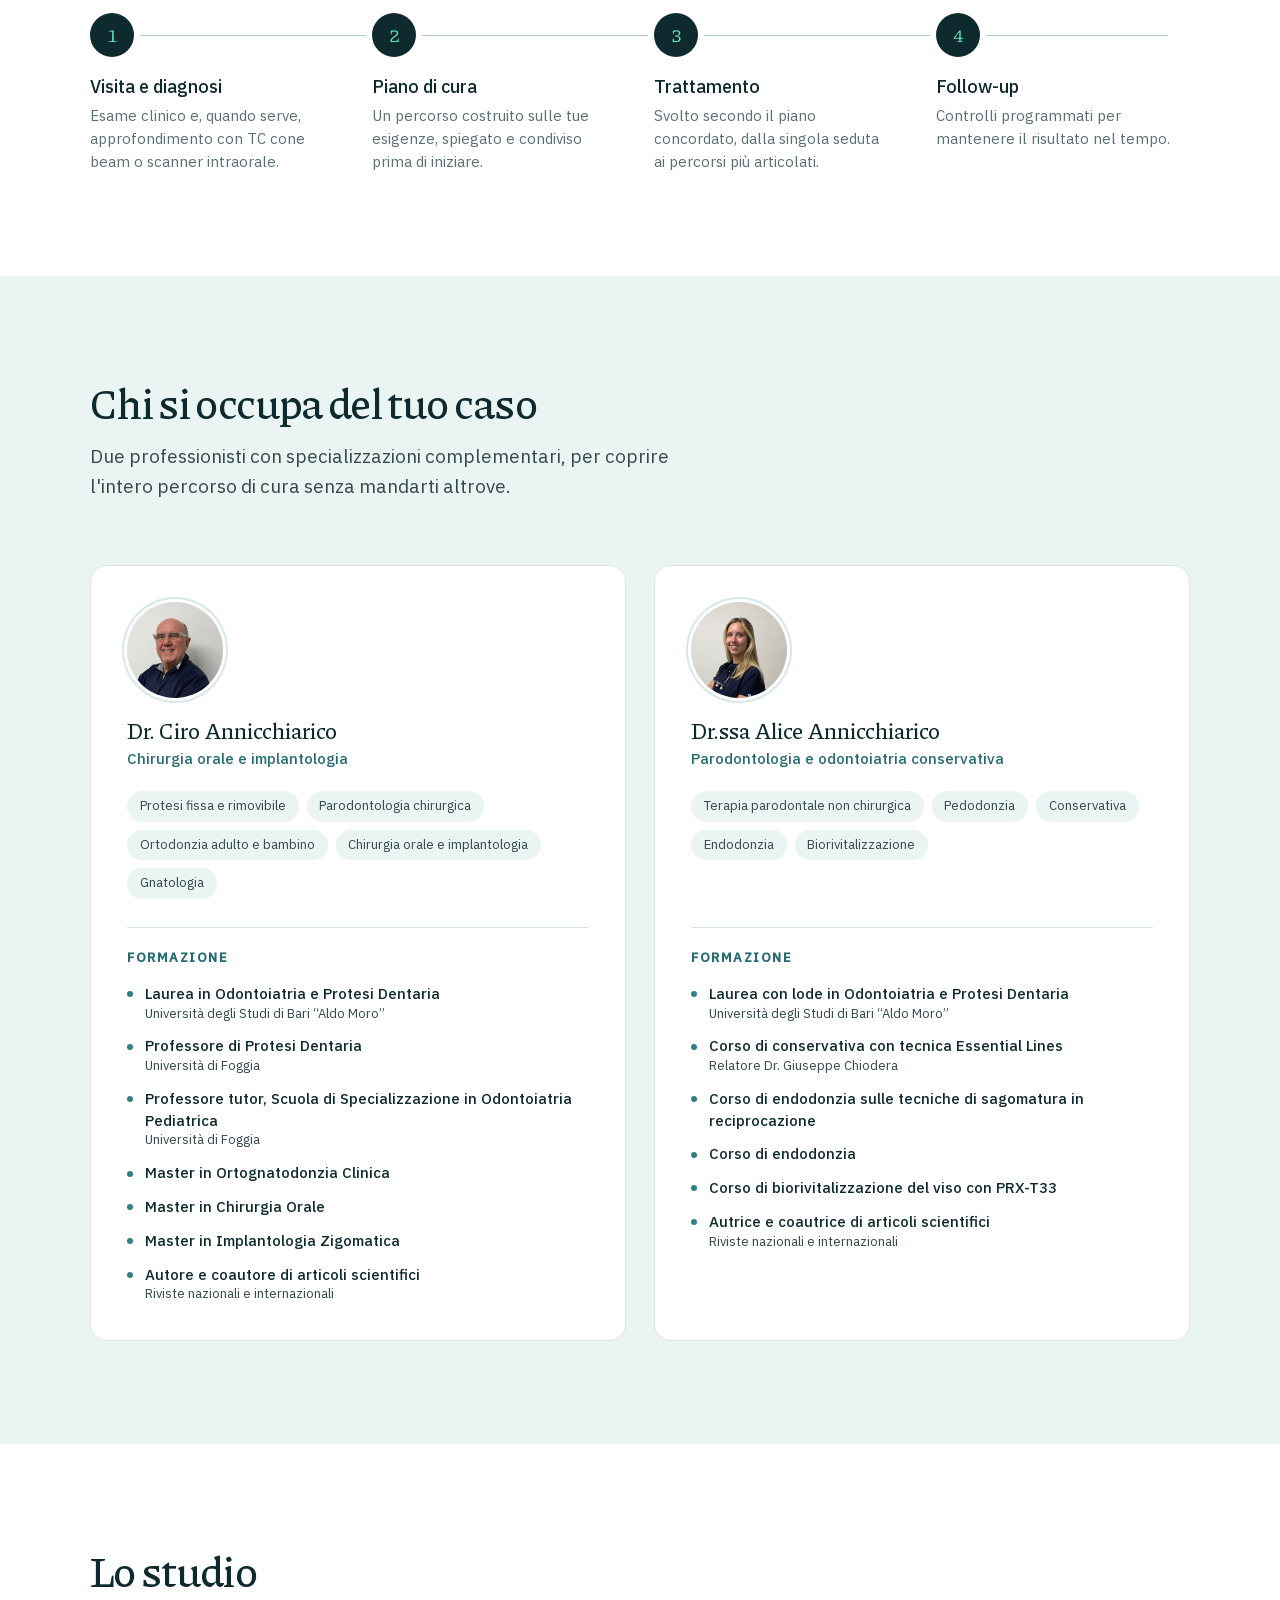
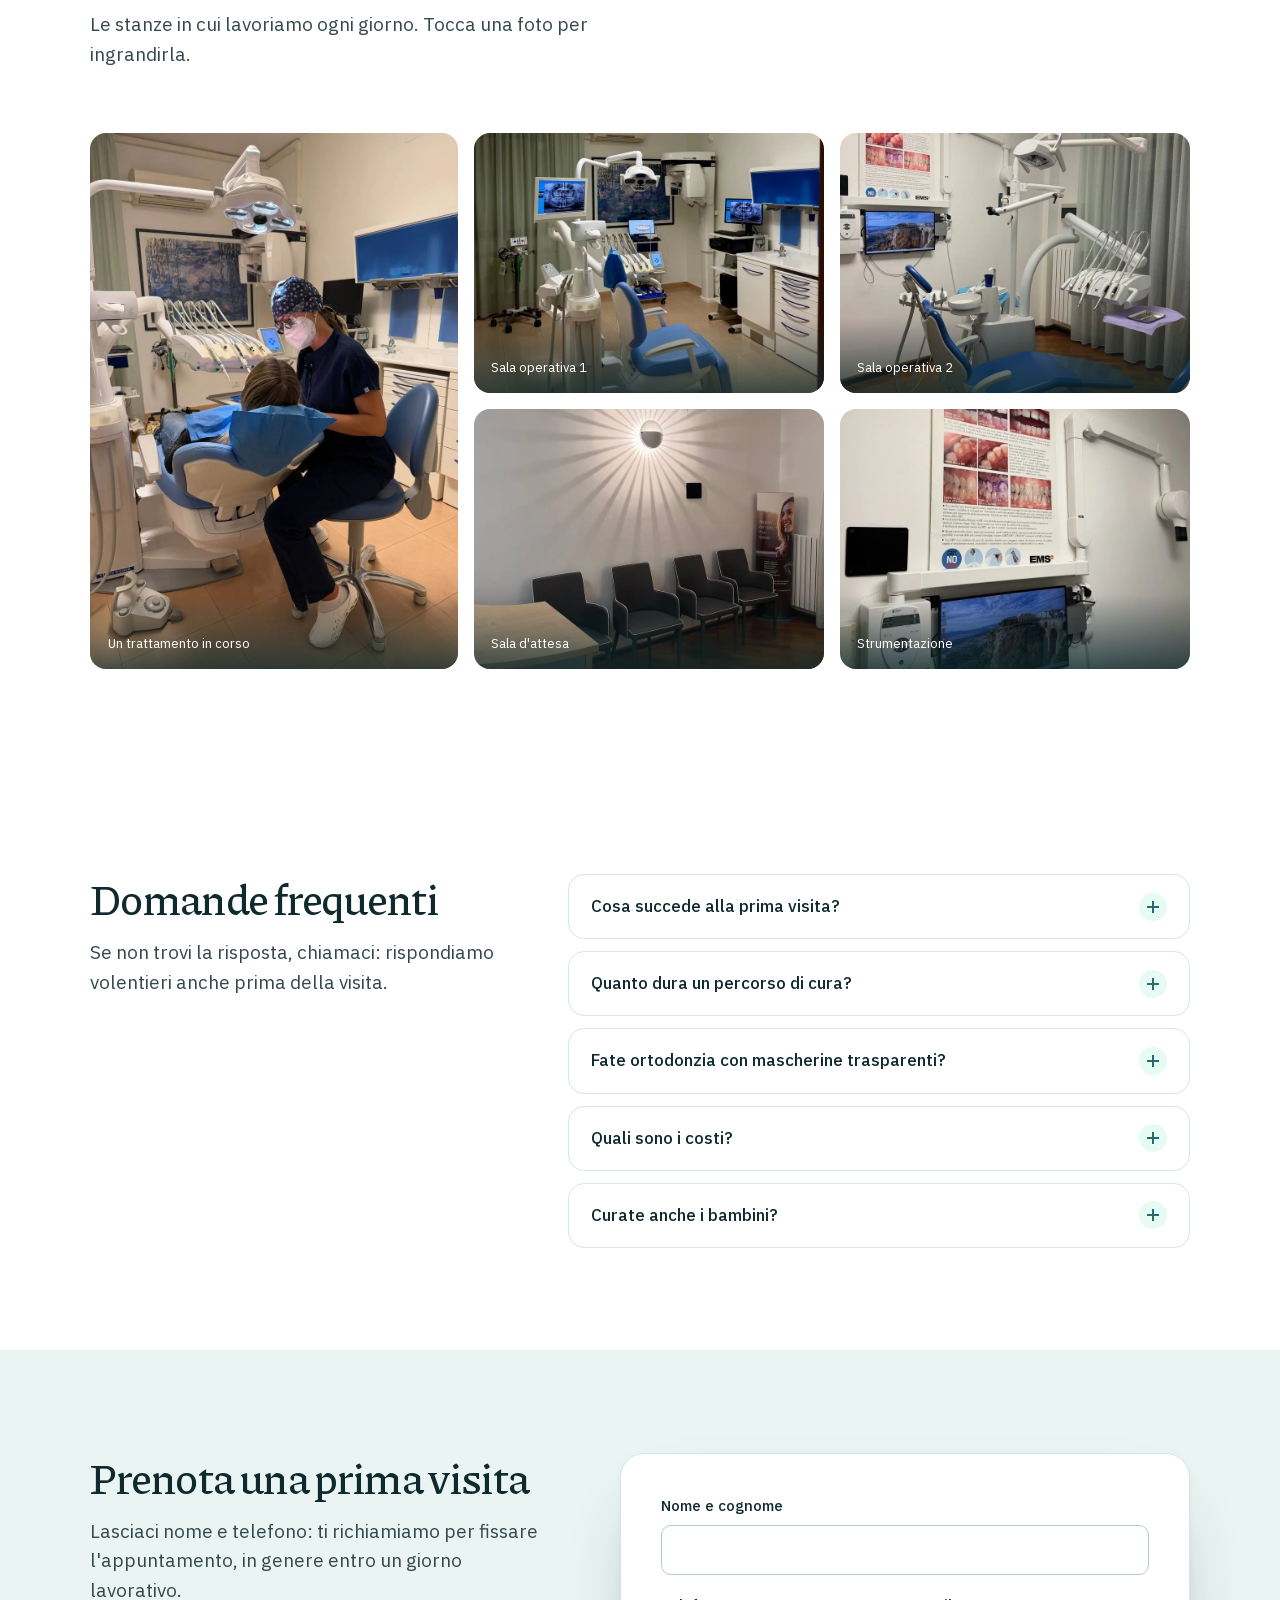
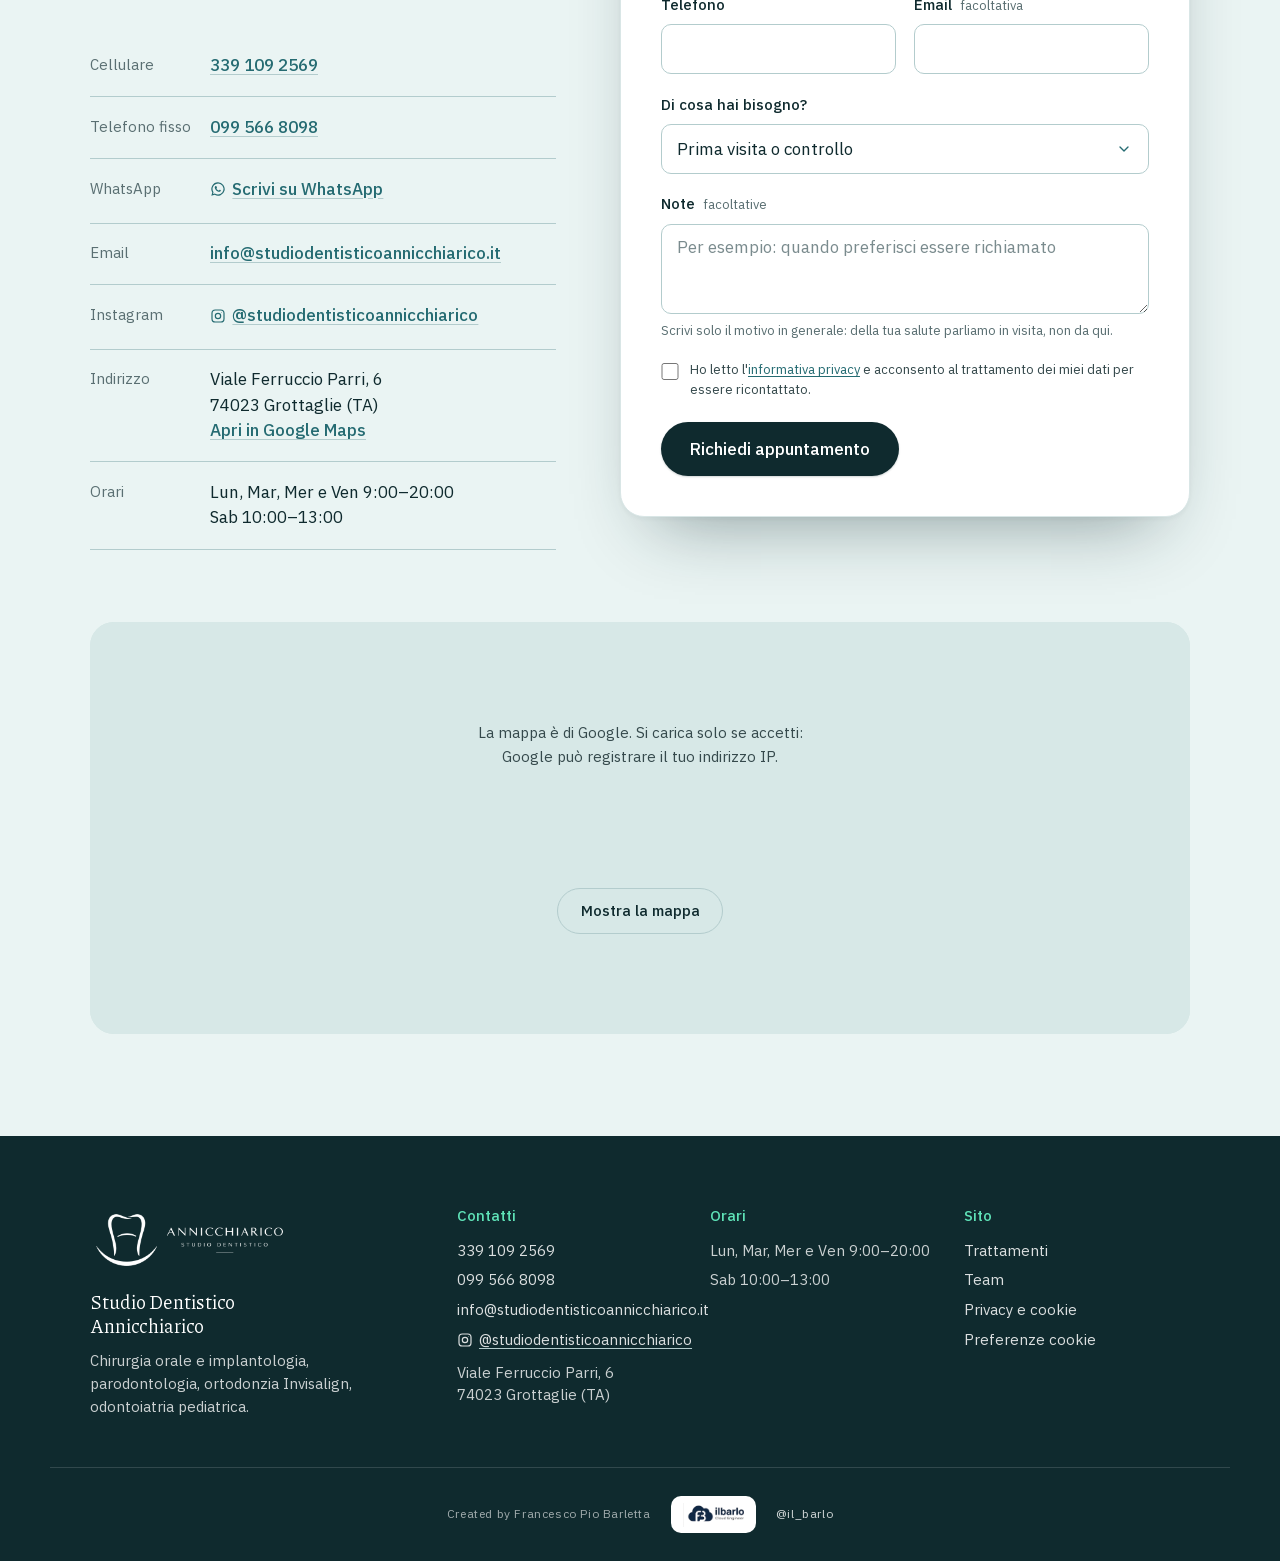
==== commit 1a1072b6: "final version, waiting for production" ====
--- a/index.html
+++ b/index.html
@@ -13,7 +13,7 @@
 <meta property="og:site_name" content="Studio Dentistico Annicchiarico">
 <meta property="og:url" content="https://studiodentisticoannicchiarico.it/">
 <meta property="og:title" content="Studio Dentistico Annicchiarico, Grottaglie">
-<meta property="og:description" content="Chirurgia orale e implantologia, parodontologia, ortodonzia Invisalign e odontoiatria pediatrica. Il tuo piano di trattamento, previsualizzato con l’IA e condiviso con te in tempo reale.">
+<meta property="og:description" content="Chirurgia orale e implantologia, parodontologia, ortodonzia Invisalign e odontoiatria pediatrica. Il tuo piano di trattamento, previsualizzato e condiviso con te in tempo reale.">
 <meta property="og:image" content="https://studiodentisticoannicchiarico.it/img/anteprima-link.jpg">
 <meta property="og:image:width" content="1200">
 <meta property="og:image:height" content="630">
@@ -26,7 +26,7 @@
 <link rel="preload" href="fonts/piazzolla-latin.woff2" as="font" type="font/woff2" crossorigin>
 <link rel="preload" href="fonts/ibm-plex-sans-latin.woff2" as="font" type="font/woff2" crossorigin>
 <link rel="stylesheet" href="css/fonts.css?v=5">
-<link rel="stylesheet" href="css/style.css?v=51">
+<link rel="stylesheet" href="css/style.css?v=52">
 <script>document.documentElement.classList.add("js");</script>
 <script defer src="js/script.js?v=24"></script>
 <script defer src="js/cookies.js?v=6"></script>
@@ -228,7 +228,7 @@
       </figure>
 
       <div class="hero-text">
-        <h1>Il tuo piano di trattamento, previsualizzato con&nbsp;l’IA e condiviso con&nbsp;te in tempo reale.</h1>
+        <h1>Il tuo piano di trattamento, previsualizzato e condiviso con&nbsp;te in tempo reale.</h1>
         <p class="hero-lede">A Grottaglie: chirurgia orale e implantologia, parodontologia, ortodonzia Invisalign e cure per i bambini. Diagnosi in 3D con TC cone beam e scanner intraorale prima di ogni trattamento.</p>
         <div class="hero-actions">
           <a class="btn btn-primary btn-lg" href="#contatti">Prenota una prima visita</a>
@@ -397,7 +397,7 @@
       <figure class="method-figure" data-reveal>
         <picture>
           <source type="image/webp" srcset="img/studio/tecnologia-vert.webp">
-          <img src="img/studio/originali/tecnologia.jpg" alt="Radiografico endorale e monitor in sala operatoria" width="960" height="1280" loading="lazy">
+          <img src="img/studio/originali/tecnologia.jpg" alt="Radiografico endorale e monitor in sala operativa" width="960" height="1280" loading="lazy">
         </picture>
       </figure>
     </div>
@@ -514,21 +514,21 @@
           </button>
         </li>
         <li>
-          <button type="button" class="gallery-open" data-full="img/studio/originali/sala1.jpg" data-caption="Sala operatoria 1">
+          <button type="button" class="gallery-open" data-full="img/studio/originali/sala1.jpg" data-caption="Sala operativa 1">
             <picture>
               <source type="image/webp" srcset="img/studio/sala-operatoria-1.webp">
-              <img src="img/studio/sala-operatoria-1.jpg" alt="Sala operatoria 1 dello studio" loading="lazy" width="960" height="640">
+              <img src="img/studio/sala-operatoria-1.jpg" alt="Sala operativa 1 dello studio" loading="lazy" width="960" height="640">
             </picture>
-            <span>Sala operatoria 1</span>
+            <span>Sala operativa 1</span>
           </button>
         </li>
         <li>
-          <button type="button" class="gallery-open" data-full="img/studio/originali/sala-operatoria.jpg" data-caption="Sala operatoria 2">
+          <button type="button" class="gallery-open" data-full="img/studio/originali/sala-operatoria.jpg" data-caption="Sala operativa 2">
             <picture>
               <source type="image/webp" srcset="img/studio/sala-operatoria.webp">
-              <img src="img/studio/sala-operatoria.jpg" alt="Sala operatoria 2 dello studio" loading="lazy" width="960" height="640">
+              <img src="img/studio/sala-operatoria.jpg" alt="Sala operativa 2 dello studio" loading="lazy" width="960" height="640">
             </picture>
-            <span>Sala operatoria 2</span>
+            <span>Sala operativa 2</span>
           </button>
         </li>
         <li>
--- a/css/style.css
+++ b/css/style.css
@@ -598,8 +598,24 @@
 }
 
 .hero-text {
+  position: relative;
+  isolation: isolate;
   align-self: center;
   padding-block: clamp(3rem, 6vw, 5rem) clamp(4rem, 8vw, 6rem);
+}
+/* filigrana: il dente del logo, grande e appena visibile dietro il testo */
+.hero-text::before {
+  content: "";
+  position: absolute;
+  z-index: -1;
+  top: 50%;
+  right: -6%;
+  width: min(34rem, 92%);
+  aspect-ratio: 404 / 343;
+  transform: translateY(-52%);
+  background: url("../img/logo/marchio-bianco.png") center / contain no-repeat;
+  opacity: 0.07;
+  pointer-events: none;
 }
 
 .hero-text h1 {
@@ -769,6 +785,7 @@
   .hero-inner { grid-template-columns: 1fr; gap: 0; }
   /* su telefono il testo apre, la figura chiude la fascia poggiando sul bordo */
   .hero-text { order: -1; padding-block: var(--space-4) var(--space-3); }
+  .hero-text::before { top: 0; right: 50%; width: min(26rem, 100%); transform: translate(50%, 6%); opacity: 0.08; }
   .hero-figure { height: min(100vw, 480px); min-height: 0; padding-top: 0; justify-content: center; }
   .hero-photo { filter: drop-shadow(0 16px 24px rgba(0, 0, 0, 0.35)); }
   .hero-actions .btn { flex: 1 1 auto; }
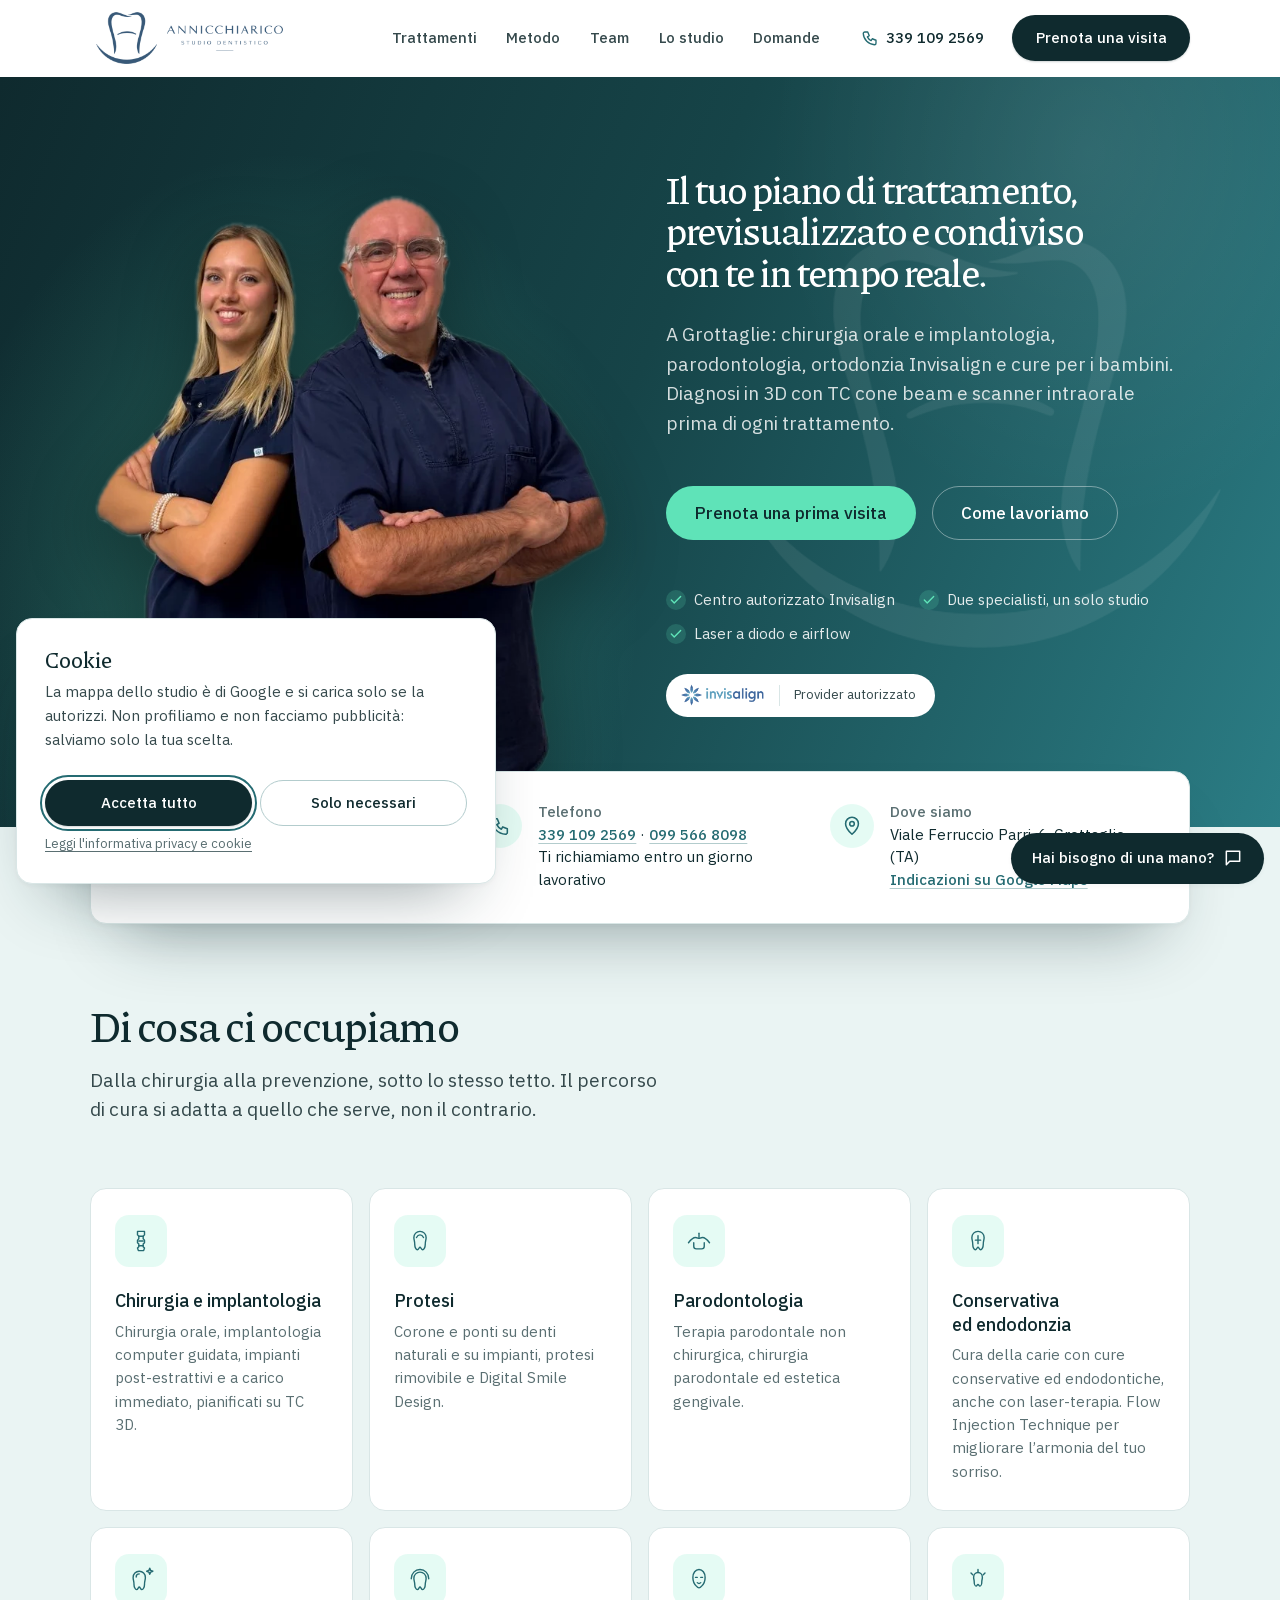
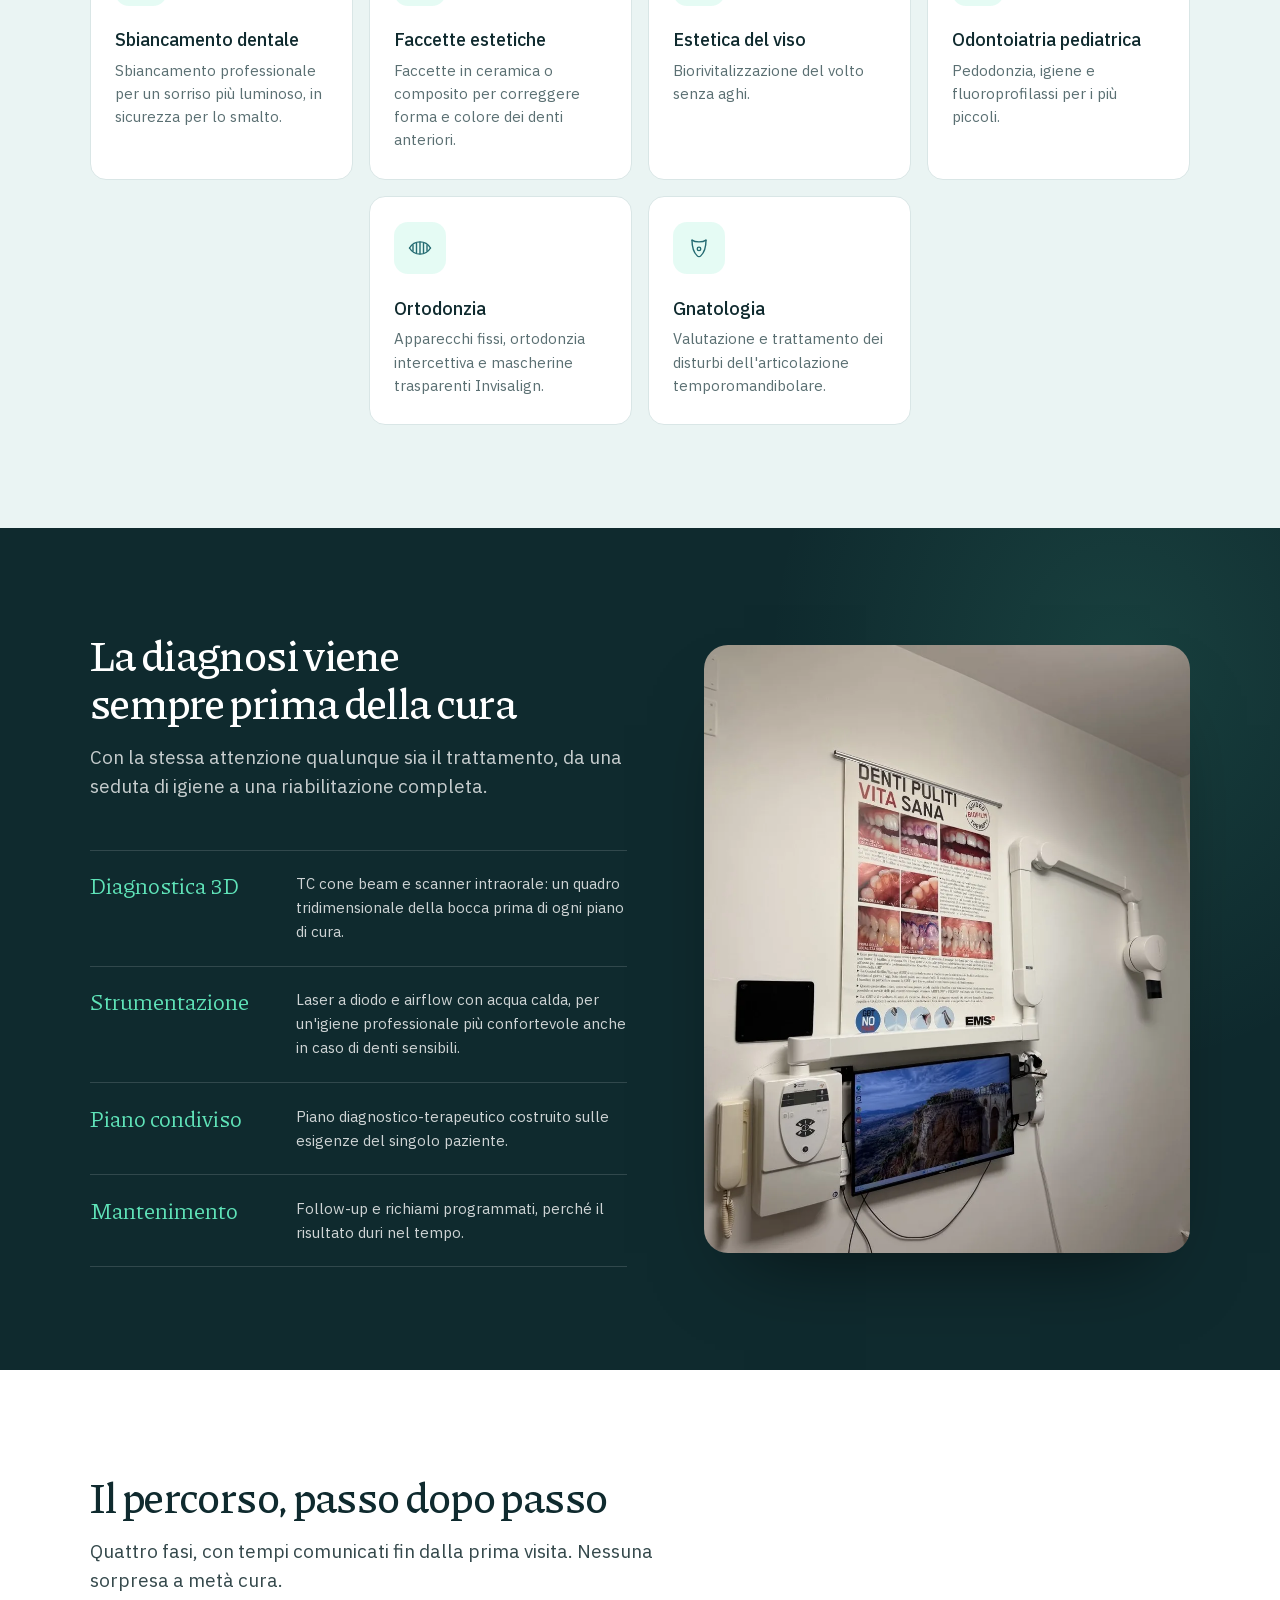
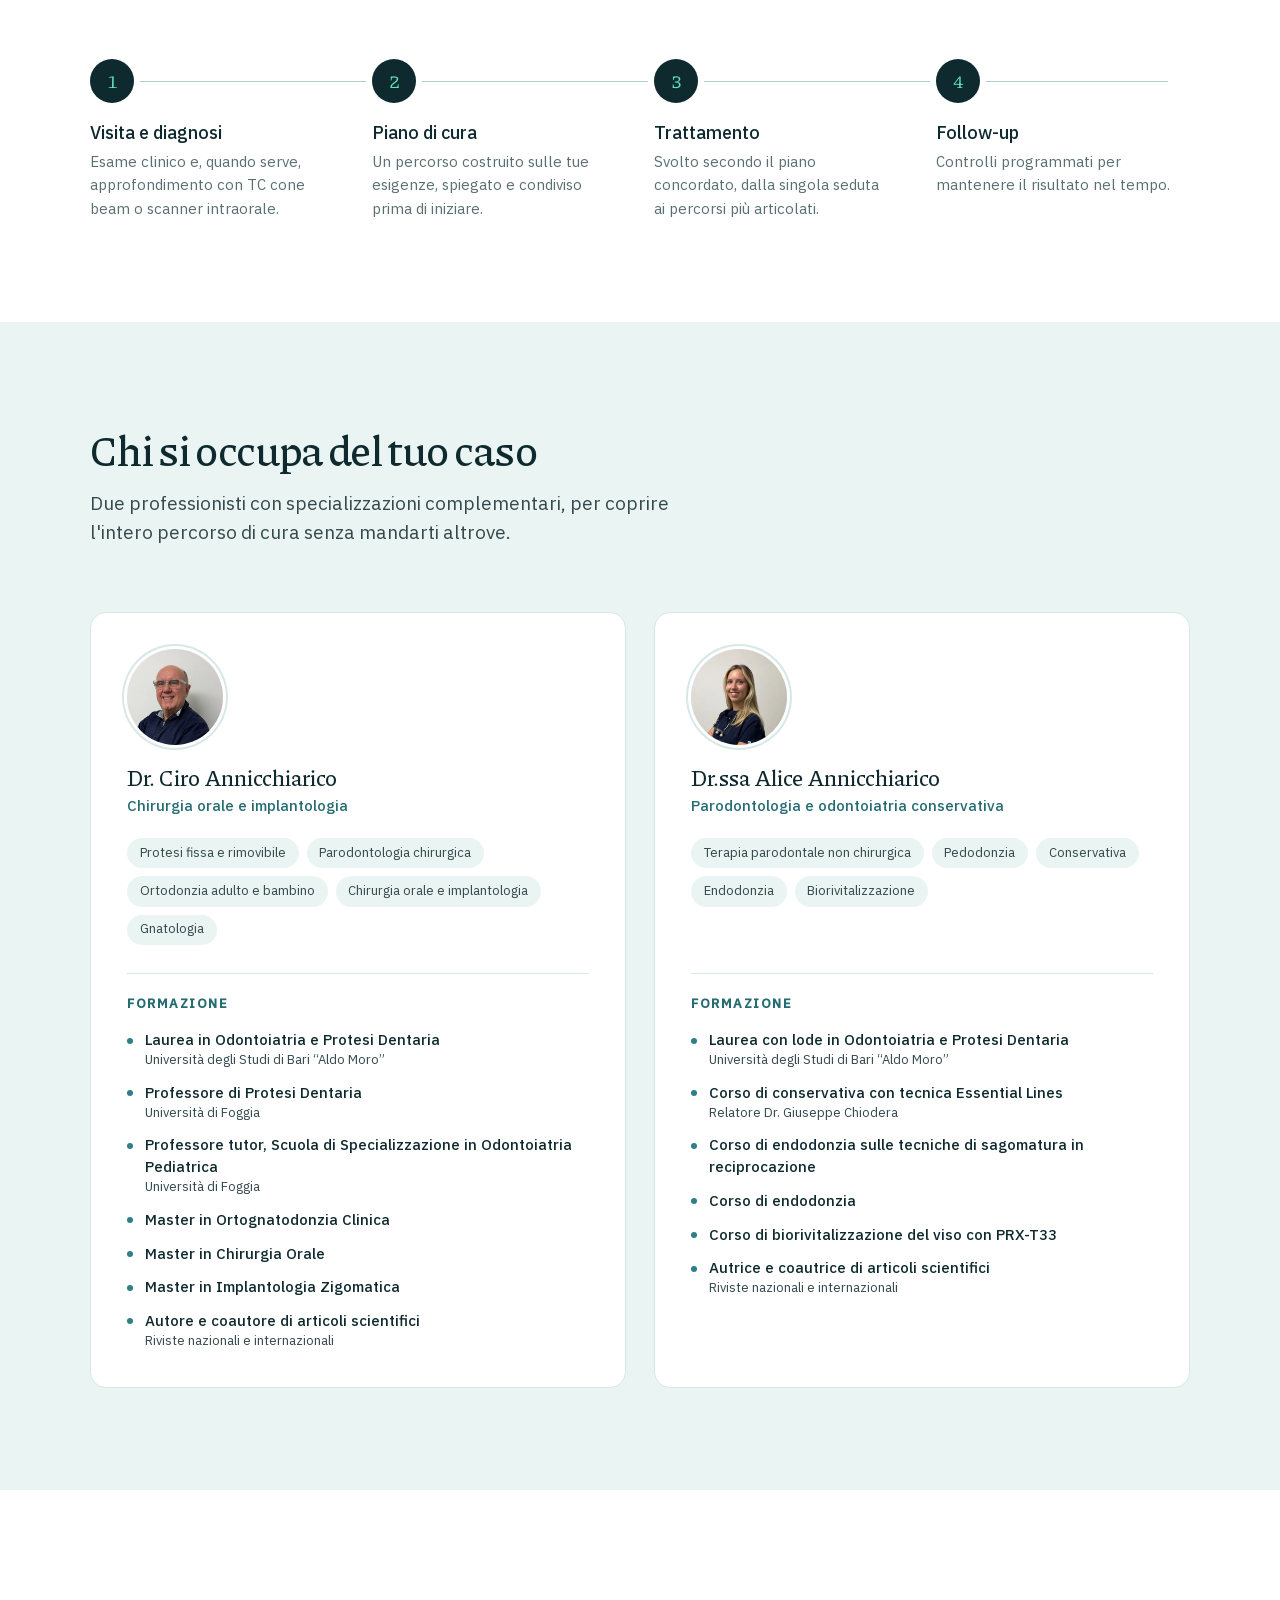
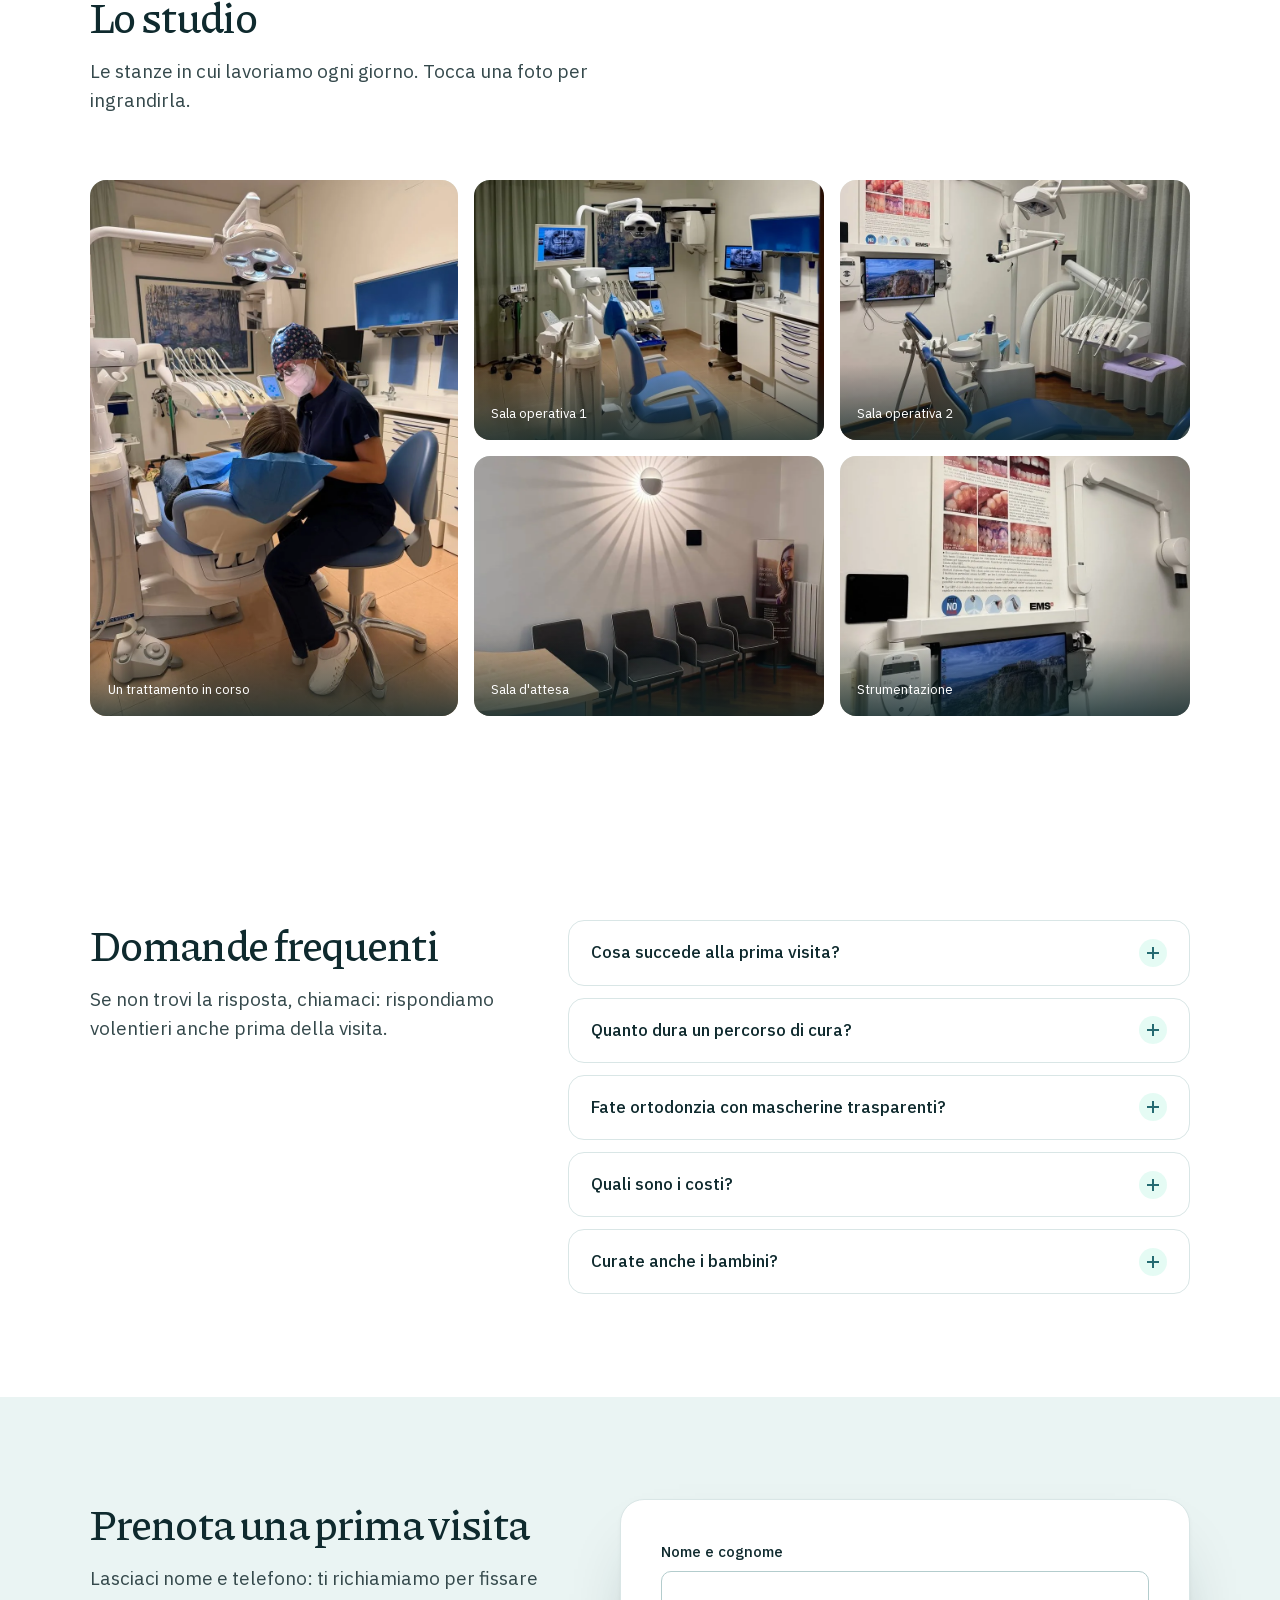
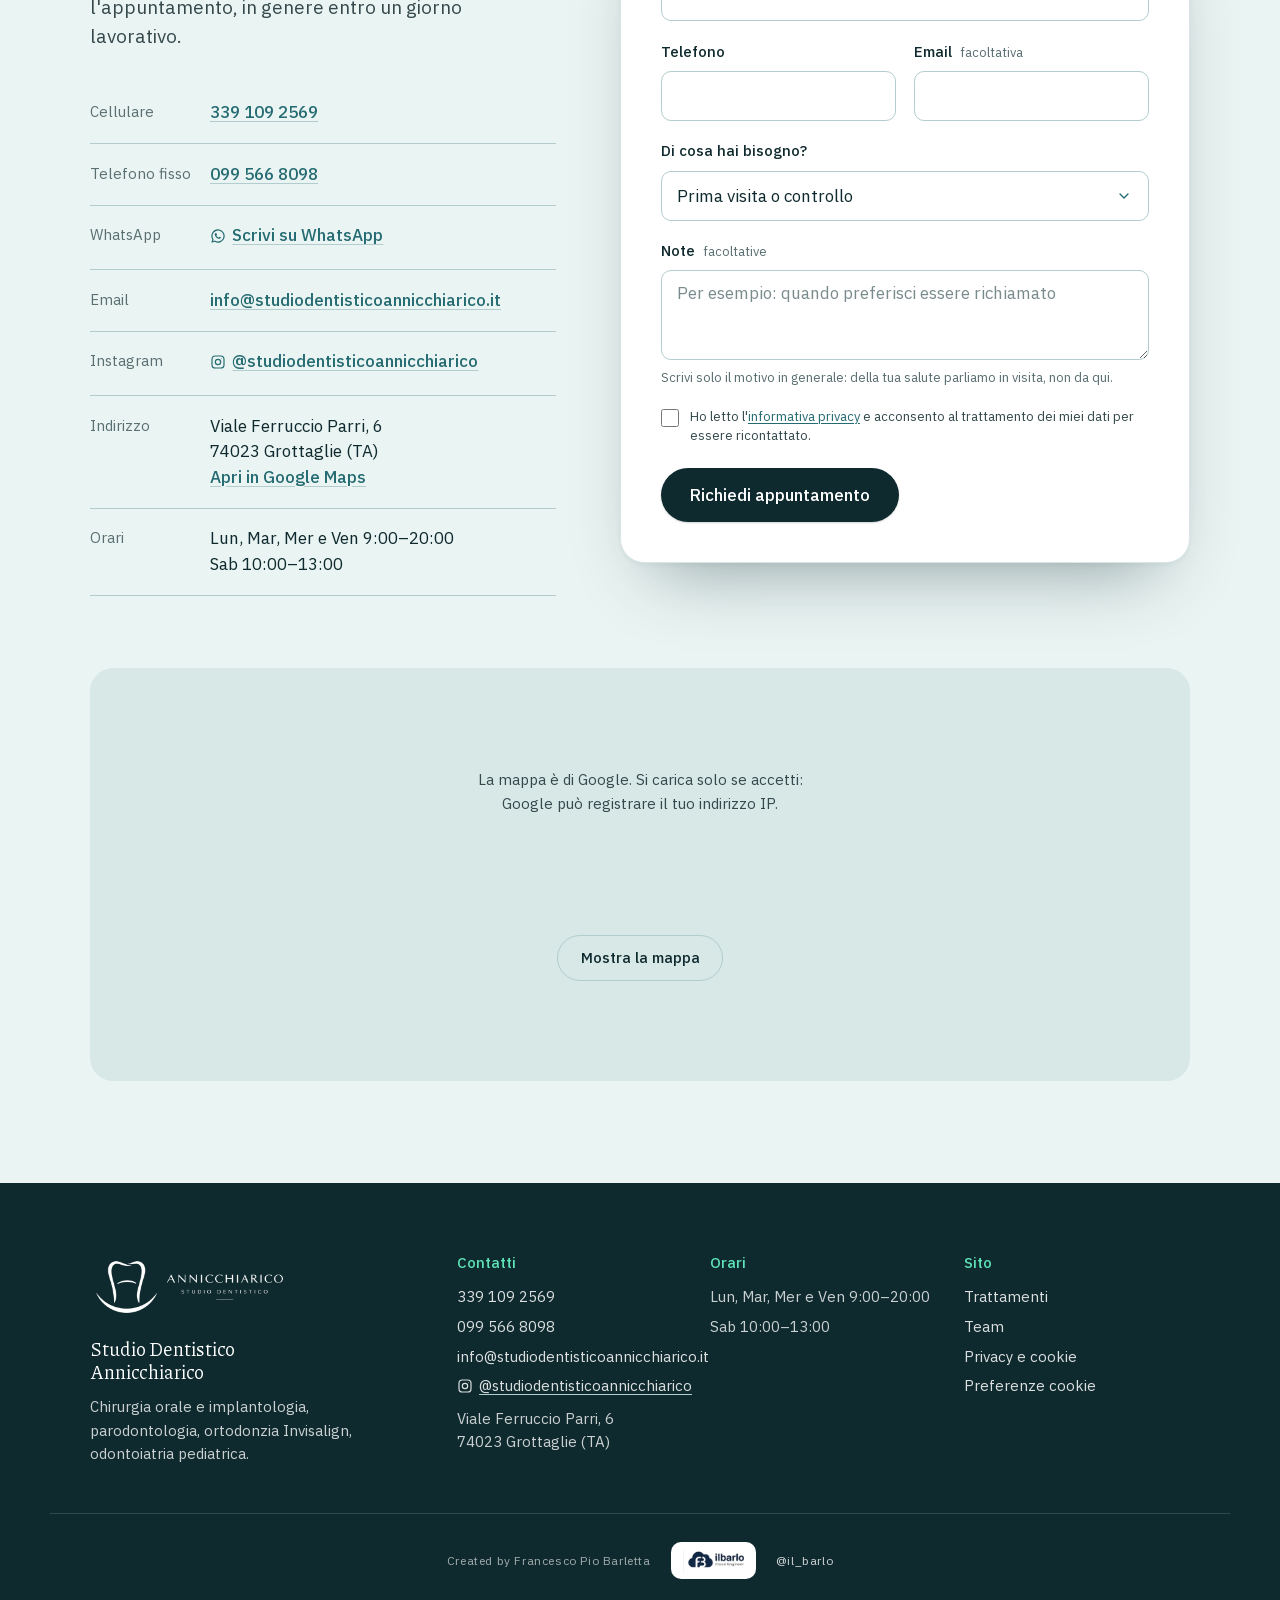
==== commit 966c6566: "fix for redirect" ====
--- a/index.html
+++ b/index.html
@@ -319,7 +319,7 @@
             <svg viewBox="0 0 32 32"><path d="M9 12c0-4 3-7 7-7s7 3 7 7c0 3-1 4-1 8 0 3-1.5 6-3 6s-2-3-3-3-1.5 3-3 3-3-3-3-6c0-4-1-5-1-8z"/><path d="M16 10v9"/><path d="M13 15h6"/></svg>
           </span>
           <h3>Conservativa ed endodonzia</h3>
-          <p>Cura della carie con Flow Injection Technique e terapia endodontica, anche con laser-terapia.</p>
+          <p>Cura della carie con cure conservative ed endodontiche, anche con laser-terapia. Flow Injection Technique per migliorare l’armonia del tuo sorriso.</p>
         </li>
         <li class="treatment-card">
           <span class="treatment-icon" aria-hidden="true">
